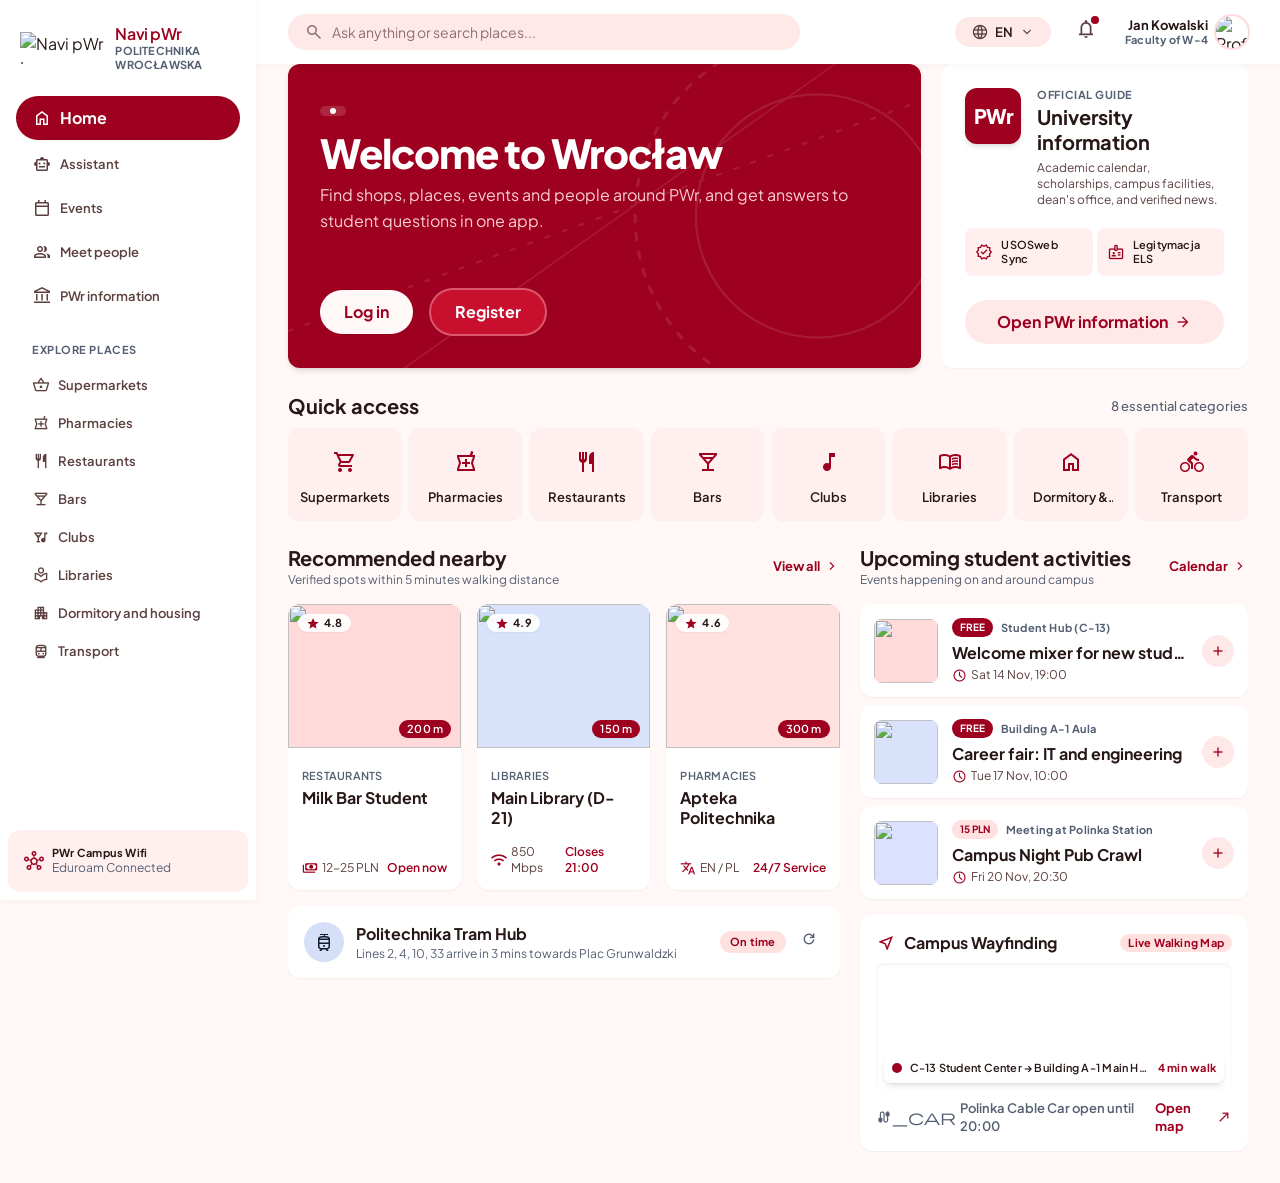
==== index.html @ 7569da3b "Add files via upload" ====
<!DOCTYPE html>

<html lang="en"><head><title>Navi pWr</title><meta charset="utf-8"/><meta content="width=device-width, initial-scale=1.0" name="viewport"/><meta content="web_dashboard" name="shell-type"/><link href="styles.css" rel="stylesheet"/>
</head><body class="bg-surface font-body-md text-on-surface antialiased"><aside class="fixed left-0 top-0 h-screen w-64 bg-surface-container-lowest shadow-[0_1px_8px_rgba(0,0,0,0.04)] z-50 flex flex-col justify-between overflow-y-auto"><div class="p-space-md"><div class="flex items-center gap-space-sm px-space-xs py-space-sm mb-space-md"><img alt="Navi pWr Logo" class="h-8 w-auto object-contain" src="https://lh3.googleusercontent.com/aida/[base64]"/><div class="flex flex-col"><span class="font-headline-sm text-headline-sm text-primary leading-tight tracking-tight">Navi pWr</span><span class="font-label-sm text-label-sm text-secondary uppercase">Politechnika Wrocławska</span></div></div><nav class="flex flex-col gap-1" data-active-classes="bg-primary text-on-primary font-bold shadow-sm"><a aria-current="page" class="flex items-center gap-space-sm px-space-md py-2.5 rounded-full transition-all bg-primary text-on-primary font-bold shadow-sm" data-path="home" href="index.html"><span class="material-symbols-outlined text-[20px]">home</span><span>Home</span></a><a class="flex items-center gap-space-sm px-space-md py-2.5 rounded-full font-label-md text-label-md text-on-surface-variant hover:bg-surface-container-high hover:text-on-surface transition-all" data-path="assistant" href="Assistance%20screen.html"><span class="material-symbols-outlined text-[20px]">smart_toy</span><span>Assistant</span></a><a class="flex items-center gap-space-sm px-space-md py-2.5 rounded-full font-label-md text-label-md text-on-surface-variant hover:bg-surface-container-high hover:text-on-surface transition-all" data-path="events" href="#"><span class="material-symbols-outlined text-[20px]">calendar_today</span><span>Events</span></a><a class="flex items-center gap-space-sm px-space-md py-2.5 rounded-full font-label-md text-label-md text-on-surface-variant hover:bg-surface-container-high hover:text-on-surface transition-all" data-path="meet-people" href="#"><span class="material-symbols-outlined text-[20px]">group</span><span>Meet people</span></a><a class="flex items-center gap-space-sm px-space-md py-2.5 rounded-full font-label-md text-label-md text-on-surface-variant hover:bg-surface-container-high hover:text-on-surface transition-all" data-path="pwr-information" href="#"><span class="material-symbols-outlined text-[20px]">account_balance</span><span>PWr information</span></a><div class="pt-space-md pb-space-xs px-space-md"><span class="font-label-sm text-label-sm text-secondary uppercase tracking-wider">Explore places</span></div><a class="flex items-center gap-space-sm px-space-md py-2 rounded-full font-label-md text-label-md text-on-surface-variant hover:bg-surface-container-high hover:text-on-surface transition-all" data-path="supermarkets" href="#"><span class="material-symbols-outlined text-[18px]">shopping_basket</span><span>Supermarkets</span></a><a class="flex items-center gap-space-sm px-space-md py-2 rounded-full font-label-md text-label-md text-on-surface-variant hover:bg-surface-container-high hover:text-on-surface transition-all" data-path="pharmacies" href="#"><span class="material-symbols-outlined text-[18px]">local_pharmacy</span><span>Pharmacies</span></a><a class="flex items-center gap-space-sm px-space-md py-2 rounded-full font-label-md text-label-md text-on-surface-variant hover:bg-surface-container-high hover:text-on-surface transition-all" data-path="restaurants" href="restaurnt%20screen.html"><span class="material-symbols-outlined text-[18px]">restaurant</span><span>Restaurants</span></a><a class="flex items-center gap-space-sm px-space-md py-2 rounded-full font-label-md text-label-md text-on-surface-variant hover:bg-surface-container-high hover:text-on-surface transition-all" data-path="bars" href="bar%20screen.html"><span class="material-symbols-outlined text-[18px]">local_bar</span><span>Bars</span></a><a class="flex items-center gap-space-sm px-space-md py-2 rounded-full font-label-md text-label-md text-on-surface-variant hover:bg-surface-container-high hover:text-on-surface transition-all" data-path="clubs" href="#"><span class="material-symbols-outlined text-[18px]">nightlife</span><span>Clubs</span></a><a class="flex items-center gap-space-sm px-space-md py-2 rounded-full font-label-md text-label-md text-on-surface-variant hover:bg-surface-container-high hover:text-on-surface transition-all" data-path="libraries" href="#"><span class="material-symbols-outlined text-[18px]">local_library</span><span>Libraries</span></a><a class="flex items-center gap-space-sm px-space-md py-2 rounded-full font-label-md text-label-md text-on-surface-variant hover:bg-surface-container-high hover:text-on-surface transition-all" data-path="dormitory-and-housing" href="#"><span class="material-symbols-outlined text-[18px]">apartment</span><span>Dormitory and housing</span></a><a class="flex items-center gap-space-sm px-space-md py-2 rounded-full font-label-md text-label-md text-on-surface-variant hover:bg-surface-container-high hover:text-on-surface transition-all" data-path="transport" href="Transport%20screen.html"><span class="material-symbols-outlined text-[18px]">directions_transit</span><span>Transport</span></a></nav></div><div class="p-space-md bg-surface-container-low mx-space-sm mb-space-sm rounded-xl"><div class="flex items-center gap-space-sm"><span class="material-symbols-outlined text-primary text-[20px]">hub</span><div><p class="font-label-sm text-label-sm text-on-surface font-bold">PWr Campus Wifi</p><p class="font-body-sm text-body-sm text-secondary">Eduroam Connected</p></div></div></div></aside><div class="pl-64"><header class="fixed top-0 left-64 right-0 h-16 bg-surface-container-lowest/90 backdrop-blur-xl shadow-[0_1px_8px_rgba(0,0,0,0.04)] z-40 flex items-center justify-between px-space-xl"><div class="flex items-center flex-1 max-w-lg mr-space-lg"><div class="relative w-full"><span class="material-symbols-outlined absolute left-space-md top-1/2 -translate-y-1/2 text-outline text-[20px]">search</span><input class="w-full pl-11 pr-space-md py-2 bg-surface-container rounded-full font-body-md text-body-md text-on-surface placeholder-outline focus:outline-none focus:ring-2 focus:ring-primary/20 transition-all" placeholder="Ask anything or search places..." type="text"/></div></div><div class="flex items-center gap-space-md"><div class="flex items-center gap-1.5 px-space-md py-1.5 rounded-full bg-surface-container hover:bg-surface-container-high transition-colors cursor-pointer text-on-surface-variant"><span class="material-symbols-outlined text-[18px]">language</span><span class="font-label-md text-label-md font-semibold text-on-surface">EN</span><span class="material-symbols-outlined text-[16px]">expand_more</span></div><button class="relative p-2 rounded-full hover:bg-surface-container transition-colors text-on-surface-variant"><span class="material-symbols-outlined text-[22px]">notifications</span><span class="absolute top-1.5 right-1.5 w-2 h-2 bg-primary rounded-full ring-2 ring-surface-container-lowest"></span></button><div class="flex items-center gap-space-sm pl-space-xs"><div class="text-right hidden sm:block"><p class="font-label-md text-label-md font-bold text-on-surface leading-tight">Jan Kowalski</p><p class="font-label-sm text-label-sm text-secondary">Faculty of W-4</p></div><img alt="Profile" class="w-8 h-8 rounded-full object-cover ring-2 ring-primary-fixed" src="https://lh3.googleusercontent.com/aida-public/[base64]"/></div></div></header><main class="w-full pt-16 bg-surface min-h-screen px-space-xl py-space-xl"><div class="flex flex-col w-full gap-space-lg">
<!-- Top Hero & University Info Section -->
<section class="grid grid-cols-1 lg:grid-cols-12 gap-gutter items-stretch">
<!-- Crimson Hero Banner -->
<div class="lg:col-span-8 bg-primary rounded-xl p-space-xl text-on-primary shadow-md relative overflow-hidden flex flex-col justify-between min-h-[220px]">

    <!-- Background subtle architectural grid watermark -->
<div class="absolute inset-0 opacity-10 pointer-events-none">
<svg class="w-full h-full" fill="none" viewbox="0 0 400 200" xmlns="http://www.w3.org/2000/svg">
<circle cx="340" cy="100" r="120" stroke="#FFFFFF" stroke-dasharray="6 6" stroke-width="2"></circle>
<circle cx="340" cy="100" r="80" stroke="#FFFFFF" stroke-width="1.5"></circle>
<path d="M-20 180L420 20" stroke="#FFFFFF" stroke-dasharray="4 8" stroke-width="1.5"></path>
<path d="M40 220L380 -20" stroke="#FFFFFF" stroke-width="1"></path>
</svg>
</div>
<div class="relative z-10 max-w-xl">
<div class="inline-flex items-center gap-1.5 px-2.5 py-0.5 rounded-full bg-white/15 text-white text-[11px] font-bold tracking-wider uppercase mb-3">
<span class="w-1.5 h-1.5 rounded-full bg-surface-bright animate-ping"></span>
        </div>
<h1 class="font-display-hero text-display-hero text-on-primary leading-tight font-extrabold tracking-tight">
          Welcome to Wrocław
        </h1>
<p class="font-body-lg text-body-lg text-on-primary-container mt-space-xs font-normal opacity-95 leading-relaxed">
          Find shops, places, events and people around PWr, and get answers to student questions in one app.
        </p>
</div>
<div class="relative z-10 flex flex-wrap items-center gap-space-md mt-space-lg">
<button class="bg-surface text-primary font-headline-sm text-headline-sm px-space-lg py-2.5 rounded-full font-bold shadow-sm hover:bg-surface-container-lowest hover:shadow-md transition-all active:scale-95">
          Log in
        </button>
<button class="bg-primary-container text-on-primary font-headline-sm text-headline-sm px-space-lg py-2.5 rounded-full font-bold shadow-sm hover:bg-primary-fixed-variant transition-all active:scale-95 border-2 border-white/30">
          Register
        </button>
</div>
</div>
<!-- University Information Card -->
<div class="lg:col-span-4 bg-surface-container-lowest rounded-xl p-space-lg shadow-sm flex flex-col justify-between">
<div>
<div class="flex items-start gap-space-md">
<div class="w-14 h-14 rounded-xl bg-primary text-on-primary font-black text-xl flex items-center justify-center shadow-md flex-shrink-0 tracking-tight">
            PWr
          </div>
<div>
<span class="font-label-sm text-label-sm text-secondary uppercase font-bold tracking-wider block">Official Guide</span>
<h2 class="font-headline-md text-headline-md text-on-surface leading-tight mt-0.5">
              University information
            </h2>
<p class="font-body-sm text-body-sm text-on-surface-variant mt-1.5">
              Academic calendar, scholarships, campus facilities, dean's office, and verified news.
            </p>
</div>
</div>
<div class="mt-space-md grid grid-cols-2 gap-space-xs pt-space-xs">
<div class="p-2.5 rounded-lg bg-surface-container-low flex items-center gap-2">
<span class="material-symbols-outlined text-primary text-[18px]">verified</span>
<span class="font-label-sm text-label-sm text-on-surface font-semibold">USOSweb Sync</span>
</div>
<div class="p-2.5 rounded-lg bg-surface-container-low flex items-center gap-2">
<span class="material-symbols-outlined text-primary text-[18px]">badge</span>
<span class="font-label-sm text-label-sm text-on-surface font-semibold">Legitymacja ELS</span>
</div>
</div>
</div>
<div class="pt-space-md mt-space-sm">
<button class="w-full py-2.5 px-space-md rounded-full bg-surface-container text-primary hover:bg-surface-container-high font-headline-sm text-headline-sm font-bold text-center transition-all flex items-center justify-center gap-1.5">
<span>Open PWr information</span>
<span class="material-symbols-outlined text-[18px]">arrow_forward</span>
</button>
</div>
</div>
</section>
<!-- Quick Access Categories -->
<section class="flex flex-col gap-space-sm">
<div class="flex items-center justify-between">
<h3 class="font-headline-md text-headline-md text-on-surface font-bold">Quick access</h3>
<span class="font-label-md text-label-md text-secondary font-medium">8 essential categories</span>
</div>
<!-- 8 Tiles Row -->
<div class="grid grid-cols-4 md:grid-cols-8 gap-space-sm">
<!-- Supermarkets -->
<a class="group flex flex-col items-center justify-center p-3.5 rounded-xl bg-surface-container-low hover:bg-primary hover:text-on-primary transition-all duration-200 text-center shadow-sm" href="#">
<div class="w-10 h-10 rounded-full flex items-center justify-center mb-1.5 text-primary group-hover:text-on-primary transition-colors">
<span class="material-symbols-outlined text-[24px]">shopping_cart</span>
</div>
<span class="font-label-md text-label-md text-on-surface group-hover:text-on-primary font-semibold line-clamp-1">Supermarkets</span>
</a>
<!-- Pharmacies -->
<a class="group flex flex-col items-center justify-center p-3.5 rounded-xl bg-surface-container-low hover:bg-primary hover:text-on-primary transition-all duration-200 text-center shadow-sm" href="#">
<div class="w-10 h-10 rounded-full flex items-center justify-center mb-1.5 text-primary group-hover:text-on-primary transition-colors">
<span class="material-symbols-outlined text-[24px]">local_pharmacy</span>
</div>
<span class="font-label-md text-label-md text-on-surface group-hover:text-on-primary font-semibold line-clamp-1">Pharmacies</span>
</a>
<!-- Restaurants -->
<a class="group flex flex-col items-center justify-center p-3.5 rounded-xl bg-surface-container-low hover:bg-primary hover:text-on-primary transition-all duration-200 text-center shadow-sm" href="restaurnt%20screen.html">
<div class="w-10 h-10 rounded-full flex items-center justify-center mb-1.5 text-primary group-hover:text-on-primary transition-colors">
<span class="material-symbols-outlined text-[24px]">restaurant</span>
</div>
<span class="font-label-md text-label-md text-on-surface group-hover:text-on-primary font-semibold line-clamp-1">Restaurants</span>
</a>
<!-- Bars -->
<a class="group flex flex-col items-center justify-center p-3.5 rounded-xl bg-surface-container-low hover:bg-primary hover:text-on-primary transition-all duration-200 text-center shadow-sm" href="bar%20screen.html">
<div class="w-10 h-10 rounded-full flex items-center justify-center mb-1.5 text-primary group-hover:text-on-primary transition-colors">
<span class="material-symbols-outlined text-[24px]">local_bar</span>
</div>
<span class="font-label-md text-label-md text-on-surface group-hover:text-on-primary font-semibold line-clamp-1">Bars</span>
</a>
<!-- Clubs -->
<a class="group flex flex-col items-center justify-center p-3.5 rounded-xl bg-surface-container-low hover:bg-primary hover:text-on-primary transition-all duration-200 text-center shadow-sm" href="#">
<div class="w-10 h-10 rounded-full flex items-center justify-center mb-1.5 text-primary group-hover:text-on-primary transition-colors">
<span class="material-symbols-outlined text-[24px]">music_note</span>
</div>
<span class="font-label-md text-label-md text-on-surface group-hover:text-on-primary font-semibold line-clamp-1">Clubs</span>
</a>
<!-- Libraries -->
<a class="group flex flex-col items-center justify-center p-3.5 rounded-xl bg-surface-container-low hover:bg-primary hover:text-on-primary transition-all duration-200 text-center shadow-sm" href="#">
<div class="w-10 h-10 rounded-full flex items-center justify-center mb-1.5 text-primary group-hover:text-on-primary transition-colors">
<span class="material-symbols-outlined text-[24px]">menu_book</span>
</div>
<span class="font-label-md text-label-md text-on-surface group-hover:text-on-primary font-semibold line-clamp-1">Libraries</span>
</a>
<!-- Dormitory and housing -->
<a class="group flex flex-col items-center justify-center p-3.5 rounded-xl bg-surface-container-low hover:bg-primary hover:text-on-primary transition-all duration-200 text-center shadow-sm" href="#">
<div class="w-10 h-10 rounded-full flex items-center justify-center mb-1.5 text-primary group-hover:text-on-primary transition-colors">
<span class="material-symbols-outlined text-[24px]">home</span>
</div>
<span class="font-label-md text-label-md text-on-surface group-hover:text-on-primary font-semibold line-clamp-1">Dormitory &amp; housing</span>
</a>
<!-- Transport -->
<a class="group flex flex-col items-center justify-center p-3.5 rounded-xl bg-surface-container-low hover:bg-primary hover:text-on-primary transition-all duration-200 text-center shadow-sm" href="Transport%20screen.html">
<div class="w-10 h-10 rounded-full flex items-center justify-center mb-1.5 text-primary group-hover:text-on-primary transition-colors">
<span class="material-symbols-outlined text-[24px]">directions_bike</span>
</div>
<span class="font-label-md text-label-md text-on-surface group-hover:text-on-primary font-semibold line-clamp-1">Transport</span>
</a>
</div>
</section>
<!-- Two-Column Main Content Section -->
<section class="grid grid-cols-1 lg:grid-cols-12 gap-gutter items-start">
<!-- Left Column: Recommended Nearby Places -->
<div class="lg:col-span-7 flex flex-col gap-space-md">
<div class="flex items-center justify-between">
<div>
<h3 class="font-headline-md text-headline-md text-on-surface font-bold">Recommended nearby</h3>
<p class="font-body-sm text-body-sm text-secondary">Verified spots within 5 minutes walking distance</p>
</div>
<a class="font-label-md text-label-md text-primary font-bold hover:underline flex items-center gap-1" href="#">
<span>View all</span>
<span class="material-symbols-outlined text-[16px]">chevron_right</span>
</a>
</div>
<!-- 3 Place Cards Grid -->
<div class="grid grid-cols-1 sm:grid-cols-3 gap-space-md">
<!-- Card 1: Bar Mleczny / Student Milk Bar -->
<div class="group bg-surface-container-lowest rounded-xl overflow-hidden shadow-sm hover:shadow-md transition-all duration-300 flex flex-col">
<div class="relative h-36 w-full overflow-hidden bg-primary-fixed">
<img class="w-full h-full object-cover group-hover:scale-105 transition-transform duration-300" data-alt="A cozy Polish traditional student milk bar restaurant in Wroclaw with wooden tables, ceramic soup bowls of barszcz, fresh pierogi, and warm amber lighting catering to university students in casual attire." src="https://lh3.googleusercontent.com/aida-public/[base64]"/>
<div class="absolute top-2.5 left-2.5 bg-surface-container-lowest/90 backdrop-blur-md px-2 py-0.5 rounded-full font-label-sm text-label-sm font-bold text-on-surface flex items-center gap-1 shadow-sm">
<span class="material-symbols-outlined text-[14px] text-primary material-symbol-filled">star</span>
<span>4.8</span>
</div>
<div class="absolute bottom-2.5 right-2.5 bg-primary text-on-primary px-2 py-0.5 rounded-full font-label-sm text-label-sm font-semibold shadow-sm">
              200 m
            </div>
</div>
<div class="p-3.5 flex flex-col flex-1 justify-between">
<div>
<span class="font-label-sm text-label-sm text-secondary uppercase font-semibold">Restaurants</span>
<h4 class="font-headline-sm text-headline-sm text-on-surface font-bold leading-tight group-hover:text-primary transition-colors mt-0.5">
                Milk Bar Student
              </h4>
</div>
<div class="pt-2 mt-2 flex items-center justify-between text-on-surface-variant font-body-sm text-body-sm">
<span class="flex items-center gap-1"><span class="material-symbols-outlined text-[16px] text-primary">payments</span> 12-25 PLN</span>
<span class="text-primary font-semibold">Open now</span>
</div>
</div>
</div>
<!-- Card 2: Main Library (Bibliotech / D-21) -->
<div class="group bg-surface-container-lowest rounded-xl overflow-hidden shadow-sm hover:shadow-md transition-all duration-300 flex flex-col">
<div class="relative h-36 w-full overflow-hidden bg-secondary-fixed">
<img class="w-full h-full object-cover group-hover:scale-105 transition-transform duration-300" data-alt="Modern architectural interior of Wroclaw University of Science and Technology central library building with high glass ceilings, quiet study pods, rows of books, and students working on laptops with river Odra view outside." src="https://lh3.googleusercontent.com/aida-public/[base64]"/>
<div class="absolute top-2.5 left-2.5 bg-surface-container-lowest/90 backdrop-blur-md px-2 py-0.5 rounded-full font-label-sm text-label-sm font-bold text-on-surface flex items-center gap-1 shadow-sm">
<span class="material-symbols-outlined text-[14px] text-primary material-symbol-filled">star</span>
<span>4.9</span>
</div>
<div class="absolute bottom-2.5 right-2.5 bg-primary text-on-primary px-2 py-0.5 rounded-full font-label-sm text-label-sm font-semibold shadow-sm">
              150 m
            </div>
</div>
<div class="p-3.5 flex flex-col flex-1 justify-between">
<div>
<span class="font-label-sm text-label-sm text-secondary uppercase font-semibold">Libraries</span>
<h4 class="font-headline-sm text-headline-sm text-on-surface font-bold leading-tight group-hover:text-primary transition-colors mt-0.5">
                Main Library (D-21)
              </h4>
</div>
<div class="pt-2 mt-2 flex items-center justify-between text-on-surface-variant font-body-sm text-body-sm">
<span class="flex items-center gap-1"><span class="material-symbols-outlined text-[16px] text-primary">wifi</span> 850 Mbps</span>
<span class="text-primary font-semibold">Closes 21:00</span>
</div>
</div>
</div>
<!-- Card 3: Apteka Politechnika -->
<div class="group bg-surface-container-lowest rounded-xl overflow-hidden shadow-sm hover:shadow-md transition-all duration-300 flex flex-col">
<div class="relative h-36 w-full overflow-hidden bg-surface-container-high">
<img class="w-full h-full object-cover group-hover:scale-105 transition-transform duration-300" data-alt="Clean and modern university campus pharmacy storefront in Wroclaw with a glowing green neon cross, glass storefront, shelves of healthcare supplies, and friendly multilingual pharmacist behind the counter." src="https://lh3.googleusercontent.com/aida-public/[base64]"/>
<div class="absolute top-2.5 left-2.5 bg-surface-container-lowest/90 backdrop-blur-md px-2 py-0.5 rounded-full font-label-sm text-label-sm font-bold text-on-surface flex items-center gap-1 shadow-sm">
<span class="material-symbols-outlined text-[14px] text-primary material-symbol-filled">star</span>
<span>4.6</span>
</div>
<div class="absolute bottom-2.5 right-2.5 bg-primary text-on-primary px-2 py-0.5 rounded-full font-label-sm text-label-sm font-semibold shadow-sm">
              300 m
            </div>
</div>
<div class="p-3.5 flex flex-col flex-1 justify-between">
<div>
<span class="font-label-sm text-label-sm text-secondary uppercase font-semibold">Pharmacies</span>
<h4 class="font-headline-sm text-headline-sm text-on-surface font-bold leading-tight group-hover:text-primary transition-colors mt-0.5">
                Apteka Politechnika
              </h4>
</div>
<div class="pt-2 mt-2 flex items-center justify-between text-on-surface-variant font-body-sm text-body-sm">
<span class="flex items-center gap-1"><span class="material-symbols-outlined text-[16px] text-primary">translate</span> EN / PL</span>
<span class="text-primary font-semibold">24/7 Service</span>
</div>
</div>
</div>
</div>
<!-- Live Campus Transit & Odra River Route Widget -->
<div class="bg-surface-container-lowest rounded-xl p-space-md shadow-sm flex flex-col sm:flex-row items-center justify-between gap-space-md">
<div class="flex items-center gap-3">
<div class="w-10 h-10 rounded-full bg-secondary-container text-on-secondary-fixed flex items-center justify-center flex-shrink-0">
<span class="material-symbols-outlined text-[20px]">tram</span>
</div>
<div>
<p class="font-headline-sm text-headline-sm text-on-surface font-bold">Politechnika Tram Hub</p>
<p class="font-body-sm text-body-sm text-secondary">Lines 2, 4, 10, 33 arrive in 3 mins towards Plac Grunwaldzki</p>
</div>
</div>
<div class="flex items-center gap-2 self-end sm:self-center">
<span class="px-2.5 py-1 rounded-full bg-surface-container-high text-primary font-label-sm text-label-sm font-bold">On time</span>
<button class="p-1.5 rounded-full hover:bg-surface-container text-secondary transition-colors" title="Refresh transit">
<span class="material-symbols-outlined text-[18px]">refresh</span>
</button>
</div>
</div>
</div>
<!-- Right Column: Upcoming Activities & Mini Campus Route Preview -->
<div class="lg:col-span-5 flex flex-col gap-space-md">
<div class="flex items-center justify-between">
<div>
<h3 class="font-headline-md text-headline-md text-on-surface font-bold">Upcoming student activities</h3>
<p class="font-body-sm text-body-sm text-secondary">Events happening on and around campus</p>
</div>
<a class="font-label-md text-label-md text-primary font-bold hover:underline flex items-center gap-1" href="#">
<span>Calendar</span>
<span class="material-symbols-outlined text-[16px]">chevron_right</span>
</a>
</div>
<!-- Activity Items List -->
<div class="flex flex-col gap-space-sm">
<!-- Activity 1: Welcome mixer -->
<div class="bg-surface-container-lowest rounded-xl p-3.5 shadow-sm hover:shadow-md transition-all duration-200 flex items-center gap-3.5 group cursor-pointer">
<div class="w-16 h-16 rounded-lg overflow-hidden flex-shrink-0 relative bg-primary-fixed">
<img class="w-full h-full object-cover group-hover:scale-105 transition-transform duration-200" data-alt="International university students holding drinks and laughing during an autumn evening orientation mixer event in a vibrant campus lounge decorated with fairy lights in Wroclaw." src="https://lh3.googleusercontent.com/aida-public/[base64]"/>
</div>
<div class="flex-1 min-w-0">
<div class="flex items-center gap-2 mb-1">
<span class="bg-primary text-on-primary text-[10px] font-bold px-2 py-0.5 rounded-full uppercase">Free</span>
<span class="font-label-sm text-label-sm text-secondary">Student Hub (C-13)</span>
</div>
<h4 class="font-headline-sm text-headline-sm text-on-surface font-bold truncate group-hover:text-primary transition-colors">
              Welcome mixer for new students
            </h4>
<p class="font-body-sm text-body-sm text-on-surface-variant flex items-center gap-1 mt-0.5">
<span class="material-symbols-outlined text-[15px] text-primary">schedule</span>
              Sat 14 Nov, 19:00
            </p>
</div>
<button class="w-8 h-8 rounded-full bg-surface-container flex items-center justify-center text-primary group-hover:bg-primary group-hover:text-on-primary transition-colors flex-shrink-0">
<span class="material-symbols-outlined text-[18px]">add</span>
</button>
</div>
<!-- Activity 2: Career fair: IT and engineering -->
<div class="bg-surface-container-lowest rounded-xl p-3.5 shadow-sm hover:shadow-md transition-all duration-200 flex items-center gap-3.5 group cursor-pointer">
<div class="w-16 h-16 rounded-lg overflow-hidden flex-shrink-0 relative bg-secondary-fixed">
<img class="w-full h-full object-cover group-hover:scale-105 transition-transform duration-200" data-alt="Excited tech university students speaking with software engineering recruiters at a buzzing university career exhibition booth in Building A1 at Wroclaw University of Science and Technology." src="https://lh3.googleusercontent.com/aida-public/[base64]"/>
</div>
<div class="flex-1 min-w-0">
<div class="flex items-center gap-2 mb-1">
<span class="bg-primary text-on-primary text-[10px] font-bold px-2 py-0.5 rounded-full uppercase">Free</span>
<span class="font-label-sm text-label-sm text-secondary">Building A-1 Aula</span>
</div>
<h4 class="font-headline-sm text-headline-sm text-on-surface font-bold truncate group-hover:text-primary transition-colors">
              Career fair: IT and engineering
            </h4>
<p class="font-body-sm text-body-sm text-on-surface-variant flex items-center gap-1 mt-0.5">
<span class="material-symbols-outlined text-[15px] text-primary">schedule</span>
              Tue 17 Nov, 10:00
            </p>
</div>
<button class="w-8 h-8 rounded-full bg-surface-container flex items-center justify-center text-primary group-hover:bg-primary group-hover:text-on-primary transition-colors flex-shrink-0">
<span class="material-symbols-outlined text-[18px]">add</span>
</button>
</div>
<!-- Activity 3: Campus Night Pub Crawl -->
<div class="bg-surface-container-lowest rounded-xl p-3.5 shadow-sm hover:shadow-md transition-all duration-200 flex items-center gap-3.5 group cursor-pointer">
<div class="w-16 h-16 rounded-lg overflow-hidden flex-shrink-0 relative bg-tertiary-fixed">
<img class="w-full h-full object-cover group-hover:scale-105 transition-transform duration-200" data-alt="Nightlife photo of university students celebrating along Wyspa Slodowa and old town pubs in Wroclaw Poland with neon city reflections in river water." src="https://lh3.googleusercontent.com/aida-public/[base64]"/>
</div>
<div class="flex-1 min-w-0">
<div class="flex items-center gap-2 mb-1">
<span class="bg-surface-container-high text-primary text-[10px] font-bold px-2 py-0.5 rounded-full uppercase">15 PLN</span>
<span class="font-label-sm text-label-sm text-secondary">Meeting at Polinka Station</span>
</div>
<h4 class="font-headline-sm text-headline-sm text-on-surface font-bold truncate group-hover:text-primary transition-colors">
              Campus Night Pub Crawl
            </h4>
<p class="font-body-sm text-body-sm text-on-surface-variant flex items-center gap-1 mt-0.5">
<span class="material-symbols-outlined text-[15px] text-primary">schedule</span>
              Fri 20 Nov, 20:30
            </p>
</div>
<button class="w-8 h-8 rounded-full bg-surface-container flex items-center justify-center text-primary group-hover:bg-primary group-hover:text-on-primary transition-colors flex-shrink-0">
<span class="material-symbols-outlined text-[18px]">add</span>
</button>
</div>
</div>
<!-- Interactive Mini Route Preview Card -->
<div class="bg-surface-container-lowest rounded-xl p-space-md shadow-sm">
<div class="flex items-center justify-between mb-space-sm">
<div class="flex items-center gap-2">
<span class="material-symbols-outlined text-primary text-[20px]">near_me</span>
<span class="font-headline-sm text-headline-sm text-on-surface font-bold">Campus Wayfinding</span>
</div>
<span class="font-label-sm text-label-sm bg-surface-container-high text-primary px-2 py-0.5 rounded-full font-bold">
            Live Walking Map
          </span>
</div>
<!-- Campus Location Map Box -->
<div class="w-full h-32 rounded-lg relative overflow-hidden bg-cover bg-center shadow-inner mini-route-preview" data-location="Politechnika Wrocławska, Wybrzeże Stanisława Wyspiańskiego 27, Wrocław">
<!-- Floating route overlay pill -->
<div class="absolute bottom-2 left-2 right-2 bg-surface-container-lowest/95 backdrop-blur-md p-2 rounded-lg shadow-md flex items-center justify-between">
<div class="flex items-center gap-2 min-w-0">
<span class="w-2.5 h-2.5 rounded-full bg-primary flex-shrink-0 animate-pulse"></span>
<p class="font-label-sm text-label-sm text-on-surface truncate font-semibold">
                C-13 Student Center → Building A-1 Main Hall
              </p>
</div>
<span class="font-label-sm text-label-sm font-bold text-primary flex-shrink-0 pl-2">
              4 min walk
            </span>
</div>
</div>
<div class="flex items-center justify-between pt-space-sm text-on-surface-variant font-label-md text-label-md">
<span class="flex items-center gap-1 text-secondary">
<span class="material-symbols-outlined text-[16px]">cable_car</span>
            Polinka Cable Car open until 20:00
          </span>
<a class="text-primary font-bold hover:underline flex items-center" href="#">
            Open map
            <span class="material-symbols-outlined text-[16px]">north_east</span>
</a>
</div>
</div>
</div>
</section>
</div>
<script>
  // Micro-interactions for category tiles & activity bookmarks
  document.addEventListener('DOMContentLoaded', () => {
    const activityButtons = document.querySelectorAll('button:has(span:contains("add"))');
    activityButtons.forEach(btn => {
      btn.addEventListener('click', (e) => {
        e.stopPropagation();
        const icon = btn.querySelector('.material-symbols-outlined');
        if (icon) {
          if (icon.textContent === 'add') {
            icon.textContent = 'check';
            btn.classList.add('bg-primary', 'text-on-primary');
          } else {
            icon.textContent = 'add';
            btn.classList.remove('bg-primary', 'text-on-primary');
          }
        }
      });
    });
  });
</script></main></div></body></html>
---- styles.css ----
@import url("https://fonts.googleapis.com/css2?family=Plus+Jakarta+Sans:wght@400;600;700;800&display=swap");@import url("https://fonts.googleapis.com/css2?family=Material+Symbols+Outlined:opsz,wght,FILL,GRAD@20..48,100..700,0..1,-50..200&display=swap");*,:after,:before{--tw-border-spacing-x:0;--tw-border-spacing-y:0;--tw-translate-x:0;--tw-translate-y:0;--tw-rotate:0;--tw-skew-x:0;--tw-skew-y:0;--tw-scale-x:1;--tw-scale-y:1;--tw-pan-x: ;--tw-pan-y: ;--tw-pinch-zoom: ;--tw-scroll-snap-strictness:proximity;--tw-gradient-from-position: ;--tw-gradient-via-position: ;--tw-gradient-to-position: ;--tw-ordinal: ;--tw-slashed-zero: ;--tw-numeric-figure: ;--tw-numeric-spacing: ;--tw-numeric-fraction: ;--tw-ring-inset: ;--tw-ring-offset-width:0px;--tw-ring-offset-color:#fff;--tw-ring-color:rgba(59,130,246,.5);--tw-ring-offset-shadow:0 0 #0000;--tw-ring-shadow:0 0 #0000;--tw-shadow:0 0 #0000;--tw-shadow-colored:0 0 #0000;--tw-blur: ;--tw-brightness: ;--tw-contrast: ;--tw-grayscale: ;--tw-hue-rotate: ;--tw-invert: ;--tw-saturate: ;--tw-sepia: ;--tw-drop-shadow: ;--tw-backdrop-blur: ;--tw-backdrop-brightness: ;--tw-backdrop-contrast: ;--tw-backdrop-grayscale: ;--tw-backdrop-hue-rotate: ;--tw-backdrop-invert: ;--tw-backdrop-opacity: ;--tw-backdrop-saturate: ;--tw-backdrop-sepia: ;--tw-contain-size: ;--tw-contain-layout: ;--tw-contain-paint: ;--tw-contain-style: }::backdrop{--tw-border-spacing-x:0;--tw-border-spacing-y:0;--tw-translate-x:0;--tw-translate-y:0;--tw-rotate:0;--tw-skew-x:0;--tw-skew-y:0;--tw-scale-x:1;--tw-scale-y:1;--tw-pan-x: ;--tw-pan-y: ;--tw-pinch-zoom: ;--tw-scroll-snap-strictness:proximity;--tw-gradient-from-position: ;--tw-gradient-via-position: ;--tw-gradient-to-position: ;--tw-ordinal: ;--tw-slashed-zero: ;--tw-numeric-figure: ;--tw-numeric-spacing: ;--tw-numeric-fraction: ;--tw-ring-inset: ;--tw-ring-offset-width:0px;--tw-ring-offset-color:#fff;--tw-ring-color:rgba(59,130,246,.5);--tw-ring-offset-shadow:0 0 #0000;--tw-ring-shadow:0 0 #0000;--tw-shadow:0 0 #0000;--tw-shadow-colored:0 0 #0000;--tw-blur: ;--tw-brightness: ;--tw-contrast: ;--tw-grayscale: ;--tw-hue-rotate: ;--tw-invert: ;--tw-saturate: ;--tw-sepia: ;--tw-drop-shadow: ;--tw-backdrop-blur: ;--tw-backdrop-brightness: ;--tw-backdrop-contrast: ;--tw-backdrop-grayscale: ;--tw-backdrop-hue-rotate: ;--tw-backdrop-invert: ;--tw-backdrop-opacity: ;--tw-backdrop-saturate: ;--tw-backdrop-sepia: ;--tw-contain-size: ;--tw-contain-layout: ;--tw-contain-paint: ;--tw-contain-style: }

/*! tailwindcss v3.4.17 | MIT License | https://tailwindcss.com*/*,:after,:before{box-sizing:border-box;border:0 solid #e5e7eb}:after,:before{--tw-content:""}:host,html{line-height:1.5;-webkit-text-size-adjust:100%;-moz-tab-size:4;-o-tab-size:4;tab-size:4;font-family:ui-sans-serif,system-ui,sans-serif,Apple Color Emoji,Segoe UI Emoji,Segoe UI Symbol,Noto Color Emoji;font-feature-settings:normal;font-variation-settings:normal;-webkit-tap-highlight-color:transparent}body{margin:0;line-height:inherit}hr{height:0;color:inherit;border-top-width:1px}abbr:where([title]){-webkit-text-decoration:underline dotted;text-decoration:underline dotted}h1,h2,h3,h4,h5,h6{font-size:inherit;font-weight:inherit}a{color:inherit;text-decoration:inherit}b,strong{font-weight:bolder}code,kbd,pre,samp{font-family:ui-monospace,SFMono-Regular,Menlo,Monaco,Consolas,Liberation Mono,Courier New,monospace;font-feature-settings:normal;font-variation-settings:normal;font-size:1em}small{font-size:80%}sub,sup{font-size:75%;line-height:0;position:relative;vertical-align:baseline}sub{bottom:-.25em}sup{top:-.5em}table{text-indent:0;border-color:inherit;border-collapse:collapse}button,input,optgroup,select,textarea{font-family:inherit;font-feature-settings:inherit;font-variation-settings:inherit;font-size:100%;font-weight:inherit;line-height:inherit;letter-spacing:inherit;color:inherit;margin:0;padding:0}button,select{text-transform:none}button,input:where([type=button]),input:where([type=reset]),input:where([type=submit]){-webkit-appearance:button;background-color:transparent;background-image:none}:-moz-focusring{outline:auto}:-moz-ui-invalid{box-shadow:none}progress{vertical-align:baseline}::-webkit-inner-spin-button,::-webkit-outer-spin-button{height:auto}[type=search]{-webkit-appearance:textfield;outline-offset:-2px}::-webkit-search-decoration{-webkit-appearance:none}::-webkit-file-upload-button{-webkit-appearance:button;font:inherit}summary{display:list-item}blockquote,dd,dl,figure,h1,h2,h3,h4,h5,h6,hr,p,pre{margin:0}fieldset{margin:0}fieldset,legend{padding:0}menu,ol,ul{list-style:none;margin:0;padding:0}dialog{padding:0}textarea{resize:vertical}input::-moz-placeholder,textarea::-moz-placeholder{opacity:1;color:#9ca3af}input::placeholder,textarea::placeholder{opacity:1;color:#9ca3af}[role=button],button{cursor:pointer}:disabled{cursor:default}audio,canvas,embed,iframe,img,object,svg,video{display:block;vertical-align:middle}img,video{max-width:100%;height:auto}[hidden]:where(:not([hidden=until-found])){display:none}body,html{margin:0;padding:0}body{overscroll-behavior:none}main>:first-child{margin-top:0!important}main>:last-child{margin-bottom:0!important}.pointer-events-none{pointer-events:none}.fixed{position:fixed}.absolute{position:absolute}.relative{position:relative}.inset-0{inset:0}.-bottom-10{bottom:-2.5rem}.-bottom-2{bottom:-.5rem}.-left-4{left:-1rem}.-right-8{right:-2rem}.-top-8{top:-2rem}.bottom-0{bottom:0}.bottom-10{bottom:2.5rem}.bottom-2{bottom:.5rem}.bottom-2\.5{bottom:.625rem}.bottom-3{bottom:.75rem}.bottom-4{bottom:1rem}.bottom-8{bottom:2rem}.left-0{left:0}.left-1{left:.25rem}.left-1\.5{left:.375rem}.left-10{left:2.5rem}.left-16{left:4rem}.left-2{left:.5rem}.left-2\.5{left:.625rem}.left-28{left:7rem}.left-3{left:.75rem}.left-3\.5{left:.875rem}.left-6{left:1.5rem}.left-64{left:16rem}.left-space-md{left:1rem}.right-0{right:0}.right-1\.5{right:.375rem}.right-10{right:2.5rem}.right-16{right:4rem}.right-2{right:.5rem}.right-2\.5{right:.625rem}.right-3{right:.75rem}.right-4{right:1rem}.right-6{right:1.5rem}.top-0{top:0}.top-1\.5{top:.375rem}.top-1\/2{top:50%}.top-10{top:2.5rem}.top-14{top:3.5rem}.top-2\.5{top:.625rem}.top-3{top:.75rem}.top-4{top:1rem}.top-8{top:2rem}.z-10{z-index:10}.z-20{z-index:20}.z-40{z-index:40}.z-50{z-index:50}.col-span-12{grid-column:span 12/span 12}.mx-auto{margin-left:auto;margin-right:auto}.mx-space-sm{margin-left:.5rem;margin-right:.5rem}.my-2{margin-top:.5rem;margin-bottom:.5rem}.my-space-xs{margin-top:.25rem;margin-bottom:.25rem}.mb-0\.5{margin-bottom:.125rem}.mb-1{margin-bottom:.25rem}.mb-1\.5{margin-bottom:.375rem}.mb-2{margin-bottom:.5rem}.mb-3{margin-bottom:.75rem}.mb-4{margin-bottom:1rem}.mb-space-lg{margin-bottom:1.5rem}.mb-space-md{margin-bottom:1rem}.mb-space-sm{margin-bottom:.5rem}.mb-space-xs{margin-bottom:.25rem}.ml-2{margin-left:.5rem}.ml-auto{margin-left:auto}.mr-space-lg{margin-right:1.5rem}.mt-0{margin-top:0}.mt-0\.5{margin-top:.125rem}.mt-1{margin-top:.25rem}.mt-1\.5{margin-top:.375rem}.mt-2{margin-top:.5rem}.mt-3{margin-top:.75rem}.mt-auto{margin-top:auto}.mt-space-lg{margin-top:1.5rem}.mt-space-md{margin-top:1rem}.mt-space-sm{margin-top:.5rem}.mt-space-xs{margin-top:.25rem}.line-clamp-1{-webkit-line-clamp:1}.line-clamp-1,.line-clamp-2{overflow:hidden;display:-webkit-box;-webkit-box-orient:vertical}.line-clamp-2{-webkit-line-clamp:2}.block{display:block}.inline-block{display:inline-block}.flex{display:flex}.inline-flex{display:inline-flex}.grid{display:grid}.hidden{display:none}.h-1\.5{height:.375rem}.h-10{height:2.5rem}.h-11{height:2.75rem}.h-12{height:3rem}.h-14{height:3.5rem}.h-16{height:4rem}.h-2{height:.5rem}.h-2\.5{height:.625rem}.h-20{height:5rem}.h-3{height:.75rem}.h-3\.5{height:.875rem}.h-32{height:8rem}.h-36{height:9rem}.h-4{height:1rem}.h-44{height:11rem}.h-5{height:1.25rem}.h-6{height:1.5rem}.h-7{height:1.75rem}.h-8{height:2rem}.h-9{height:2.25rem}.h-96{height:24rem}.h-\[480px\]{height:480px}.h-\[650px\]{height:650px}.h-full{height:100%}.h-screen{height:100vh}.min-h-\[220px\]{min-height:220px}.min-h-screen{min-height:100vh}.w-1\.5{width:.375rem}.w-10{width:2.5rem}.w-11{width:2.75rem}.w-12{width:3rem}.w-14{width:3.5rem}.w-16{width:4rem}.w-2{width:.5rem}.w-2\.5{width:.625rem}.w-20{width:5rem}.w-24{width:6rem}.w-3{width:.75rem}.w-3\.5{width:.875rem}.w-4{width:1rem}.w-44{width:11rem}.w-5{width:1.25rem}.w-64{width:16rem}.w-7{width:1.75rem}.w-8{width:2rem}.w-9{width:2.25rem}.w-96{width:24rem}.w-auto{width:auto}.w-full{width:100%}.min-w-0{min-width:0}.max-w-2xl{max-width:42rem}.max-w-3xl{max-width:48rem}.max-w-lg{max-width:32rem}.max-w-xl{max-width:36rem}.flex-1{flex:1 1 0%}.flex-shrink-0,.shrink-0{flex-shrink:0}.-translate-y-1\/2{--tw-translate-y:-50%}.-rotate-3,.-translate-y-1\/2{transform:translate(var(--tw-translate-x),var(--tw-translate-y)) rotate(var(--tw-rotate)) skewX(var(--tw-skew-x)) skewY(var(--tw-skew-y)) scaleX(var(--tw-scale-x)) scaleY(var(--tw-scale-y))}.-rotate-3{--tw-rotate:-3deg}@keyframes ping{75%,to{transform:scale(2);opacity:0}}.animate-ping{animation:ping 1s cubic-bezier(0,0,.2,1) infinite}@keyframes pulse{50%{opacity:.5}}.animate-pulse{animation:pulse 2s cubic-bezier(.4,0,.6,1) infinite}@keyframes spin{to{transform:rotate(1turn)}}.animate-spin{animation:spin 1s linear infinite}.cursor-pointer{cursor:pointer}.select-none{-webkit-user-select:none;-moz-user-select:none;user-select:none}.appearance-none{-webkit-appearance:none;-moz-appearance:none;appearance:none}.grid-cols-1{grid-template-columns:repeat(1,minmax(0,1fr))}.grid-cols-12{grid-template-columns:repeat(12,minmax(0,1fr))}.grid-cols-2{grid-template-columns:repeat(2,minmax(0,1fr))}.grid-cols-3{grid-template-columns:repeat(3,minmax(0,1fr))}.grid-cols-4{grid-template-columns:repeat(4,minmax(0,1fr))}.flex-col{flex-direction:column}.flex-wrap{flex-wrap:wrap}.items-start{align-items:flex-start}.items-center{align-items:center}.items-stretch{align-items:stretch}.justify-start{justify-content:flex-start}.justify-end{justify-content:flex-end}.justify-center{justify-content:center}.justify-between{justify-content:space-between}.gap-1{gap:.25rem}.gap-1\.5{gap:.375rem}.gap-2{gap:.5rem}.gap-2\.5{gap:.625rem}.gap-3{gap:.75rem}.gap-3\.5{gap:.875rem}.gap-gutter{gap:1.25rem}.gap-space-lg{gap:1.5rem}.gap-space-md{gap:1rem}.gap-space-sm{gap:.5rem}.gap-space-xs{gap:.25rem}.space-y-1\.5>:not([hidden])~:not([hidden]){--tw-space-y-reverse:0;margin-top:calc(.375rem*(1 - var(--tw-space-y-reverse)));margin-bottom:calc(.375rem*var(--tw-space-y-reverse))}.space-y-2>:not([hidden])~:not([hidden]){--tw-space-y-reverse:0;margin-top:calc(.5rem*(1 - var(--tw-space-y-reverse)));margin-bottom:calc(.5rem*var(--tw-space-y-reverse))}.space-y-2\.5>:not([hidden])~:not([hidden]){--tw-space-y-reverse:0;margin-top:calc(.625rem*(1 - var(--tw-space-y-reverse)));margin-bottom:calc(.625rem*var(--tw-space-y-reverse))}.space-y-3>:not([hidden])~:not([hidden]){--tw-space-y-reverse:0;margin-top:calc(.75rem*(1 - var(--tw-space-y-reverse)));margin-bottom:calc(.75rem*var(--tw-space-y-reverse))}.space-y-4>:not([hidden])~:not([hidden]){--tw-space-y-reverse:0;margin-top:calc(1rem*(1 - var(--tw-space-y-reverse)));margin-bottom:calc(1rem*var(--tw-space-y-reverse))}.self-start{align-self:flex-start}.self-end{align-self:flex-end}.self-center{align-self:center}.self-stretch{align-self:stretch}.overflow-hidden{overflow:hidden}.overflow-x-auto{overflow-x:auto}.overflow-y-auto{overflow-y:auto}.truncate{overflow:hidden;text-overflow:ellipsis}.truncate,.whitespace-nowrap{white-space:nowrap}.rounded{border-radius:.25rem}.rounded-2xl{border-radius:1rem}.rounded-3xl{border-radius:1.5rem}.rounded-full{border-radius:9999px}.rounded-lg{border-radius:.5rem}.rounded-md{border-radius:.375rem}.rounded-xl{border-radius:.75rem}.rounded-tl-none{border-top-left-radius:0}.rounded-tr-none{border-top-right-radius:0}.border{border-width:1px}.border-0{border-width:0}.border-2{border-width:2px}.border-b{border-bottom-width:1px}.border-t{border-top-width:1px}.border-t-0{border-top-width:0}.border-none{border-style:none}.border-emerald-200{--tw-border-opacity:1;border-color:rgb(167 243 208/var(--tw-border-opacity,1))}.border-outline-variant\/30{border-color:hsla(3,45%,82%,.3)}.border-surface-container-highest{--tw-border-opacity:1;border-color:rgb(251 219 218/var(--tw-border-opacity,1))}.border-surface-container-highest\/50{border-color:hsla(2,80%,92%,.5)}.border-surface-container\/50{border-color:hsla(3,100%,95%,.5)}.border-white\/10{border-color:hsla(0,0%,100%,.1)}.border-white\/30{border-color:hsla(0,0%,100%,.3)}.bg-amber-100{--tw-bg-opacity:1;background-color:rgb(254 243 199/var(--tw-bg-opacity,1))}.bg-amber-50{--tw-bg-opacity:1;background-color:rgb(255 251 235/var(--tw-bg-opacity,1))}.bg-amber-500{--tw-bg-opacity:1;background-color:rgb(245 158 11/var(--tw-bg-opacity,1))}.bg-amber-600{--tw-bg-opacity:1;background-color:rgb(217 119 6/var(--tw-bg-opacity,1))}.bg-blue-100{--tw-bg-opacity:1;background-color:rgb(219 234 254/var(--tw-bg-opacity,1))}.bg-emerald-100{--tw-bg-opacity:1;background-color:rgb(209 250 229/var(--tw-bg-opacity,1))}.bg-emerald-400{--tw-bg-opacity:1;background-color:rgb(52 211 153/var(--tw-bg-opacity,1))}.bg-emerald-50{--tw-bg-opacity:1;background-color:rgb(236 253 245/var(--tw-bg-opacity,1))}.bg-emerald-500{--tw-bg-opacity:1;background-color:rgb(16 185 129/var(--tw-bg-opacity,1))}.bg-emerald-500\/20{background-color:rgba(16,185,129,.2)}.bg-emerald-600{--tw-bg-opacity:1;background-color:rgb(5 150 105/var(--tw-bg-opacity,1))}.bg-emerald-700{--tw-bg-opacity:1;background-color:rgb(4 120 87/var(--tw-bg-opacity,1))}.bg-primary{--tw-bg-opacity:1;background-color:rgb(158 0 31/var(--tw-bg-opacity,1))}.bg-primary-container{--tw-bg-opacity:1;background-color:rgb(200 16 46/var(--tw-bg-opacity,1))}.bg-primary-fixed{--tw-bg-opacity:1;background-color:rgb(255 218 216/var(--tw-bg-opacity,1))}.bg-primary\/10{background-color:rgba(158,0,31,.1)}.bg-primary\/20{background-color:rgba(158,0,31,.2)}.bg-red-100{--tw-bg-opacity:1;background-color:rgb(254 226 226/var(--tw-bg-opacity,1))}.bg-secondary{--tw-bg-opacity:1;background-color:rgb(84 95 115/var(--tw-bg-opacity,1))}.bg-secondary-container{--tw-bg-opacity:1;background-color:rgb(213 224 248/var(--tw-bg-opacity,1))}.bg-secondary-container\/60{background-color:rgba(213,224,248,.6)}.bg-secondary-fixed{--tw-bg-opacity:1;background-color:rgb(216 227 251/var(--tw-bg-opacity,1))}.bg-slate-400{--tw-bg-opacity:1;background-color:rgb(148 163 184/var(--tw-bg-opacity,1))}.bg-surface,.bg-surface-bright{--tw-bg-opacity:1;background-color:rgb(255 248 247/var(--tw-bg-opacity,1))}.bg-surface-container{--tw-bg-opacity:1;background-color:rgb(255 233 232/var(--tw-bg-opacity,1))}.bg-surface-container-high{--tw-bg-opacity:1;background-color:rgb(255 225 224/var(--tw-bg-opacity,1))}.bg-surface-container-highest{--tw-bg-opacity:1;background-color:rgb(251 219 218/var(--tw-bg-opacity,1))}.bg-surface-container-low{--tw-bg-opacity:1;background-color:rgb(255 240 239/var(--tw-bg-opacity,1))}.bg-surface-container-low\/60{background-color:hsla(4,100%,97%,.6)}.bg-surface-container-lowest{--tw-bg-opacity:1;background-color:rgb(255 255 255/var(--tw-bg-opacity,1))}.bg-surface-container-lowest\/15{background-color:hsla(0,0%,100%,.15)}.bg-surface-container-lowest\/90{background-color:hsla(0,0%,100%,.9)}.bg-surface-container-lowest\/95{background-color:hsla(0,0%,100%,.95)}.bg-surface-container\/30{background-color:hsla(3,100%,95%,.3)}.bg-tertiary{--tw-bg-opacity:1;background-color:rgb(0 67 180/var(--tw-bg-opacity,1))}.bg-tertiary-fixed{--tw-bg-opacity:1;background-color:rgb(219 225 255/var(--tw-bg-opacity,1))}.bg-white\/10{background-color:hsla(0,0%,100%,.1)}.bg-white\/15{background-color:hsla(0,0%,100%,.15)}.bg-white\/20{background-color:hsla(0,0%,100%,.2)}.bg-white\/5{background-color:hsla(0,0%,100%,.05)}.bg-\[radial-gradient\(\#9e001f_1px\2c transparent_1px\)\]{background-image:radial-gradient(#9e001f 1px,transparent 0)}.bg-gradient-to-r{background-image:linear-gradient(to right,var(--tw-gradient-stops))}.from-primary{--tw-gradient-from:#9e001f var(--tw-gradient-from-position);--tw-gradient-to:rgba(158,0,31,0) var(--tw-gradient-to-position);--tw-gradient-stops:var(--tw-gradient-from),var(--tw-gradient-to)}.from-primary-container{--tw-gradient-from:#c8102e var(--tw-gradient-from-position);--tw-gradient-to:rgba(200,16,46,0) var(--tw-gradient-to-position);--tw-gradient-stops:var(--tw-gradient-from),var(--tw-gradient-to)}.via-primary{--tw-gradient-to:rgba(158,0,31,0) var(--tw-gradient-to-position);--tw-gradient-stops:var(--tw-gradient-from),#9e001f var(--tw-gradient-via-position),var(--tw-gradient-to)}.via-primary-container{--tw-gradient-to:rgba(200,16,46,0) var(--tw-gradient-to-position);--tw-gradient-stops:var(--tw-gradient-from),#c8102e var(--tw-gradient-via-position),var(--tw-gradient-to)}.to-primary{--tw-gradient-to:#9e001f var(--tw-gradient-to-position)}.to-primary-container{--tw-gradient-to:#c8102e var(--tw-gradient-to-position)}.bg-cover{background-size:cover}.bg-center{background-position:50%}.fill-current{fill:currentColor}.object-contain{-o-object-fit:contain;object-fit:contain}.object-cover{-o-object-fit:cover;object-fit:cover}.p-1\.5{padding:.375rem}.p-2{padding:.5rem}.p-2\.5{padding:.625rem}.p-3{padding:.75rem}.p-3\.5{padding:.875rem}.p-space-lg{padding:1.5rem}.p-space-md{padding:1rem}.p-space-sm{padding:.5rem}.p-space-xl{padding:2rem}.px-1{padding-left:.25rem;padding-right:.25rem}.px-1\.5{padding-left:.375rem;padding-right:.375rem}.px-2{padding-left:.5rem;padding-right:.5rem}.px-2\.5{padding-left:.625rem;padding-right:.625rem}.px-3{padding-left:.75rem;padding-right:.75rem}.px-4{padding-left:1rem;padding-right:1rem}.px-5{padding-left:1.25rem;padding-right:1.25rem}.px-space-lg{padding-left:1.5rem;padding-right:1.5rem}.px-space-md{padding-left:1rem;padding-right:1rem}.px-space-xl{padding-left:2rem;padding-right:2rem}.px-space-xs{padding-left:.25rem;padding-right:.25rem}.py-0\.5{padding-top:.125rem;padding-bottom:.125rem}.py-1{padding-top:.25rem;padding-bottom:.25rem}.py-1\.5{padding-top:.375rem;padding-bottom:.375rem}.py-2{padding-top:.5rem;padding-bottom:.5rem}.py-2\.5{padding-top:.625rem;padding-bottom:.625rem}.py-3{padding-top:.75rem;padding-bottom:.75rem}.py-space-sm{padding-top:.5rem;padding-bottom:.5rem}.py-space-xl{padding-top:2rem;padding-bottom:2rem}.pb-1{padding-bottom:.25rem}.pb-2{padding-bottom:.5rem}.pb-space-xs{padding-bottom:.25rem}.pl-11{padding-left:2.75rem}.pl-2{padding-left:.5rem}.pl-3{padding-left:.75rem}.pl-64{padding-left:16rem}.pl-7{padding-left:1.75rem}.pl-9{padding-left:2.25rem}.pl-space-xs{padding-left:.25rem}.pr-10{padding-right:2.5rem}.pr-3{padding-right:.75rem}.pr-8{padding-right:2rem}.pr-space-md{padding-right:1rem}.pt-1{padding-top:.25rem}.pt-16{padding-top:4rem}.pt-2{padding-top:.5rem}.pt-space-md{padding-top:1rem}.pt-space-sm{padding-top:.5rem}.pt-space-xs{padding-top:.25rem}.text-left{text-align:left}.text-center{text-align:center}.text-right{text-align:right}.font-body-lg,.font-body-md,.font-body-sm,.font-display-hero,.font-headline-lg,.font-headline-md,.font-headline-sm,.font-label-md,.font-label-sm{font-family:Plus Jakarta Sans}.text-\[10px\]{font-size:10px}.text-\[11px\]{font-size:11px}.text-\[13px\]{font-size:13px}.text-\[14px\]{font-size:14px}.text-\[15px\]{font-size:15px}.text-\[16px\]{font-size:16px}.text-\[18px\]{font-size:18px}.text-\[20px\]{font-size:20px}.text-\[22px\]{font-size:22px}.text-\[24px\]{font-size:24px}.text-\[26px\]{font-size:26px}.text-\[28px\]{font-size:28px}.text-body-lg{font-size:16px;line-height:24px;font-weight:400}.text-body-md{font-size:14px;line-height:20px;font-weight:400}.text-body-sm{font-size:12px;line-height:16px;font-weight:400}.text-display-hero{font-size:40px;line-height:48px;letter-spacing:-.02em;font-weight:800}.text-headline-lg{font-size:30px;line-height:38px;letter-spacing:-.015em;font-weight:700}.text-headline-md{font-size:20px;line-height:28px;font-weight:700}.text-headline-sm{font-size:16px;line-height:24px;font-weight:600}.text-label-md{font-size:13px;line-height:18px;font-weight:600}.text-label-sm{font-size:11px;line-height:14px;letter-spacing:.02em;font-weight:700}.text-xl{font-size:1.25rem;line-height:1.75rem}.font-black{font-weight:900}.font-bold{font-weight:700}.font-extrabold{font-weight:800}.font-medium{font-weight:500}.font-normal{font-weight:400}.font-semibold{font-weight:600}.uppercase{text-transform:uppercase}.leading-relaxed{line-height:1.625}.leading-snug{line-height:1.375}.leading-tight{line-height:1.25}.tracking-tight{letter-spacing:-.025em}.tracking-wide{letter-spacing:.025em}.tracking-wider{letter-spacing:.05em}.text-amber-300{--tw-text-opacity:1;color:rgb(252 211 77/var(--tw-text-opacity,1))}.text-amber-500{--tw-text-opacity:1;color:rgb(245 158 11/var(--tw-text-opacity,1))}.text-amber-600{--tw-text-opacity:1;color:rgb(217 119 6/var(--tw-text-opacity,1))}.text-amber-700{--tw-text-opacity:1;color:rgb(180 83 9/var(--tw-text-opacity,1))}.text-amber-900{--tw-text-opacity:1;color:rgb(120 53 15/var(--tw-text-opacity,1))}.text-blue-900{--tw-text-opacity:1;color:rgb(30 58 138/var(--tw-text-opacity,1))}.text-emerald-200{--tw-text-opacity:1;color:rgb(167 243 208/var(--tw-text-opacity,1))}.text-emerald-600{--tw-text-opacity:1;color:rgb(5 150 105/var(--tw-text-opacity,1))}.text-emerald-700{--tw-text-opacity:1;color:rgb(4 120 87/var(--tw-text-opacity,1))}.text-emerald-800{--tw-text-opacity:1;color:rgb(6 95 70/var(--tw-text-opacity,1))}.text-emerald-900{--tw-text-opacity:1;color:rgb(6 78 59/var(--tw-text-opacity,1))}.text-on-primary{--tw-text-opacity:1;color:rgb(255 255 255/var(--tw-text-opacity,1))}.text-on-primary-container{--tw-text-opacity:1;color:rgb(255 218 216/var(--tw-text-opacity,1))}.text-on-primary-fixed{--tw-text-opacity:1;color:rgb(65 0 7/var(--tw-text-opacity,1))}.text-on-secondary{--tw-text-opacity:1;color:rgb(255 255 255/var(--tw-text-opacity,1))}.text-on-secondary-container{--tw-text-opacity:1;color:rgb(88 99 119/var(--tw-text-opacity,1))}.text-on-secondary-fixed{--tw-text-opacity:1;color:rgb(17 28 45/var(--tw-text-opacity,1))}.text-on-surface{--tw-text-opacity:1;color:rgb(40 23 23/var(--tw-text-opacity,1))}.text-on-surface-variant{--tw-text-opacity:1;color:rgb(92 64 63/var(--tw-text-opacity,1))}.text-on-tertiary-fixed{--tw-text-opacity:1;color:rgb(0 23 75/var(--tw-text-opacity,1))}.text-outline{--tw-text-opacity:1;color:rgb(144 111 110/var(--tw-text-opacity,1))}.text-primary{--tw-text-opacity:1;color:rgb(158 0 31/var(--tw-text-opacity,1))}.text-primary-fixed{--tw-text-opacity:1;color:rgb(255 218 216/var(--tw-text-opacity,1))}.text-primary-fixed\/90{color:hsla(3,100%,92%,.9)}.text-red-700{--tw-text-opacity:1;color:rgb(185 28 28/var(--tw-text-opacity,1))}.text-red-800{--tw-text-opacity:1;color:rgb(153 27 27/var(--tw-text-opacity,1))}.text-secondary{--tw-text-opacity:1;color:rgb(84 95 115/var(--tw-text-opacity,1))}.text-slate-300{--tw-text-opacity:1;color:rgb(203 213 225/var(--tw-text-opacity,1))}.text-tertiary{--tw-text-opacity:1;color:rgb(0 67 180/var(--tw-text-opacity,1))}.text-white{--tw-text-opacity:1;color:rgb(255 255 255/var(--tw-text-opacity,1))}.text-white\/70{color:hsla(0,0%,100%,.7)}.text-white\/80{color:hsla(0,0%,100%,.8)}.text-white\/90{color:hsla(0,0%,100%,.9)}.antialiased{-webkit-font-smoothing:antialiased;-moz-osx-font-smoothing:grayscale}.placeholder-outline::-moz-placeholder{--tw-placeholder-opacity:1;color:rgb(144 111 110/var(--tw-placeholder-opacity,1))}.placeholder-outline::placeholder{--tw-placeholder-opacity:1;color:rgb(144 111 110/var(--tw-placeholder-opacity,1))}.accent-primary{accent-color:#9e001f}.opacity-10{opacity:.1}.opacity-20{opacity:.2}.opacity-60{opacity:.6}.opacity-75{opacity:.75}.opacity-95{opacity:.95}.shadow-\[0_1px_8px_rgba\(0\2c 0\2c 0\2c 0\.04\)\]{--tw-shadow:0 1px 8px rgba(0,0,0,.04);--tw-shadow-colored:0 1px 8px var(--tw-shadow-color)}.shadow-\[0_1px_8px_rgba\(0\2c 0\2c 0\2c 0\.04\)\],.shadow-inner{box-shadow:var(--tw-ring-offset-shadow,0 0 #0000),var(--tw-ring-shadow,0 0 #0000),var(--tw-shadow)}.shadow-inner{--tw-shadow:inset 0 2px 4px 0 rgba(0,0,0,.05);--tw-shadow-colored:inset 0 2px 4px 0 var(--tw-shadow-color)}.shadow-lg{--tw-shadow:0 10px 15px -3px rgba(0,0,0,.1),0 4px 6px -4px rgba(0,0,0,.1);--tw-shadow-colored:0 10px 15px -3px var(--tw-shadow-color),0 4px 6px -4px var(--tw-shadow-color)}.shadow-lg,.shadow-md{box-shadow:var(--tw-ring-offset-shadow,0 0 #0000),var(--tw-ring-shadow,0 0 #0000),var(--tw-shadow)}.shadow-md{--tw-shadow:0 4px 6px -1px rgba(0,0,0,.1),0 2px 4px -2px rgba(0,0,0,.1);--tw-shadow-colored:0 4px 6px -1px var(--tw-shadow-color),0 2px 4px -2px var(--tw-shadow-color)}.shadow-sm{--tw-shadow:0 1px 2px 0 rgba(0,0,0,.05);--tw-shadow-colored:0 1px 2px 0 var(--tw-shadow-color)}.shadow-sm,.shadow-xl{box-shadow:var(--tw-ring-offset-shadow,0 0 #0000),var(--tw-ring-shadow,0 0 #0000),var(--tw-shadow)}.shadow-xl{--tw-shadow:0 20px 25px -5px rgba(0,0,0,.1),0 8px 10px -6px rgba(0,0,0,.1);--tw-shadow-colored:0 20px 25px -5px var(--tw-shadow-color),0 8px 10px -6px var(--tw-shadow-color)}.outline{outline-style:solid}.ring-1{--tw-ring-offset-shadow:var(--tw-ring-inset) 0 0 0 var(--tw-ring-offset-width) var(--tw-ring-offset-color);--tw-ring-shadow:var(--tw-ring-inset) 0 0 0 calc(1px + var(--tw-ring-offset-width)) var(--tw-ring-color)}.ring-1,.ring-2{box-shadow:var(--tw-ring-offset-shadow),var(--tw-ring-shadow),var(--tw-shadow,0 0 #0000)}.ring-2{--tw-ring-offset-shadow:var(--tw-ring-inset) 0 0 0 var(--tw-ring-offset-width) var(--tw-ring-offset-color);--tw-ring-shadow:var(--tw-ring-inset) 0 0 0 calc(2px + var(--tw-ring-offset-width)) var(--tw-ring-color)}.ring-4{--tw-ring-offset-shadow:var(--tw-ring-inset) 0 0 0 var(--tw-ring-offset-width) var(--tw-ring-offset-color);--tw-ring-shadow:var(--tw-ring-inset) 0 0 0 calc(4px + var(--tw-ring-offset-width)) var(--tw-ring-color);box-shadow:var(--tw-ring-offset-shadow),var(--tw-ring-shadow),var(--tw-shadow,0 0 #0000)}.ring-amber-300{--tw-ring-opacity:1;--tw-ring-color:rgb(252 211 77/var(--tw-ring-opacity,1))}.ring-primary-fixed{--tw-ring-opacity:1;--tw-ring-color:rgb(255 218 216/var(--tw-ring-opacity,1))}.ring-secondary-container{--tw-ring-opacity:1;--tw-ring-color:rgb(213 224 248/var(--tw-ring-opacity,1))}.ring-surface-container-lowest,.ring-white{--tw-ring-opacity:1;--tw-ring-color:rgb(255 255 255/var(--tw-ring-opacity,1))}.blur-2xl{--tw-blur:blur(40px)}.blur-2xl,.blur-\[1px\]{filter:var(--tw-blur) var(--tw-brightness) var(--tw-contrast) var(--tw-grayscale) var(--tw-hue-rotate) var(--tw-invert) var(--tw-saturate) var(--tw-sepia) var(--tw-drop-shadow)}.blur-\[1px\]{--tw-blur:blur(1px)}.filter{filter:var(--tw-blur) var(--tw-brightness) var(--tw-contrast) var(--tw-grayscale) var(--tw-hue-rotate) var(--tw-invert) var(--tw-saturate) var(--tw-sepia) var(--tw-drop-shadow)}.backdrop-blur-md{--tw-backdrop-blur:blur(12px)}.backdrop-blur-md,.backdrop-blur-sm{-webkit-backdrop-filter:var(--tw-backdrop-blur) var(--tw-backdrop-brightness) var(--tw-backdrop-contrast) var(--tw-backdrop-grayscale) var(--tw-backdrop-hue-rotate) var(--tw-backdrop-invert) var(--tw-backdrop-opacity) var(--tw-backdrop-saturate) var(--tw-backdrop-sepia);backdrop-filter:var(--tw-backdrop-blur) var(--tw-backdrop-brightness) var(--tw-backdrop-contrast) var(--tw-backdrop-grayscale) var(--tw-backdrop-hue-rotate) var(--tw-backdrop-invert) var(--tw-backdrop-opacity) var(--tw-backdrop-saturate) var(--tw-backdrop-sepia)}.backdrop-blur-sm{--tw-backdrop-blur:blur(4px)}.backdrop-blur-xl{--tw-backdrop-blur:blur(24px);-webkit-backdrop-filter:var(--tw-backdrop-blur) var(--tw-backdrop-brightness) var(--tw-backdrop-contrast) var(--tw-backdrop-grayscale) var(--tw-backdrop-hue-rotate) var(--tw-backdrop-invert) var(--tw-backdrop-opacity) var(--tw-backdrop-saturate) var(--tw-backdrop-sepia);backdrop-filter:var(--tw-backdrop-blur) var(--tw-backdrop-brightness) var(--tw-backdrop-contrast) var(--tw-backdrop-grayscale) var(--tw-backdrop-hue-rotate) var(--tw-backdrop-invert) var(--tw-backdrop-opacity) var(--tw-backdrop-saturate) var(--tw-backdrop-sepia)}.transition-all{transition-property:all;transition-timing-function:cubic-bezier(.4,0,.2,1);transition-duration:.15s}.transition-colors{transition-property:color,background-color,border-color,text-decoration-color,fill,stroke;transition-timing-function:cubic-bezier(.4,0,.2,1);transition-duration:.15s}.transition-shadow{transition-property:box-shadow;transition-timing-function:cubic-bezier(.4,0,.2,1);transition-duration:.15s}.transition-transform{transition-property:transform;transition-timing-function:cubic-bezier(.4,0,.2,1);transition-duration:.15s}.duration-200{transition-duration:.2s}.duration-300{transition-duration:.3s}.\[background-size\:12px_12px\]{background-size:12px 12px}::-webkit-scrollbar{display:none}.material-symbol-filled{font-variation-settings:"FILL" 1}.mini-route-preview{background-image:url(https://lh3.googleusercontent.com/aida-public/[base64])}#bar-walk-1{width:5%}#bar-dwell{width:48%}#bar-walk-2{width:15%}#bar-free{width:32%}.before\:absolute:before{content:var(--tw-content);position:absolute}.before\:bottom-3:before{content:var(--tw-content);bottom:.75rem}.before\:left-3:before{content:var(--tw-content);left:.75rem}.before\:top-3:before{content:var(--tw-content);top:.75rem}.before\:w-0\.5:before{content:var(--tw-content);width:.125rem}.before\:bg-surface-container-highest:before{content:var(--tw-content);--tw-bg-opacity:1;background-color:rgb(251 219 218/var(--tw-bg-opacity,1))}.hover\:bg-on-secondary-container:hover{--tw-bg-opacity:1;background-color:rgb(88 99 119/var(--tw-bg-opacity,1))}.hover\:bg-primary:hover{--tw-bg-opacity:1;background-color:rgb(158 0 31/var(--tw-bg-opacity,1))}.hover\:bg-primary-container:hover{--tw-bg-opacity:1;background-color:rgb(200 16 46/var(--tw-bg-opacity,1))}.hover\:bg-surface-container:hover{--tw-bg-opacity:1;background-color:rgb(255 233 232/var(--tw-bg-opacity,1))}.hover\:bg-surface-container-high:hover{--tw-bg-opacity:1;background-color:rgb(255 225 224/var(--tw-bg-opacity,1))}.hover\:bg-surface-container-lowest:hover{--tw-bg-opacity:1;background-color:rgb(255 255 255/var(--tw-bg-opacity,1))}.hover\:bg-white\/20:hover{background-color:hsla(0,0%,100%,.2)}.hover\:text-on-primary:hover{--tw-text-opacity:1;color:rgb(255 255 255/var(--tw-text-opacity,1))}.hover\:text-on-surface:hover{--tw-text-opacity:1;color:rgb(40 23 23/var(--tw-text-opacity,1))}.hover\:text-primary:hover{--tw-text-opacity:1;color:rgb(158 0 31/var(--tw-text-opacity,1))}.hover\:underline:hover{text-decoration-line:underline}.hover\:opacity-95:hover{opacity:.95}.hover\:shadow-lg:hover{--tw-shadow:0 10px 15px -3px rgba(0,0,0,.1),0 4px 6px -4px rgba(0,0,0,.1);--tw-shadow-colored:0 10px 15px -3px var(--tw-shadow-color),0 4px 6px -4px var(--tw-shadow-color)}.hover\:shadow-lg:hover,.hover\:shadow-md:hover{box-shadow:var(--tw-ring-offset-shadow,0 0 #0000),var(--tw-ring-shadow,0 0 #0000),var(--tw-shadow)}.hover\:shadow-md:hover{--tw-shadow:0 4px 6px -1px rgba(0,0,0,.1),0 2px 4px -2px rgba(0,0,0,.1);--tw-shadow-colored:0 4px 6px -1px var(--tw-shadow-color),0 2px 4px -2px var(--tw-shadow-color)}.focus\:outline-none:focus{outline:2px solid transparent;outline-offset:2px}.focus\:ring-0:focus{--tw-ring-offset-shadow:var(--tw-ring-inset) 0 0 0 var(--tw-ring-offset-width) var(--tw-ring-offset-color);--tw-ring-shadow:var(--tw-ring-inset) 0 0 0 calc(var(--tw-ring-offset-width)) var(--tw-ring-color)}.focus\:ring-0:focus,.focus\:ring-1:focus{box-shadow:var(--tw-ring-offset-shadow),var(--tw-ring-shadow),var(--tw-shadow,0 0 #0000)}.focus\:ring-1:focus{--tw-ring-offset-shadow:var(--tw-ring-inset) 0 0 0 var(--tw-ring-offset-width) var(--tw-ring-offset-color);--tw-ring-shadow:var(--tw-ring-inset) 0 0 0 calc(1px + var(--tw-ring-offset-width)) var(--tw-ring-color)}.focus\:ring-2:focus{--tw-ring-offset-shadow:var(--tw-ring-inset) 0 0 0 var(--tw-ring-offset-width) var(--tw-ring-offset-color);--tw-ring-shadow:var(--tw-ring-inset) 0 0 0 calc(2px + var(--tw-ring-offset-width)) var(--tw-ring-color);box-shadow:var(--tw-ring-offset-shadow),var(--tw-ring-shadow),var(--tw-shadow,0 0 #0000)}.focus\:ring-primary\/20:focus{--tw-ring-color:rgba(158,0,31,.2)}.focus\:ring-primary\/30:focus{--tw-ring-color:rgba(158,0,31,.3)}.focus\:ring-primary\/40:focus{--tw-ring-color:rgba(158,0,31,.4)}.focus\:ring-tertiary\/30:focus{--tw-ring-color:rgba(0,67,180,.3)}.active\:rotate-180:active{--tw-rotate:180deg}.active\:rotate-180:active,.active\:scale-95:active{transform:translate(var(--tw-translate-x),var(--tw-translate-y)) rotate(var(--tw-rotate)) skewX(var(--tw-skew-x)) skewY(var(--tw-skew-y)) scaleX(var(--tw-scale-x)) scaleY(var(--tw-scale-y))}.active\:scale-95:active{--tw-scale-x:.95;--tw-scale-y:.95}.group:hover .group-hover\:scale-105{--tw-scale-x:1.05;--tw-scale-y:1.05;transform:translate(var(--tw-translate-x),var(--tw-translate-y)) rotate(var(--tw-rotate)) skewX(var(--tw-skew-x)) skewY(var(--tw-skew-y)) scaleX(var(--tw-scale-x)) scaleY(var(--tw-scale-y))}.group:hover .group-hover\:bg-primary{--tw-bg-opacity:1;background-color:rgb(158 0 31/var(--tw-bg-opacity,1))}.group:hover .group-hover\:text-on-primary{--tw-text-opacity:1;color:rgb(255 255 255/var(--tw-text-opacity,1))}.group:hover .group-hover\:text-primary{--tw-text-opacity:1;color:rgb(158 0 31/var(--tw-text-opacity,1))}@media (min-width:640px){.sm\:block{display:block}.sm\:w-auto{width:auto}.sm\:grid-cols-3{grid-template-columns:repeat(3,minmax(0,1fr))}.sm\:flex-row{flex-direction:row}.sm\:items-center{align-items:center}.sm\:self-center{align-self:center}}@media (min-width:768px){.md\:grid-cols-2{grid-template-columns:repeat(2,minmax(0,1fr))}.md\:grid-cols-3{grid-template-columns:repeat(3,minmax(0,1fr))}.md\:grid-cols-8{grid-template-columns:repeat(8,minmax(0,1fr))}.md\:grid-cols-\[1fr\2c auto\2c 1fr\]{grid-template-columns:1fr auto 1fr}.md\:flex-row{flex-direction:row}.md\:items-end{align-items:flex-end}.md\:items-center{align-items:center}.md\:self-auto{align-self:auto}}@media (min-width:1024px){.lg\:col-span-4{grid-column:span 4/span 4}.lg\:col-span-5{grid-column:span 5/span 5}.lg\:col-span-7{grid-column:span 7/span 7}.lg\:col-span-8{grid-column:span 8/span 8}.lg\:grid-cols-12{grid-template-columns:repeat(12,minmax(0,1fr))}.lg\:flex-row{flex-direction:row}.lg\:items-center{align-items:center}.lg\:self-center{align-self:center}.lg\:p-space-xl{padding:2rem}}@media (min-width:1280px){.xl\:col-span-3{grid-column:span 3/span 3}.xl\:col-span-9{grid-column:span 9/span 9}.xl\:flex-row{flex-direction:row}.xl\:items-center{align-items:center}.xl\:self-center{align-self:center}}
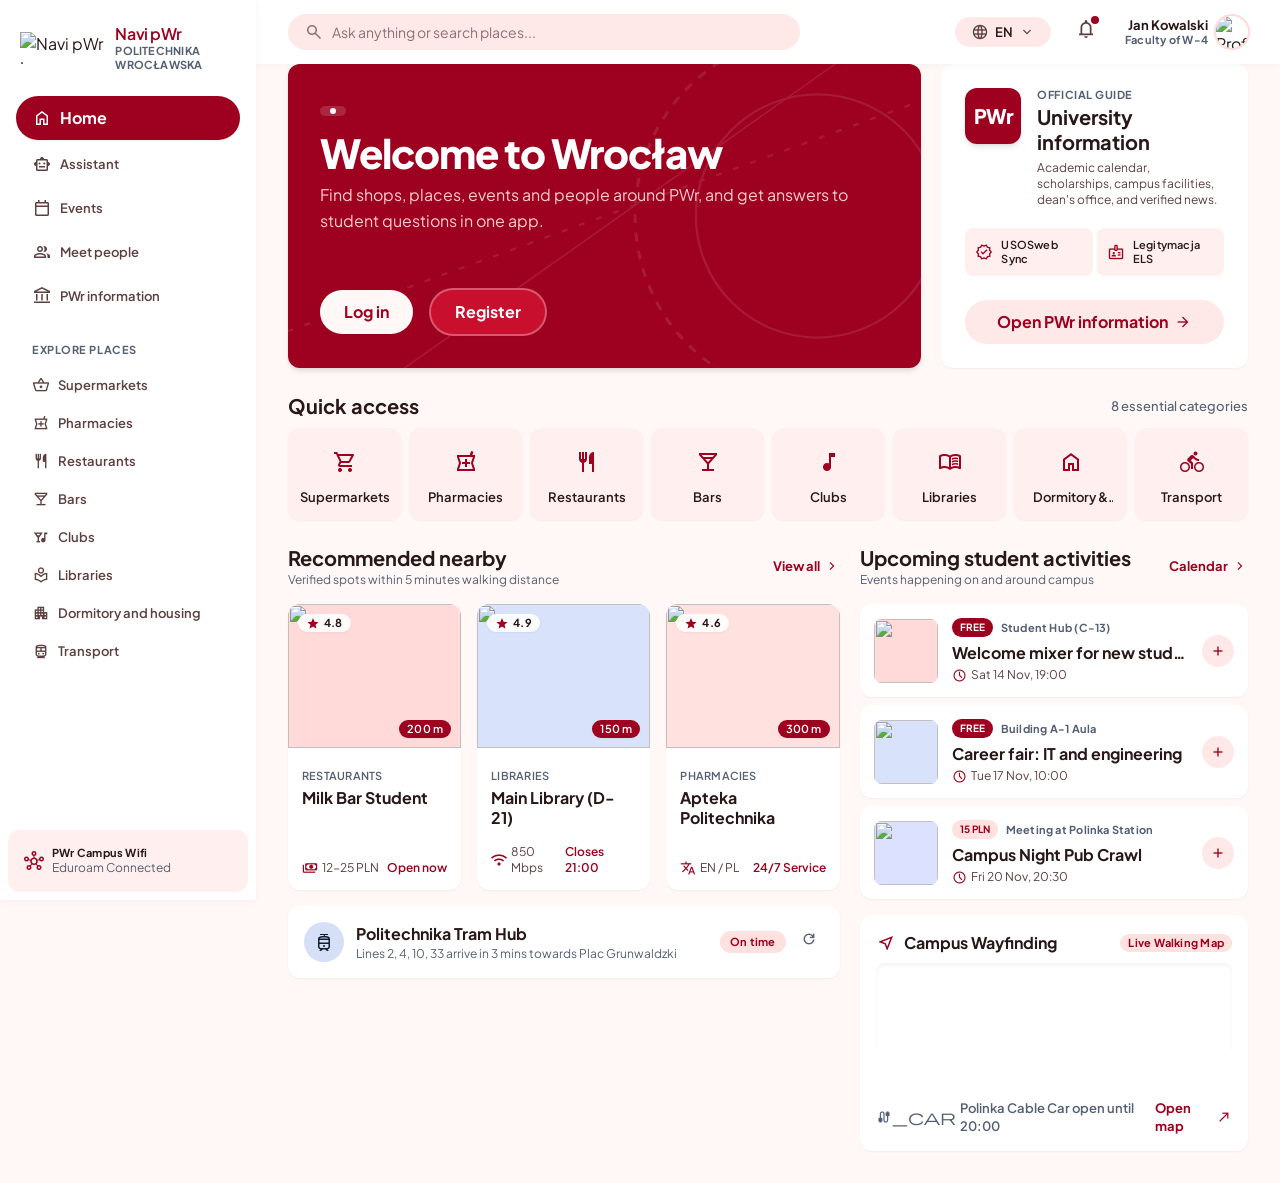
==== commit c7afd1dd: "Code styling" ====
--- a/index.html
+++ b/index.html
@@ -1,393 +1,897 @@
-<!DOCTYPE html>
+<!doctype html>
 
-<html lang="en"><head><title>Navi pWr</title><meta charset="utf-8"/><meta content="width=device-width, initial-scale=1.0" name="viewport"/><meta content="web_dashboard" name="shell-type"/><link href="styles.css" rel="stylesheet"/>
-</head><body class="bg-surface font-body-md text-on-surface antialiased"><aside class="fixed left-0 top-0 h-screen w-64 bg-surface-container-lowest shadow-[0_1px_8px_rgba(0,0,0,0.04)] z-50 flex flex-col justify-between overflow-y-auto"><div class="p-space-md"><div class="flex items-center gap-space-sm px-space-xs py-space-sm mb-space-md"><img alt="Navi pWr Logo" class="h-8 w-auto object-contain" src="https://lh3.googleusercontent.com/aida/[base64]"/><div class="flex flex-col"><span class="font-headline-sm text-headline-sm text-primary leading-tight tracking-tight">Navi pWr</span><span class="font-label-sm text-label-sm text-secondary uppercase">Politechnika Wrocławska</span></div></div><nav class="flex flex-col gap-1" data-active-classes="bg-primary text-on-primary font-bold shadow-sm"><a aria-current="page" class="flex items-center gap-space-sm px-space-md py-2.5 rounded-full transition-all bg-primary text-on-primary font-bold shadow-sm" data-path="home" href="index.html"><span class="material-symbols-outlined text-[20px]">home</span><span>Home</span></a><a class="flex items-center gap-space-sm px-space-md py-2.5 rounded-full font-label-md text-label-md text-on-surface-variant hover:bg-surface-container-high hover:text-on-surface transition-all" data-path="assistant" href="Assistance%20screen.html"><span class="material-symbols-outlined text-[20px]">smart_toy</span><span>Assistant</span></a><a class="flex items-center gap-space-sm px-space-md py-2.5 rounded-full font-label-md text-label-md text-on-surface-variant hover:bg-surface-container-high hover:text-on-surface transition-all" data-path="events" href="#"><span class="material-symbols-outlined text-[20px]">calendar_today</span><span>Events</span></a><a class="flex items-center gap-space-sm px-space-md py-2.5 rounded-full font-label-md text-label-md text-on-surface-variant hover:bg-surface-container-high hover:text-on-surface transition-all" data-path="meet-people" href="#"><span class="material-symbols-outlined text-[20px]">group</span><span>Meet people</span></a><a class="flex items-center gap-space-sm px-space-md py-2.5 rounded-full font-label-md text-label-md text-on-surface-variant hover:bg-surface-container-high hover:text-on-surface transition-all" data-path="pwr-information" href="#"><span class="material-symbols-outlined text-[20px]">account_balance</span><span>PWr information</span></a><div class="pt-space-md pb-space-xs px-space-md"><span class="font-label-sm text-label-sm text-secondary uppercase tracking-wider">Explore places</span></div><a class="flex items-center gap-space-sm px-space-md py-2 rounded-full font-label-md text-label-md text-on-surface-variant hover:bg-surface-container-high hover:text-on-surface transition-all" data-path="supermarkets" href="#"><span class="material-symbols-outlined text-[18px]">shopping_basket</span><span>Supermarkets</span></a><a class="flex items-center gap-space-sm px-space-md py-2 rounded-full font-label-md text-label-md text-on-surface-variant hover:bg-surface-container-high hover:text-on-surface transition-all" data-path="pharmacies" href="#"><span class="material-symbols-outlined text-[18px]">local_pharmacy</span><span>Pharmacies</span></a><a class="flex items-center gap-space-sm px-space-md py-2 rounded-full font-label-md text-label-md text-on-surface-variant hover:bg-surface-container-high hover:text-on-surface transition-all" data-path="restaurants" href="restaurnt%20screen.html"><span class="material-symbols-outlined text-[18px]">restaurant</span><span>Restaurants</span></a><a class="flex items-center gap-space-sm px-space-md py-2 rounded-full font-label-md text-label-md text-on-surface-variant hover:bg-surface-container-high hover:text-on-surface transition-all" data-path="bars" href="bar%20screen.html"><span class="material-symbols-outlined text-[18px]">local_bar</span><span>Bars</span></a><a class="flex items-center gap-space-sm px-space-md py-2 rounded-full font-label-md text-label-md text-on-surface-variant hover:bg-surface-container-high hover:text-on-surface transition-all" data-path="clubs" href="#"><span class="material-symbols-outlined text-[18px]">nightlife</span><span>Clubs</span></a><a class="flex items-center gap-space-sm px-space-md py-2 rounded-full font-label-md text-label-md text-on-surface-variant hover:bg-surface-container-high hover:text-on-surface transition-all" data-path="libraries" href="#"><span class="material-symbols-outlined text-[18px]">local_library</span><span>Libraries</span></a><a class="flex items-center gap-space-sm px-space-md py-2 rounded-full font-label-md text-label-md text-on-surface-variant hover:bg-surface-container-high hover:text-on-surface transition-all" data-path="dormitory-and-housing" href="#"><span class="material-symbols-outlined text-[18px]">apartment</span><span>Dormitory and housing</span></a><a class="flex items-center gap-space-sm px-space-md py-2 rounded-full font-label-md text-label-md text-on-surface-variant hover:bg-surface-container-high hover:text-on-surface transition-all" data-path="transport" href="Transport%20screen.html"><span class="material-symbols-outlined text-[18px]">directions_transit</span><span>Transport</span></a></nav></div><div class="p-space-md bg-surface-container-low mx-space-sm mb-space-sm rounded-xl"><div class="flex items-center gap-space-sm"><span class="material-symbols-outlined text-primary text-[20px]">hub</span><div><p class="font-label-sm text-label-sm text-on-surface font-bold">PWr Campus Wifi</p><p class="font-body-sm text-body-sm text-secondary">Eduroam Connected</p></div></div></div></aside><div class="pl-64"><header class="fixed top-0 left-64 right-0 h-16 bg-surface-container-lowest/90 backdrop-blur-xl shadow-[0_1px_8px_rgba(0,0,0,0.04)] z-40 flex items-center justify-between px-space-xl"><div class="flex items-center flex-1 max-w-lg mr-space-lg"><div class="relative w-full"><span class="material-symbols-outlined absolute left-space-md top-1/2 -translate-y-1/2 text-outline text-[20px]">search</span><input class="w-full pl-11 pr-space-md py-2 bg-surface-container rounded-full font-body-md text-body-md text-on-surface placeholder-outline focus:outline-none focus:ring-2 focus:ring-primary/20 transition-all" placeholder="Ask anything or search places..." type="text"/></div></div><div class="flex items-center gap-space-md"><div class="flex items-center gap-1.5 px-space-md py-1.5 rounded-full bg-surface-container hover:bg-surface-container-high transition-colors cursor-pointer text-on-surface-variant"><span class="material-symbols-outlined text-[18px]">language</span><span class="font-label-md text-label-md font-semibold text-on-surface">EN</span><span class="material-symbols-outlined text-[16px]">expand_more</span></div><button class="relative p-2 rounded-full hover:bg-surface-container transition-colors text-on-surface-variant"><span class="material-symbols-outlined text-[22px]">notifications</span><span class="absolute top-1.5 right-1.5 w-2 h-2 bg-primary rounded-full ring-2 ring-surface-container-lowest"></span></button><div class="flex items-center gap-space-sm pl-space-xs"><div class="text-right hidden sm:block"><p class="font-label-md text-label-md font-bold text-on-surface leading-tight">Jan Kowalski</p><p class="font-label-sm text-label-sm text-secondary">Faculty of W-4</p></div><img alt="Profile" class="w-8 h-8 rounded-full object-cover ring-2 ring-primary-fixed" src="https://lh3.googleusercontent.com/aida-public/[base64]"/></div></div></header><main class="w-full pt-16 bg-surface min-h-screen px-space-xl py-space-xl"><div class="flex flex-col w-full gap-space-lg">
-<!-- Top Hero & University Info Section -->
-<section class="grid grid-cols-1 lg:grid-cols-12 gap-gutter items-stretch">
-<!-- Crimson Hero Banner -->
-<div class="lg:col-span-8 bg-primary rounded-xl p-space-xl text-on-primary shadow-md relative overflow-hidden flex flex-col justify-between min-h-[220px]">
-
-    <!-- Background subtle architectural grid watermark -->
-<div class="absolute inset-0 opacity-10 pointer-events-none">
-<svg class="w-full h-full" fill="none" viewbox="0 0 400 200" xmlns="http://www.w3.org/2000/svg">
-<circle cx="340" cy="100" r="120" stroke="#FFFFFF" stroke-dasharray="6 6" stroke-width="2"></circle>
-<circle cx="340" cy="100" r="80" stroke="#FFFFFF" stroke-width="1.5"></circle>
-<path d="M-20 180L420 20" stroke="#FFFFFF" stroke-dasharray="4 8" stroke-width="1.5"></path>
-<path d="M40 220L380 -20" stroke="#FFFFFF" stroke-width="1"></path>
-</svg>
-</div>
-<div class="relative z-10 max-w-xl">
-<div class="inline-flex items-center gap-1.5 px-2.5 py-0.5 rounded-full bg-white/15 text-white text-[11px] font-bold tracking-wider uppercase mb-3">
-<span class="w-1.5 h-1.5 rounded-full bg-surface-bright animate-ping"></span>
+<html lang="en">
+  <head>
+    <title>Navi pWr</title>
+    <meta charset="utf-8" />
+    <meta content="width=device-width, initial-scale=1.0" name="viewport" />
+    <meta content="web_dashboard" name="shell-type" />
+    <link href="styles.css" rel="stylesheet" />
+  </head>
+  <body class="bg-surface font-body-md text-on-surface antialiased">
+    <aside
+      class="fixed left-0 top-0 h-screen w-64 bg-surface-container-lowest shadow-[0_1px_8px_rgba(0,0,0,0.04)] z-50 flex flex-col justify-between overflow-y-auto">
+      <div class="p-space-md">
+        <div
+          class="flex items-center gap-space-sm px-space-xs py-space-sm mb-space-md">
+          <img
+            alt="Navi pWr Logo"
+            class="h-8 w-auto object-contain"
+            src="https://lh3.googleusercontent.com/aida/[base64]" />
+          <div class="flex flex-col">
+            <span
+              class="font-headline-sm text-headline-sm text-primary leading-tight tracking-tight"
+              >Navi pWr</span
+            ><span class="font-label-sm text-label-sm text-secondary uppercase"
+              >Politechnika Wrocławska</span
+            >
+          </div>
         </div>
-<h1 class="font-display-hero text-display-hero text-on-primary leading-tight font-extrabold tracking-tight">
-          Welcome to Wrocław
-        </h1>
-<p class="font-body-lg text-body-lg text-on-primary-container mt-space-xs font-normal opacity-95 leading-relaxed">
-          Find shops, places, events and people around PWr, and get answers to student questions in one app.
-        </p>
-</div>
-<div class="relative z-10 flex flex-wrap items-center gap-space-md mt-space-lg">
-<button class="bg-surface text-primary font-headline-sm text-headline-sm px-space-lg py-2.5 rounded-full font-bold shadow-sm hover:bg-surface-container-lowest hover:shadow-md transition-all active:scale-95">
-          Log in
-        </button>
-<button class="bg-primary-container text-on-primary font-headline-sm text-headline-sm px-space-lg py-2.5 rounded-full font-bold shadow-sm hover:bg-primary-fixed-variant transition-all active:scale-95 border-2 border-white/30">
-          Register
-        </button>
-</div>
-</div>
-<!-- University Information Card -->
-<div class="lg:col-span-4 bg-surface-container-lowest rounded-xl p-space-lg shadow-sm flex flex-col justify-between">
-<div>
-<div class="flex items-start gap-space-md">
-<div class="w-14 h-14 rounded-xl bg-primary text-on-primary font-black text-xl flex items-center justify-center shadow-md flex-shrink-0 tracking-tight">
-            PWr
+        <nav
+          class="flex flex-col gap-1"
+          data-active-classes="bg-primary text-on-primary font-bold shadow-sm">
+          <a
+            aria-current="page"
+            class="flex items-center gap-space-sm px-space-md py-2.5 rounded-full transition-all bg-primary text-on-primary font-bold shadow-sm"
+            data-path="home"
+            href="index.html"
+            ><span class="material-symbols-outlined text-[20px]">home</span
+            ><span>Home</span></a
+          ><a
+            class="flex items-center gap-space-sm px-space-md py-2.5 rounded-full font-label-md text-label-md text-on-surface-variant hover:bg-surface-container-high hover:text-on-surface transition-all"
+            data-path="assistant"
+            href="Assistance%20screen.html"
+            ><span class="material-symbols-outlined text-[20px]">smart_toy</span
+            ><span>Assistant</span></a
+          ><a
+            class="flex items-center gap-space-sm px-space-md py-2.5 rounded-full font-label-md text-label-md text-on-surface-variant hover:bg-surface-container-high hover:text-on-surface transition-all"
+            data-path="events"
+            href="#"
+            ><span class="material-symbols-outlined text-[20px]"
+              >calendar_today</span
+            ><span>Events</span></a
+          ><a
+            class="flex items-center gap-space-sm px-space-md py-2.5 rounded-full font-label-md text-label-md text-on-surface-variant hover:bg-surface-container-high hover:text-on-surface transition-all"
+            data-path="meet-people"
+            href="#"
+            ><span class="material-symbols-outlined text-[20px]">group</span
+            ><span>Meet people</span></a
+          ><a
+            class="flex items-center gap-space-sm px-space-md py-2.5 rounded-full font-label-md text-label-md text-on-surface-variant hover:bg-surface-container-high hover:text-on-surface transition-all"
+            data-path="pwr-information"
+            href="#"
+            ><span class="material-symbols-outlined text-[20px]"
+              >account_balance</span
+            ><span>PWr information</span></a
+          >
+          <div class="pt-space-md pb-space-xs px-space-md">
+            <span
+              class="font-label-sm text-label-sm text-secondary uppercase tracking-wider"
+              >Explore places</span
+            >
           </div>
-<div>
-<span class="font-label-sm text-label-sm text-secondary uppercase font-bold tracking-wider block">Official Guide</span>
-<h2 class="font-headline-md text-headline-md text-on-surface leading-tight mt-0.5">
-              University information
-            </h2>
-<p class="font-body-sm text-body-sm text-on-surface-variant mt-1.5">
-              Academic calendar, scholarships, campus facilities, dean's office, and verified news.
+          <a
+            class="flex items-center gap-space-sm px-space-md py-2 rounded-full font-label-md text-label-md text-on-surface-variant hover:bg-surface-container-high hover:text-on-surface transition-all"
+            data-path="supermarkets"
+            href="#"
+            ><span class="material-symbols-outlined text-[18px]"
+              >shopping_basket</span
+            ><span>Supermarkets</span></a
+          ><a
+            class="flex items-center gap-space-sm px-space-md py-2 rounded-full font-label-md text-label-md text-on-surface-variant hover:bg-surface-container-high hover:text-on-surface transition-all"
+            data-path="pharmacies"
+            href="#"
+            ><span class="material-symbols-outlined text-[18px]"
+              >local_pharmacy</span
+            ><span>Pharmacies</span></a
+          ><a
+            class="flex items-center gap-space-sm px-space-md py-2 rounded-full font-label-md text-label-md text-on-surface-variant hover:bg-surface-container-high hover:text-on-surface transition-all"
+            data-path="restaurants"
+            href="restaurnt%20screen.html"
+            ><span class="material-symbols-outlined text-[18px]"
+              >restaurant</span
+            ><span>Restaurants</span></a
+          ><a
+            class="flex items-center gap-space-sm px-space-md py-2 rounded-full font-label-md text-label-md text-on-surface-variant hover:bg-surface-container-high hover:text-on-surface transition-all"
+            data-path="bars"
+            href="bar%20screen.html"
+            ><span class="material-symbols-outlined text-[18px]">local_bar</span
+            ><span>Bars</span></a
+          ><a
+            class="flex items-center gap-space-sm px-space-md py-2 rounded-full font-label-md text-label-md text-on-surface-variant hover:bg-surface-container-high hover:text-on-surface transition-all"
+            data-path="clubs"
+            href="#"
+            ><span class="material-symbols-outlined text-[18px]">nightlife</span
+            ><span>Clubs</span></a
+          ><a
+            class="flex items-center gap-space-sm px-space-md py-2 rounded-full font-label-md text-label-md text-on-surface-variant hover:bg-surface-container-high hover:text-on-surface transition-all"
+            data-path="libraries"
+            href="#"
+            ><span class="material-symbols-outlined text-[18px]"
+              >local_library</span
+            ><span>Libraries</span></a
+          ><a
+            class="flex items-center gap-space-sm px-space-md py-2 rounded-full font-label-md text-label-md text-on-surface-variant hover:bg-surface-container-high hover:text-on-surface transition-all"
+            data-path="dormitory-and-housing"
+            href="#"
+            ><span class="material-symbols-outlined text-[18px]">apartment</span
+            ><span>Dormitory and housing</span></a
+          ><a
+            class="flex items-center gap-space-sm px-space-md py-2 rounded-full font-label-md text-label-md text-on-surface-variant hover:bg-surface-container-high hover:text-on-surface transition-all"
+            data-path="transport"
+            href="Transport%20screen.html"
+            ><span class="material-symbols-outlined text-[18px]"
+              >directions_transit</span
+            ><span>Transport</span></a
+          >
+        </nav>
+      </div>
+      <div
+        class="p-space-md bg-surface-container-low mx-space-sm mb-space-sm rounded-xl">
+        <div class="flex items-center gap-space-sm">
+          <span class="material-symbols-outlined text-primary text-[20px]"
+            >hub</span
+          >
+          <div>
+            <p class="font-label-sm text-label-sm text-on-surface font-bold">
+              PWr Campus Wifi
             </p>
-</div>
-</div>
-<div class="mt-space-md grid grid-cols-2 gap-space-xs pt-space-xs">
-<div class="p-2.5 rounded-lg bg-surface-container-low flex items-center gap-2">
-<span class="material-symbols-outlined text-primary text-[18px]">verified</span>
-<span class="font-label-sm text-label-sm text-on-surface font-semibold">USOSweb Sync</span>
-</div>
-<div class="p-2.5 rounded-lg bg-surface-container-low flex items-center gap-2">
-<span class="material-symbols-outlined text-primary text-[18px]">badge</span>
-<span class="font-label-sm text-label-sm text-on-surface font-semibold">Legitymacja ELS</span>
-</div>
-</div>
-</div>
-<div class="pt-space-md mt-space-sm">
-<button class="w-full py-2.5 px-space-md rounded-full bg-surface-container text-primary hover:bg-surface-container-high font-headline-sm text-headline-sm font-bold text-center transition-all flex items-center justify-center gap-1.5">
-<span>Open PWr information</span>
-<span class="material-symbols-outlined text-[18px]">arrow_forward</span>
-</button>
-</div>
-</div>
-</section>
-<!-- Quick Access Categories -->
-<section class="flex flex-col gap-space-sm">
-<div class="flex items-center justify-between">
-<h3 class="font-headline-md text-headline-md text-on-surface font-bold">Quick access</h3>
-<span class="font-label-md text-label-md text-secondary font-medium">8 essential categories</span>
-</div>
-<!-- 8 Tiles Row -->
-<div class="grid grid-cols-4 md:grid-cols-8 gap-space-sm">
-<!-- Supermarkets -->
-<a class="group flex flex-col items-center justify-center p-3.5 rounded-xl bg-surface-container-low hover:bg-primary hover:text-on-primary transition-all duration-200 text-center shadow-sm" href="#">
-<div class="w-10 h-10 rounded-full flex items-center justify-center mb-1.5 text-primary group-hover:text-on-primary transition-colors">
-<span class="material-symbols-outlined text-[24px]">shopping_cart</span>
-</div>
-<span class="font-label-md text-label-md text-on-surface group-hover:text-on-primary font-semibold line-clamp-1">Supermarkets</span>
-</a>
-<!-- Pharmacies -->
-<a class="group flex flex-col items-center justify-center p-3.5 rounded-xl bg-surface-container-low hover:bg-primary hover:text-on-primary transition-all duration-200 text-center shadow-sm" href="#">
-<div class="w-10 h-10 rounded-full flex items-center justify-center mb-1.5 text-primary group-hover:text-on-primary transition-colors">
-<span class="material-symbols-outlined text-[24px]">local_pharmacy</span>
-</div>
-<span class="font-label-md text-label-md text-on-surface group-hover:text-on-primary font-semibold line-clamp-1">Pharmacies</span>
-</a>
-<!-- Restaurants -->
-<a class="group flex flex-col items-center justify-center p-3.5 rounded-xl bg-surface-container-low hover:bg-primary hover:text-on-primary transition-all duration-200 text-center shadow-sm" href="restaurnt%20screen.html">
-<div class="w-10 h-10 rounded-full flex items-center justify-center mb-1.5 text-primary group-hover:text-on-primary transition-colors">
-<span class="material-symbols-outlined text-[24px]">restaurant</span>
-</div>
-<span class="font-label-md text-label-md text-on-surface group-hover:text-on-primary font-semibold line-clamp-1">Restaurants</span>
-</a>
-<!-- Bars -->
-<a class="group flex flex-col items-center justify-center p-3.5 rounded-xl bg-surface-container-low hover:bg-primary hover:text-on-primary transition-all duration-200 text-center shadow-sm" href="bar%20screen.html">
-<div class="w-10 h-10 rounded-full flex items-center justify-center mb-1.5 text-primary group-hover:text-on-primary transition-colors">
-<span class="material-symbols-outlined text-[24px]">local_bar</span>
-</div>
-<span class="font-label-md text-label-md text-on-surface group-hover:text-on-primary font-semibold line-clamp-1">Bars</span>
-</a>
-<!-- Clubs -->
-<a class="group flex flex-col items-center justify-center p-3.5 rounded-xl bg-surface-container-low hover:bg-primary hover:text-on-primary transition-all duration-200 text-center shadow-sm" href="#">
-<div class="w-10 h-10 rounded-full flex items-center justify-center mb-1.5 text-primary group-hover:text-on-primary transition-colors">
-<span class="material-symbols-outlined text-[24px]">music_note</span>
-</div>
-<span class="font-label-md text-label-md text-on-surface group-hover:text-on-primary font-semibold line-clamp-1">Clubs</span>
-</a>
-<!-- Libraries -->
-<a class="group flex flex-col items-center justify-center p-3.5 rounded-xl bg-surface-container-low hover:bg-primary hover:text-on-primary transition-all duration-200 text-center shadow-sm" href="#">
-<div class="w-10 h-10 rounded-full flex items-center justify-center mb-1.5 text-primary group-hover:text-on-primary transition-colors">
-<span class="material-symbols-outlined text-[24px]">menu_book</span>
-</div>
-<span class="font-label-md text-label-md text-on-surface group-hover:text-on-primary font-semibold line-clamp-1">Libraries</span>
-</a>
-<!-- Dormitory and housing -->
-<a class="group flex flex-col items-center justify-center p-3.5 rounded-xl bg-surface-container-low hover:bg-primary hover:text-on-primary transition-all duration-200 text-center shadow-sm" href="#">
-<div class="w-10 h-10 rounded-full flex items-center justify-center mb-1.5 text-primary group-hover:text-on-primary transition-colors">
-<span class="material-symbols-outlined text-[24px]">home</span>
-</div>
-<span class="font-label-md text-label-md text-on-surface group-hover:text-on-primary font-semibold line-clamp-1">Dormitory &amp; housing</span>
-</a>
-<!-- Transport -->
-<a class="group flex flex-col items-center justify-center p-3.5 rounded-xl bg-surface-container-low hover:bg-primary hover:text-on-primary transition-all duration-200 text-center shadow-sm" href="Transport%20screen.html">
-<div class="w-10 h-10 rounded-full flex items-center justify-center mb-1.5 text-primary group-hover:text-on-primary transition-colors">
-<span class="material-symbols-outlined text-[24px]">directions_bike</span>
-</div>
-<span class="font-label-md text-label-md text-on-surface group-hover:text-on-primary font-semibold line-clamp-1">Transport</span>
-</a>
-</div>
-</section>
-<!-- Two-Column Main Content Section -->
-<section class="grid grid-cols-1 lg:grid-cols-12 gap-gutter items-start">
-<!-- Left Column: Recommended Nearby Places -->
-<div class="lg:col-span-7 flex flex-col gap-space-md">
-<div class="flex items-center justify-between">
-<div>
-<h3 class="font-headline-md text-headline-md text-on-surface font-bold">Recommended nearby</h3>
-<p class="font-body-sm text-body-sm text-secondary">Verified spots within 5 minutes walking distance</p>
-</div>
-<a class="font-label-md text-label-md text-primary font-bold hover:underline flex items-center gap-1" href="#">
-<span>View all</span>
-<span class="material-symbols-outlined text-[16px]">chevron_right</span>
-</a>
-</div>
-<!-- 3 Place Cards Grid -->
-<div class="grid grid-cols-1 sm:grid-cols-3 gap-space-md">
-<!-- Card 1: Bar Mleczny / Student Milk Bar -->
-<div class="group bg-surface-container-lowest rounded-xl overflow-hidden shadow-sm hover:shadow-md transition-all duration-300 flex flex-col">
-<div class="relative h-36 w-full overflow-hidden bg-primary-fixed">
-<img class="w-full h-full object-cover group-hover:scale-105 transition-transform duration-300" data-alt="A cozy Polish traditional student milk bar restaurant in Wroclaw with wooden tables, ceramic soup bowls of barszcz, fresh pierogi, and warm amber lighting catering to university students in casual attire." src="https://lh3.googleusercontent.com/aida-public/[base64]"/>
-<div class="absolute top-2.5 left-2.5 bg-surface-container-lowest/90 backdrop-blur-md px-2 py-0.5 rounded-full font-label-sm text-label-sm font-bold text-on-surface flex items-center gap-1 shadow-sm">
-<span class="material-symbols-outlined text-[14px] text-primary material-symbol-filled">star</span>
-<span>4.8</span>
-</div>
-<div class="absolute bottom-2.5 right-2.5 bg-primary text-on-primary px-2 py-0.5 rounded-full font-label-sm text-label-sm font-semibold shadow-sm">
-              200 m
+            <p class="font-body-sm text-body-sm text-secondary">
+              Eduroam Connected
+            </p>
+          </div>
+        </div>
+      </div>
+    </aside>
+    <div class="pl-64">
+      <header
+        class="fixed top-0 left-64 right-0 h-16 bg-surface-container-lowest/90 backdrop-blur-xl shadow-[0_1px_8px_rgba(0,0,0,0.04)] z-40 flex items-center justify-between px-space-xl">
+        <div class="flex items-center flex-1 max-w-lg mr-space-lg">
+          <div class="relative w-full">
+            <span
+              class="material-symbols-outlined absolute left-space-md top-1/2 -translate-y-1/2 text-outline text-[20px]"
+              >search</span
+            ><input
+              class="w-full pl-11 pr-space-md py-2 bg-surface-container rounded-full font-body-md text-body-md text-on-surface placeholder-outline focus:outline-none focus:ring-2 focus:ring-primary/20 transition-all"
+              placeholder="Ask anything or search places..."
+              type="text" />
+          </div>
+        </div>
+        <div class="flex items-center gap-space-md">
+          <div
+            class="flex items-center gap-1.5 px-space-md py-1.5 rounded-full bg-surface-container hover:bg-surface-container-high transition-colors cursor-pointer text-on-surface-variant">
+            <span class="material-symbols-outlined text-[18px]">language</span
+            ><span
+              class="font-label-md text-label-md font-semibold text-on-surface"
+              >EN</span
+            ><span class="material-symbols-outlined text-[16px]"
+              >expand_more</span
+            >
+          </div>
+          <button
+            class="relative p-2 rounded-full hover:bg-surface-container transition-colors text-on-surface-variant">
+            <span class="material-symbols-outlined text-[22px]"
+              >notifications</span
+            ><span
+              class="absolute top-1.5 right-1.5 w-2 h-2 bg-primary rounded-full ring-2 ring-surface-container-lowest"></span>
+          </button>
+          <div class="flex items-center gap-space-sm pl-space-xs">
+            <div class="text-right hidden sm:block">
+              <p
+                class="font-label-md text-label-md font-bold text-on-surface leading-tight">
+                Jan Kowalski
+              </p>
+              <p class="font-label-sm text-label-sm text-secondary">
+                Faculty of W-4
+              </p>
             </div>
-</div>
-<div class="p-3.5 flex flex-col flex-1 justify-between">
-<div>
-<span class="font-label-sm text-label-sm text-secondary uppercase font-semibold">Restaurants</span>
-<h4 class="font-headline-sm text-headline-sm text-on-surface font-bold leading-tight group-hover:text-primary transition-colors mt-0.5">
-                Milk Bar Student
-              </h4>
-</div>
-<div class="pt-2 mt-2 flex items-center justify-between text-on-surface-variant font-body-sm text-body-sm">
-<span class="flex items-center gap-1"><span class="material-symbols-outlined text-[16px] text-primary">payments</span> 12-25 PLN</span>
-<span class="text-primary font-semibold">Open now</span>
-</div>
-</div>
-</div>
-<!-- Card 2: Main Library (Bibliotech / D-21) -->
-<div class="group bg-surface-container-lowest rounded-xl overflow-hidden shadow-sm hover:shadow-md transition-all duration-300 flex flex-col">
-<div class="relative h-36 w-full overflow-hidden bg-secondary-fixed">
-<img class="w-full h-full object-cover group-hover:scale-105 transition-transform duration-300" data-alt="Modern architectural interior of Wroclaw University of Science and Technology central library building with high glass ceilings, quiet study pods, rows of books, and students working on laptops with river Odra view outside." src="https://lh3.googleusercontent.com/aida-public/[base64]"/>
-<div class="absolute top-2.5 left-2.5 bg-surface-container-lowest/90 backdrop-blur-md px-2 py-0.5 rounded-full font-label-sm text-label-sm font-bold text-on-surface flex items-center gap-1 shadow-sm">
-<span class="material-symbols-outlined text-[14px] text-primary material-symbol-filled">star</span>
-<span>4.9</span>
-</div>
-<div class="absolute bottom-2.5 right-2.5 bg-primary text-on-primary px-2 py-0.5 rounded-full font-label-sm text-label-sm font-semibold shadow-sm">
-              150 m
+            <img
+              alt="Profile"
+              class="w-8 h-8 rounded-full object-cover ring-2 ring-primary-fixed"
+              src="https://lh3.googleusercontent.com/aida-public/[base64]" />
+          </div>
+        </div>
+      </header>
+      <main
+        class="w-full pt-16 bg-surface min-h-screen px-space-xl py-space-xl">
+        <div class="flex flex-col w-full gap-space-lg">
+          <!-- Top Hero & University Info Section -->
+          <section
+            class="grid grid-cols-1 lg:grid-cols-12 gap-gutter items-stretch">
+            <!-- Crimson Hero Banner -->
+            <div
+              class="lg:col-span-8 bg-primary rounded-xl p-space-xl text-on-primary shadow-md relative overflow-hidden flex flex-col justify-between min-h-[220px]">
+              <!-- Background subtle architectural grid watermark -->
+              <div class="absolute inset-0 opacity-10 pointer-events-none">
+                <svg
+                  class="w-full h-full"
+                  fill="none"
+                  viewbox="0 0 400 200"
+                  xmlns="http://www.w3.org/2000/svg">
+                  <circle
+                    cx="340"
+                    cy="100"
+                    r="120"
+                    stroke="#FFFFFF"
+                    stroke-dasharray="6 6"
+                    stroke-width="2"></circle>
+                  <circle
+                    cx="340"
+                    cy="100"
+                    r="80"
+                    stroke="#FFFFFF"
+                    stroke-width="1.5"></circle>
+                  <path
+                    d="M-20 180L420 20"
+                    stroke="#FFFFFF"
+                    stroke-dasharray="4 8"
+                    stroke-width="1.5"></path>
+                  <path
+                    d="M40 220L380 -20"
+                    stroke="#FFFFFF"
+                    stroke-width="1"></path>
+                </svg>
+              </div>
+              <div class="relative z-10 max-w-xl">
+                <div
+                  class="inline-flex items-center gap-1.5 px-2.5 py-0.5 rounded-full bg-white/15 text-white text-[11px] font-bold tracking-wider uppercase mb-3">
+                  <span
+                    class="w-1.5 h-1.5 rounded-full bg-surface-bright animate-ping"></span>
+                </div>
+                <h1
+                  class="font-display-hero text-display-hero text-on-primary leading-tight font-extrabold tracking-tight">
+                  Welcome to Wrocław
+                </h1>
+                <p
+                  class="font-body-lg text-body-lg text-on-primary-container mt-space-xs font-normal opacity-95 leading-relaxed">
+                  Find shops, places, events and people around PWr, and get
+                  answers to student questions in one app.
+                </p>
+              </div>
+              <div
+                class="relative z-10 flex flex-wrap items-center gap-space-md mt-space-lg">
+                <button
+                  class="bg-surface text-primary font-headline-sm text-headline-sm px-space-lg py-2.5 rounded-full font-bold shadow-sm hover:bg-surface-container-lowest hover:shadow-md transition-all active:scale-95">
+                  Log in
+                </button>
+                <button
+                  class="bg-primary-container text-on-primary font-headline-sm text-headline-sm px-space-lg py-2.5 rounded-full font-bold shadow-sm hover:bg-primary-fixed-variant transition-all active:scale-95 border-2 border-white/30">
+                  Register
+                </button>
+              </div>
             </div>
-</div>
-<div class="p-3.5 flex flex-col flex-1 justify-between">
-<div>
-<span class="font-label-sm text-label-sm text-secondary uppercase font-semibold">Libraries</span>
-<h4 class="font-headline-sm text-headline-sm text-on-surface font-bold leading-tight group-hover:text-primary transition-colors mt-0.5">
-                Main Library (D-21)
-              </h4>
-</div>
-<div class="pt-2 mt-2 flex items-center justify-between text-on-surface-variant font-body-sm text-body-sm">
-<span class="flex items-center gap-1"><span class="material-symbols-outlined text-[16px] text-primary">wifi</span> 850 Mbps</span>
-<span class="text-primary font-semibold">Closes 21:00</span>
-</div>
-</div>
-</div>
-<!-- Card 3: Apteka Politechnika -->
-<div class="group bg-surface-container-lowest rounded-xl overflow-hidden shadow-sm hover:shadow-md transition-all duration-300 flex flex-col">
-<div class="relative h-36 w-full overflow-hidden bg-surface-container-high">
-<img class="w-full h-full object-cover group-hover:scale-105 transition-transform duration-300" data-alt="Clean and modern university campus pharmacy storefront in Wroclaw with a glowing green neon cross, glass storefront, shelves of healthcare supplies, and friendly multilingual pharmacist behind the counter." src="https://lh3.googleusercontent.com/aida-public/[base64]"/>
-<div class="absolute top-2.5 left-2.5 bg-surface-container-lowest/90 backdrop-blur-md px-2 py-0.5 rounded-full font-label-sm text-label-sm font-bold text-on-surface flex items-center gap-1 shadow-sm">
-<span class="material-symbols-outlined text-[14px] text-primary material-symbol-filled">star</span>
-<span>4.6</span>
-</div>
-<div class="absolute bottom-2.5 right-2.5 bg-primary text-on-primary px-2 py-0.5 rounded-full font-label-sm text-label-sm font-semibold shadow-sm">
-              300 m
+            <!-- University Information Card -->
+            <div
+              class="lg:col-span-4 bg-surface-container-lowest rounded-xl p-space-lg shadow-sm flex flex-col justify-between">
+              <div>
+                <div class="flex items-start gap-space-md">
+                  <div
+                    class="w-14 h-14 rounded-xl bg-primary text-on-primary font-black text-xl flex items-center justify-center shadow-md flex-shrink-0 tracking-tight">
+                    PWr
+                  </div>
+                  <div>
+                    <span
+                      class="font-label-sm text-label-sm text-secondary uppercase font-bold tracking-wider block"
+                      >Official Guide</span
+                    >
+                    <h2
+                      class="font-headline-md text-headline-md text-on-surface leading-tight mt-0.5">
+                      University information
+                    </h2>
+                    <p
+                      class="font-body-sm text-body-sm text-on-surface-variant mt-1.5">
+                      Academic calendar, scholarships, campus facilities, dean's
+                      office, and verified news.
+                    </p>
+                  </div>
+                </div>
+                <div
+                  class="mt-space-md grid grid-cols-2 gap-space-xs pt-space-xs">
+                  <div
+                    class="p-2.5 rounded-lg bg-surface-container-low flex items-center gap-2">
+                    <span
+                      class="material-symbols-outlined text-primary text-[18px]"
+                      >verified</span
+                    >
+                    <span
+                      class="font-label-sm text-label-sm text-on-surface font-semibold"
+                      >USOSweb Sync</span
+                    >
+                  </div>
+                  <div
+                    class="p-2.5 rounded-lg bg-surface-container-low flex items-center gap-2">
+                    <span
+                      class="material-symbols-outlined text-primary text-[18px]"
+                      >badge</span
+                    >
+                    <span
+                      class="font-label-sm text-label-sm text-on-surface font-semibold"
+                      >Legitymacja ELS</span
+                    >
+                  </div>
+                </div>
+              </div>
+              <div class="pt-space-md mt-space-sm">
+                <button
+                  class="w-full py-2.5 px-space-md rounded-full bg-surface-container text-primary hover:bg-surface-container-high font-headline-sm text-headline-sm font-bold text-center transition-all flex items-center justify-center gap-1.5">
+                  <span>Open PWr information</span>
+                  <span class="material-symbols-outlined text-[18px]"
+                    >arrow_forward</span
+                  >
+                </button>
+              </div>
             </div>
-</div>
-<div class="p-3.5 flex flex-col flex-1 justify-between">
-<div>
-<span class="font-label-sm text-label-sm text-secondary uppercase font-semibold">Pharmacies</span>
-<h4 class="font-headline-sm text-headline-sm text-on-surface font-bold leading-tight group-hover:text-primary transition-colors mt-0.5">
-                Apteka Politechnika
-              </h4>
-</div>
-<div class="pt-2 mt-2 flex items-center justify-between text-on-surface-variant font-body-sm text-body-sm">
-<span class="flex items-center gap-1"><span class="material-symbols-outlined text-[16px] text-primary">translate</span> EN / PL</span>
-<span class="text-primary font-semibold">24/7 Service</span>
-</div>
-</div>
-</div>
-</div>
-<!-- Live Campus Transit & Odra River Route Widget -->
-<div class="bg-surface-container-lowest rounded-xl p-space-md shadow-sm flex flex-col sm:flex-row items-center justify-between gap-space-md">
-<div class="flex items-center gap-3">
-<div class="w-10 h-10 rounded-full bg-secondary-container text-on-secondary-fixed flex items-center justify-center flex-shrink-0">
-<span class="material-symbols-outlined text-[20px]">tram</span>
-</div>
-<div>
-<p class="font-headline-sm text-headline-sm text-on-surface font-bold">Politechnika Tram Hub</p>
-<p class="font-body-sm text-body-sm text-secondary">Lines 2, 4, 10, 33 arrive in 3 mins towards Plac Grunwaldzki</p>
-</div>
-</div>
-<div class="flex items-center gap-2 self-end sm:self-center">
-<span class="px-2.5 py-1 rounded-full bg-surface-container-high text-primary font-label-sm text-label-sm font-bold">On time</span>
-<button class="p-1.5 rounded-full hover:bg-surface-container text-secondary transition-colors" title="Refresh transit">
-<span class="material-symbols-outlined text-[18px]">refresh</span>
-</button>
-</div>
-</div>
-</div>
-<!-- Right Column: Upcoming Activities & Mini Campus Route Preview -->
-<div class="lg:col-span-5 flex flex-col gap-space-md">
-<div class="flex items-center justify-between">
-<div>
-<h3 class="font-headline-md text-headline-md text-on-surface font-bold">Upcoming student activities</h3>
-<p class="font-body-sm text-body-sm text-secondary">Events happening on and around campus</p>
-</div>
-<a class="font-label-md text-label-md text-primary font-bold hover:underline flex items-center gap-1" href="#">
-<span>Calendar</span>
-<span class="material-symbols-outlined text-[16px]">chevron_right</span>
-</a>
-</div>
-<!-- Activity Items List -->
-<div class="flex flex-col gap-space-sm">
-<!-- Activity 1: Welcome mixer -->
-<div class="bg-surface-container-lowest rounded-xl p-3.5 shadow-sm hover:shadow-md transition-all duration-200 flex items-center gap-3.5 group cursor-pointer">
-<div class="w-16 h-16 rounded-lg overflow-hidden flex-shrink-0 relative bg-primary-fixed">
-<img class="w-full h-full object-cover group-hover:scale-105 transition-transform duration-200" data-alt="International university students holding drinks and laughing during an autumn evening orientation mixer event in a vibrant campus lounge decorated with fairy lights in Wroclaw." src="https://lh3.googleusercontent.com/aida-public/[base64]"/>
-</div>
-<div class="flex-1 min-w-0">
-<div class="flex items-center gap-2 mb-1">
-<span class="bg-primary text-on-primary text-[10px] font-bold px-2 py-0.5 rounded-full uppercase">Free</span>
-<span class="font-label-sm text-label-sm text-secondary">Student Hub (C-13)</span>
-</div>
-<h4 class="font-headline-sm text-headline-sm text-on-surface font-bold truncate group-hover:text-primary transition-colors">
-              Welcome mixer for new students
-            </h4>
-<p class="font-body-sm text-body-sm text-on-surface-variant flex items-center gap-1 mt-0.5">
-<span class="material-symbols-outlined text-[15px] text-primary">schedule</span>
-              Sat 14 Nov, 19:00
-            </p>
-</div>
-<button class="w-8 h-8 rounded-full bg-surface-container flex items-center justify-center text-primary group-hover:bg-primary group-hover:text-on-primary transition-colors flex-shrink-0">
-<span class="material-symbols-outlined text-[18px]">add</span>
-</button>
-</div>
-<!-- Activity 2: Career fair: IT and engineering -->
-<div class="bg-surface-container-lowest rounded-xl p-3.5 shadow-sm hover:shadow-md transition-all duration-200 flex items-center gap-3.5 group cursor-pointer">
-<div class="w-16 h-16 rounded-lg overflow-hidden flex-shrink-0 relative bg-secondary-fixed">
-<img class="w-full h-full object-cover group-hover:scale-105 transition-transform duration-200" data-alt="Excited tech university students speaking with software engineering recruiters at a buzzing university career exhibition booth in Building A1 at Wroclaw University of Science and Technology." src="https://lh3.googleusercontent.com/aida-public/[base64]"/>
-</div>
-<div class="flex-1 min-w-0">
-<div class="flex items-center gap-2 mb-1">
-<span class="bg-primary text-on-primary text-[10px] font-bold px-2 py-0.5 rounded-full uppercase">Free</span>
-<span class="font-label-sm text-label-sm text-secondary">Building A-1 Aula</span>
-</div>
-<h4 class="font-headline-sm text-headline-sm text-on-surface font-bold truncate group-hover:text-primary transition-colors">
-              Career fair: IT and engineering
-            </h4>
-<p class="font-body-sm text-body-sm text-on-surface-variant flex items-center gap-1 mt-0.5">
-<span class="material-symbols-outlined text-[15px] text-primary">schedule</span>
-              Tue 17 Nov, 10:00
-            </p>
-</div>
-<button class="w-8 h-8 rounded-full bg-surface-container flex items-center justify-center text-primary group-hover:bg-primary group-hover:text-on-primary transition-colors flex-shrink-0">
-<span class="material-symbols-outlined text-[18px]">add</span>
-</button>
-</div>
-<!-- Activity 3: Campus Night Pub Crawl -->
-<div class="bg-surface-container-lowest rounded-xl p-3.5 shadow-sm hover:shadow-md transition-all duration-200 flex items-center gap-3.5 group cursor-pointer">
-<div class="w-16 h-16 rounded-lg overflow-hidden flex-shrink-0 relative bg-tertiary-fixed">
-<img class="w-full h-full object-cover group-hover:scale-105 transition-transform duration-200" data-alt="Nightlife photo of university students celebrating along Wyspa Slodowa and old town pubs in Wroclaw Poland with neon city reflections in river water." src="https://lh3.googleusercontent.com/aida-public/[base64]"/>
-</div>
-<div class="flex-1 min-w-0">
-<div class="flex items-center gap-2 mb-1">
-<span class="bg-surface-container-high text-primary text-[10px] font-bold px-2 py-0.5 rounded-full uppercase">15 PLN</span>
-<span class="font-label-sm text-label-sm text-secondary">Meeting at Polinka Station</span>
-</div>
-<h4 class="font-headline-sm text-headline-sm text-on-surface font-bold truncate group-hover:text-primary transition-colors">
-              Campus Night Pub Crawl
-            </h4>
-<p class="font-body-sm text-body-sm text-on-surface-variant flex items-center gap-1 mt-0.5">
-<span class="material-symbols-outlined text-[15px] text-primary">schedule</span>
-              Fri 20 Nov, 20:30
-            </p>
-</div>
-<button class="w-8 h-8 rounded-full bg-surface-container flex items-center justify-center text-primary group-hover:bg-primary group-hover:text-on-primary transition-colors flex-shrink-0">
-<span class="material-symbols-outlined text-[18px]">add</span>
-</button>
-</div>
-</div>
-<!-- Interactive Mini Route Preview Card -->
-<div class="bg-surface-container-lowest rounded-xl p-space-md shadow-sm">
-<div class="flex items-center justify-between mb-space-sm">
-<div class="flex items-center gap-2">
-<span class="material-symbols-outlined text-primary text-[20px]">near_me</span>
-<span class="font-headline-sm text-headline-sm text-on-surface font-bold">Campus Wayfinding</span>
-</div>
-<span class="font-label-sm text-label-sm bg-surface-container-high text-primary px-2 py-0.5 rounded-full font-bold">
-            Live Walking Map
-          </span>
-</div>
-<!-- Campus Location Map Box -->
-<div class="w-full h-32 rounded-lg relative overflow-hidden bg-cover bg-center shadow-inner mini-route-preview" data-location="Politechnika Wrocławska, Wybrzeże Stanisława Wyspiańskiego 27, Wrocław">
-<!-- Floating route overlay pill -->
-<div class="absolute bottom-2 left-2 right-2 bg-surface-container-lowest/95 backdrop-blur-md p-2 rounded-lg shadow-md flex items-center justify-between">
-<div class="flex items-center gap-2 min-w-0">
-<span class="w-2.5 h-2.5 rounded-full bg-primary flex-shrink-0 animate-pulse"></span>
-<p class="font-label-sm text-label-sm text-on-surface truncate font-semibold">
-                C-13 Student Center → Building A-1 Main Hall
-              </p>
-</div>
-<span class="font-label-sm text-label-sm font-bold text-primary flex-shrink-0 pl-2">
-              4 min walk
-            </span>
-</div>
-</div>
-<div class="flex items-center justify-between pt-space-sm text-on-surface-variant font-label-md text-label-md">
-<span class="flex items-center gap-1 text-secondary">
-<span class="material-symbols-outlined text-[16px]">cable_car</span>
-            Polinka Cable Car open until 20:00
-          </span>
-<a class="text-primary font-bold hover:underline flex items-center" href="#">
-            Open map
-            <span class="material-symbols-outlined text-[16px]">north_east</span>
-</a>
-</div>
-</div>
-</div>
-</section>
-</div>
-<script>
-  // Micro-interactions for category tiles & activity bookmarks
-  document.addEventListener('DOMContentLoaded', () => {
-    const activityButtons = document.querySelectorAll('button:has(span:contains("add"))');
-    activityButtons.forEach(btn => {
-      btn.addEventListener('click', (e) => {
-        e.stopPropagation();
-        const icon = btn.querySelector('.material-symbols-outlined');
-        if (icon) {
-          if (icon.textContent === 'add') {
-            icon.textContent = 'check';
-            btn.classList.add('bg-primary', 'text-on-primary');
-          } else {
-            icon.textContent = 'add';
-            btn.classList.remove('bg-primary', 'text-on-primary');
-          }
-        }
-      });
-    });
-  });
-</script></main></div></body></html>+          </section>
+          <!-- Quick Access Categories -->
+          <section class="flex flex-col gap-space-sm">
+            <div class="flex items-center justify-between">
+              <h3
+                class="font-headline-md text-headline-md text-on-surface font-bold">
+                Quick access
+              </h3>
+              <span
+                class="font-label-md text-label-md text-secondary font-medium"
+                >8 essential categories</span
+              >
+            </div>
+            <!-- 8 Tiles Row -->
+            <div class="grid grid-cols-4 md:grid-cols-8 gap-space-sm">
+              <!-- Supermarkets -->
+              <a
+                class="group flex flex-col items-center justify-center p-3.5 rounded-xl bg-surface-container-low hover:bg-primary hover:text-on-primary transition-all duration-200 text-center shadow-sm"
+                href="#">
+                <div
+                  class="w-10 h-10 rounded-full flex items-center justify-center mb-1.5 text-primary group-hover:text-on-primary transition-colors">
+                  <span class="material-symbols-outlined text-[24px]"
+                    >shopping_cart</span
+                  >
+                </div>
+                <span
+                  class="font-label-md text-label-md text-on-surface group-hover:text-on-primary font-semibold line-clamp-1"
+                  >Supermarkets</span
+                >
+              </a>
+              <!-- Pharmacies -->
+              <a
+                class="group flex flex-col items-center justify-center p-3.5 rounded-xl bg-surface-container-low hover:bg-primary hover:text-on-primary transition-all duration-200 text-center shadow-sm"
+                href="#">
+                <div
+                  class="w-10 h-10 rounded-full flex items-center justify-center mb-1.5 text-primary group-hover:text-on-primary transition-colors">
+                  <span class="material-symbols-outlined text-[24px]"
+                    >local_pharmacy</span
+                  >
+                </div>
+                <span
+                  class="font-label-md text-label-md text-on-surface group-hover:text-on-primary font-semibold line-clamp-1"
+                  >Pharmacies</span
+                >
+              </a>
+              <!-- Restaurants -->
+              <a
+                class="group flex flex-col items-center justify-center p-3.5 rounded-xl bg-surface-container-low hover:bg-primary hover:text-on-primary transition-all duration-200 text-center shadow-sm"
+                href="restaurnt%20screen.html">
+                <div
+                  class="w-10 h-10 rounded-full flex items-center justify-center mb-1.5 text-primary group-hover:text-on-primary transition-colors">
+                  <span class="material-symbols-outlined text-[24px]"
+                    >restaurant</span
+                  >
+                </div>
+                <span
+                  class="font-label-md text-label-md text-on-surface group-hover:text-on-primary font-semibold line-clamp-1"
+                  >Restaurants</span
+                >
+              </a>
+              <!-- Bars -->
+              <a
+                class="group flex flex-col items-center justify-center p-3.5 rounded-xl bg-surface-container-low hover:bg-primary hover:text-on-primary transition-all duration-200 text-center shadow-sm"
+                href="bar%20screen.html">
+                <div
+                  class="w-10 h-10 rounded-full flex items-center justify-center mb-1.5 text-primary group-hover:text-on-primary transition-colors">
+                  <span class="material-symbols-outlined text-[24px]"
+                    >local_bar</span
+                  >
+                </div>
+                <span
+                  class="font-label-md text-label-md text-on-surface group-hover:text-on-primary font-semibold line-clamp-1"
+                  >Bars</span
+                >
+              </a>
+              <!-- Clubs -->
+              <a
+                class="group flex flex-col items-center justify-center p-3.5 rounded-xl bg-surface-container-low hover:bg-primary hover:text-on-primary transition-all duration-200 text-center shadow-sm"
+                href="#">
+                <div
+                  class="w-10 h-10 rounded-full flex items-center justify-center mb-1.5 text-primary group-hover:text-on-primary transition-colors">
+                  <span class="material-symbols-outlined text-[24px]"
+                    >music_note</span
+                  >
+                </div>
+                <span
+                  class="font-label-md text-label-md text-on-surface group-hover:text-on-primary font-semibold line-clamp-1"
+                  >Clubs</span
+                >
+              </a>
+              <!-- Libraries -->
+              <a
+                class="group flex flex-col items-center justify-center p-3.5 rounded-xl bg-surface-container-low hover:bg-primary hover:text-on-primary transition-all duration-200 text-center shadow-sm"
+                href="#">
+                <div
+                  class="w-10 h-10 rounded-full flex items-center justify-center mb-1.5 text-primary group-hover:text-on-primary transition-colors">
+                  <span class="material-symbols-outlined text-[24px]"
+                    >menu_book</span
+                  >
+                </div>
+                <span
+                  class="font-label-md text-label-md text-on-surface group-hover:text-on-primary font-semibold line-clamp-1"
+                  >Libraries</span
+                >
+              </a>
+              <!-- Dormitory and housing -->
+              <a
+                class="group flex flex-col items-center justify-center p-3.5 rounded-xl bg-surface-container-low hover:bg-primary hover:text-on-primary transition-all duration-200 text-center shadow-sm"
+                href="#">
+                <div
+                  class="w-10 h-10 rounded-full flex items-center justify-center mb-1.5 text-primary group-hover:text-on-primary transition-colors">
+                  <span class="material-symbols-outlined text-[24px]"
+                    >home</span
+                  >
+                </div>
+                <span
+                  class="font-label-md text-label-md text-on-surface group-hover:text-on-primary font-semibold line-clamp-1"
+                  >Dormitory &amp; housing</span
+                >
+              </a>
+              <!-- Transport -->
+              <a
+                class="group flex flex-col items-center justify-center p-3.5 rounded-xl bg-surface-container-low hover:bg-primary hover:text-on-primary transition-all duration-200 text-center shadow-sm"
+                href="Transport%20screen.html">
+                <div
+                  class="w-10 h-10 rounded-full flex items-center justify-center mb-1.5 text-primary group-hover:text-on-primary transition-colors">
+                  <span class="material-symbols-outlined text-[24px]"
+                    >directions_bike</span
+                  >
+                </div>
+                <span
+                  class="font-label-md text-label-md text-on-surface group-hover:text-on-primary font-semibold line-clamp-1"
+                  >Transport</span
+                >
+              </a>
+            </div>
+          </section>
+          <!-- Two-Column Main Content Section -->
+          <section
+            class="grid grid-cols-1 lg:grid-cols-12 gap-gutter items-start">
+            <!-- Left Column: Recommended Nearby Places -->
+            <div class="lg:col-span-7 flex flex-col gap-space-md">
+              <div class="flex items-center justify-between">
+                <div>
+                  <h3
+                    class="font-headline-md text-headline-md text-on-surface font-bold">
+                    Recommended nearby
+                  </h3>
+                  <p class="font-body-sm text-body-sm text-secondary">
+                    Verified spots within 5 minutes walking distance
+                  </p>
+                </div>
+                <a
+                  class="font-label-md text-label-md text-primary font-bold hover:underline flex items-center gap-1"
+                  href="#">
+                  <span>View all</span>
+                  <span class="material-symbols-outlined text-[16px]"
+                    >chevron_right</span
+                  >
+                </a>
+              </div>
+              <!-- 3 Place Cards Grid -->
+              <div class="grid grid-cols-1 sm:grid-cols-3 gap-space-md">
+                <!-- Card 1: Bar Mleczny / Student Milk Bar -->
+                <div
+                  class="group bg-surface-container-lowest rounded-xl overflow-hidden shadow-sm hover:shadow-md transition-all duration-300 flex flex-col">
+                  <div
+                    class="relative h-36 w-full overflow-hidden bg-primary-fixed">
+                    <img
+                      class="w-full h-full object-cover group-hover:scale-105 transition-transform duration-300"
+                      data-alt="A cozy Polish traditional student milk bar restaurant in Wroclaw with wooden tables, ceramic soup bowls of barszcz, fresh pierogi, and warm amber lighting catering to university students in casual attire."
+                      src="https://lh3.googleusercontent.com/aida-public/[base64]" />
+                    <div
+                      class="absolute top-2.5 left-2.5 bg-surface-container-lowest/90 backdrop-blur-md px-2 py-0.5 rounded-full font-label-sm text-label-sm font-bold text-on-surface flex items-center gap-1 shadow-sm">
+                      <span
+                        class="material-symbols-outlined text-[14px] text-primary material-symbol-filled"
+                        >star</span
+                      >
+                      <span>4.8</span>
+                    </div>
+                    <div
+                      class="absolute bottom-2.5 right-2.5 bg-primary text-on-primary px-2 py-0.5 rounded-full font-label-sm text-label-sm font-semibold shadow-sm">
+                      200 m
+                    </div>
+                  </div>
+                  <div class="p-3.5 flex flex-col flex-1 justify-between">
+                    <div>
+                      <span
+                        class="font-label-sm text-label-sm text-secondary uppercase font-semibold"
+                        >Restaurants</span
+                      >
+                      <h4
+                        class="font-headline-sm text-headline-sm text-on-surface font-bold leading-tight group-hover:text-primary transition-colors mt-0.5">
+                        Milk Bar Student
+                      </h4>
+                    </div>
+                    <div
+                      class="pt-2 mt-2 flex items-center justify-between text-on-surface-variant font-body-sm text-body-sm">
+                      <span class="flex items-center gap-1"
+                        ><span
+                          class="material-symbols-outlined text-[16px] text-primary"
+                          >payments</span
+                        >
+                        12-25 PLN</span
+                      >
+                      <span class="text-primary font-semibold">Open now</span>
+                    </div>
+                  </div>
+                </div>
+                <!-- Card 2: Main Library (Bibliotech / D-21) -->
+                <div
+                  class="group bg-surface-container-lowest rounded-xl overflow-hidden shadow-sm hover:shadow-md transition-all duration-300 flex flex-col">
+                  <div
+                    class="relative h-36 w-full overflow-hidden bg-secondary-fixed">
+                    <img
+                      class="w-full h-full object-cover group-hover:scale-105 transition-transform duration-300"
+                      data-alt="Modern architectural interior of Wroclaw University of Science and Technology central library building with high glass ceilings, quiet study pods, rows of books, and students working on laptops with river Odra view outside."
+                      src="https://lh3.googleusercontent.com/aida-public/[base64]" />
+                    <div
+                      class="absolute top-2.5 left-2.5 bg-surface-container-lowest/90 backdrop-blur-md px-2 py-0.5 rounded-full font-label-sm text-label-sm font-bold text-on-surface flex items-center gap-1 shadow-sm">
+                      <span
+                        class="material-symbols-outlined text-[14px] text-primary material-symbol-filled"
+                        >star</span
+                      >
+                      <span>4.9</span>
+                    </div>
+                    <div
+                      class="absolute bottom-2.5 right-2.5 bg-primary text-on-primary px-2 py-0.5 rounded-full font-label-sm text-label-sm font-semibold shadow-sm">
+                      150 m
+                    </div>
+                  </div>
+                  <div class="p-3.5 flex flex-col flex-1 justify-between">
+                    <div>
+                      <span
+                        class="font-label-sm text-label-sm text-secondary uppercase font-semibold"
+                        >Libraries</span
+                      >
+                      <h4
+                        class="font-headline-sm text-headline-sm text-on-surface font-bold leading-tight group-hover:text-primary transition-colors mt-0.5">
+                        Main Library (D-21)
+                      </h4>
+                    </div>
+                    <div
+                      class="pt-2 mt-2 flex items-center justify-between text-on-surface-variant font-body-sm text-body-sm">
+                      <span class="flex items-center gap-1"
+                        ><span
+                          class="material-symbols-outlined text-[16px] text-primary"
+                          >wifi</span
+                        >
+                        850 Mbps</span
+                      >
+                      <span class="text-primary font-semibold"
+                        >Closes 21:00</span
+                      >
+                    </div>
+                  </div>
+                </div>
+                <!-- Card 3: Apteka Politechnika -->
+                <div
+                  class="group bg-surface-container-lowest rounded-xl overflow-hidden shadow-sm hover:shadow-md transition-all duration-300 flex flex-col">
+                  <div
+                    class="relative h-36 w-full overflow-hidden bg-surface-container-high">
+                    <img
+                      class="w-full h-full object-cover group-hover:scale-105 transition-transform duration-300"
+                      data-alt="Clean and modern university campus pharmacy storefront in Wroclaw with a glowing green neon cross, glass storefront, shelves of healthcare supplies, and friendly multilingual pharmacist behind the counter."
+                      src="https://lh3.googleusercontent.com/aida-public/[base64]" />
+                    <div
+                      class="absolute top-2.5 left-2.5 bg-surface-container-lowest/90 backdrop-blur-md px-2 py-0.5 rounded-full font-label-sm text-label-sm font-bold text-on-surface flex items-center gap-1 shadow-sm">
+                      <span
+                        class="material-symbols-outlined text-[14px] text-primary material-symbol-filled"
+                        >star</span
+                      >
+                      <span>4.6</span>
+                    </div>
+                    <div
+                      class="absolute bottom-2.5 right-2.5 bg-primary text-on-primary px-2 py-0.5 rounded-full font-label-sm text-label-sm font-semibold shadow-sm">
+                      300 m
+                    </div>
+                  </div>
+                  <div class="p-3.5 flex flex-col flex-1 justify-between">
+                    <div>
+                      <span
+                        class="font-label-sm text-label-sm text-secondary uppercase font-semibold"
+                        >Pharmacies</span
+                      >
+                      <h4
+                        class="font-headline-sm text-headline-sm text-on-surface font-bold leading-tight group-hover:text-primary transition-colors mt-0.5">
+                        Apteka Politechnika
+                      </h4>
+                    </div>
+                    <div
+                      class="pt-2 mt-2 flex items-center justify-between text-on-surface-variant font-body-sm text-body-sm">
+                      <span class="flex items-center gap-1"
+                        ><span
+                          class="material-symbols-outlined text-[16px] text-primary"
+                          >translate</span
+                        >
+                        EN / PL</span
+                      >
+                      <span class="text-primary font-semibold"
+                        >24/7 Service</span
+                      >
+                    </div>
+                  </div>
+                </div>
+              </div>
+              <!-- Live Campus Transit & Odra River Route Widget -->
+              <div
+                class="bg-surface-container-lowest rounded-xl p-space-md shadow-sm flex flex-col sm:flex-row items-center justify-between gap-space-md">
+                <div class="flex items-center gap-3">
+                  <div
+                    class="w-10 h-10 rounded-full bg-secondary-container text-on-secondary-fixed flex items-center justify-center flex-shrink-0">
+                    <span class="material-symbols-outlined text-[20px]"
+                      >tram</span
+                    >
+                  </div>
+                  <div>
+                    <p
+                      class="font-headline-sm text-headline-sm text-on-surface font-bold">
+                      Politechnika Tram Hub
+                    </p>
+                    <p class="font-body-sm text-body-sm text-secondary">
+                      Lines 2, 4, 10, 33 arrive in 3 mins towards Plac
+                      Grunwaldzki
+                    </p>
+                  </div>
+                </div>
+                <div class="flex items-center gap-2 self-end sm:self-center">
+                  <span
+                    class="px-2.5 py-1 rounded-full bg-surface-container-high text-primary font-label-sm text-label-sm font-bold"
+                    >On time</span
+                  >
+                  <button
+                    class="p-1.5 rounded-full hover:bg-surface-container text-secondary transition-colors"
+                    title="Refresh transit">
+                    <span class="material-symbols-outlined text-[18px]"
+                      >refresh</span
+                    >
+                  </button>
+                </div>
+              </div>
+            </div>
+            <!-- Right Column: Upcoming Activities & Mini Campus Route Preview -->
+            <div class="lg:col-span-5 flex flex-col gap-space-md">
+              <div class="flex items-center justify-between">
+                <div>
+                  <h3
+                    class="font-headline-md text-headline-md text-on-surface font-bold">
+                    Upcoming student activities
+                  </h3>
+                  <p class="font-body-sm text-body-sm text-secondary">
+                    Events happening on and around campus
+                  </p>
+                </div>
+                <a
+                  class="font-label-md text-label-md text-primary font-bold hover:underline flex items-center gap-1"
+                  href="#">
+                  <span>Calendar</span>
+                  <span class="material-symbols-outlined text-[16px]"
+                    >chevron_right</span
+                  >
+                </a>
+              </div>
+              <!-- Activity Items List -->
+              <div class="flex flex-col gap-space-sm">
+                <!-- Activity 1: Welcome mixer -->
+                <div
+                  class="bg-surface-container-lowest rounded-xl p-3.5 shadow-sm hover:shadow-md transition-all duration-200 flex items-center gap-3.5 group cursor-pointer">
+                  <div
+                    class="w-16 h-16 rounded-lg overflow-hidden flex-shrink-0 relative bg-primary-fixed">
+                    <img
+                      class="w-full h-full object-cover group-hover:scale-105 transition-transform duration-200"
+                      data-alt="International university students holding drinks and laughing during an autumn evening orientation mixer event in a vibrant campus lounge decorated with fairy lights in Wroclaw."
+                      src="https://lh3.googleusercontent.com/aida-public/[base64]" />
+                  </div>
+                  <div class="flex-1 min-w-0">
+                    <div class="flex items-center gap-2 mb-1">
+                      <span
+                        class="bg-primary text-on-primary text-[10px] font-bold px-2 py-0.5 rounded-full uppercase"
+                        >Free</span
+                      >
+                      <span class="font-label-sm text-label-sm text-secondary"
+                        >Student Hub (C-13)</span
+                      >
+                    </div>
+                    <h4
+                      class="font-headline-sm text-headline-sm text-on-surface font-bold truncate group-hover:text-primary transition-colors">
+                      Welcome mixer for new students
+                    </h4>
+                    <p
+                      class="font-body-sm text-body-sm text-on-surface-variant flex items-center gap-1 mt-0.5">
+                      <span
+                        class="material-symbols-outlined text-[15px] text-primary"
+                        >schedule</span
+                      >
+                      Sat 14 Nov, 19:00
+                    </p>
+                  </div>
+                  <button
+                    class="w-8 h-8 rounded-full bg-surface-container flex items-center justify-center text-primary group-hover:bg-primary group-hover:text-on-primary transition-colors flex-shrink-0">
+                    <span class="material-symbols-outlined text-[18px]"
+                      >add</span
+                    >
+                  </button>
+                </div>
+                <!-- Activity 2: Career fair: IT and engineering -->
+                <div
+                  class="bg-surface-container-lowest rounded-xl p-3.5 shadow-sm hover:shadow-md transition-all duration-200 flex items-center gap-3.5 group cursor-pointer">
+                  <div
+                    class="w-16 h-16 rounded-lg overflow-hidden flex-shrink-0 relative bg-secondary-fixed">
+                    <img
+                      class="w-full h-full object-cover group-hover:scale-105 transition-transform duration-200"
+                      data-alt="Excited tech university students speaking with software engineering recruiters at a buzzing university career exhibition booth in Building A1 at Wroclaw University of Science and Technology."
+                      src="https://lh3.googleusercontent.com/aida-public/[base64]" />
+                  </div>
+                  <div class="flex-1 min-w-0">
+                    <div class="flex items-center gap-2 mb-1">
+                      <span
+                        class="bg-primary text-on-primary text-[10px] font-bold px-2 py-0.5 rounded-full uppercase"
+                        >Free</span
+                      >
+                      <span class="font-label-sm text-label-sm text-secondary"
+                        >Building A-1 Aula</span
+                      >
+                    </div>
+                    <h4
+                      class="font-headline-sm text-headline-sm text-on-surface font-bold truncate group-hover:text-primary transition-colors">
+                      Career fair: IT and engineering
+                    </h4>
+                    <p
+                      class="font-body-sm text-body-sm text-on-surface-variant flex items-center gap-1 mt-0.5">
+                      <span
+                        class="material-symbols-outlined text-[15px] text-primary"
+                        >schedule</span
+                      >
+                      Tue 17 Nov, 10:00
+                    </p>
+                  </div>
+                  <button
+                    class="w-8 h-8 rounded-full bg-surface-container flex items-center justify-center text-primary group-hover:bg-primary group-hover:text-on-primary transition-colors flex-shrink-0">
+                    <span class="material-symbols-outlined text-[18px]"
+                      >add</span
+                    >
+                  </button>
+                </div>
+                <!-- Activity 3: Campus Night Pub Crawl -->
+                <div
+                  class="bg-surface-container-lowest rounded-xl p-3.5 shadow-sm hover:shadow-md transition-all duration-200 flex items-center gap-3.5 group cursor-pointer">
+                  <div
+                    class="w-16 h-16 rounded-lg overflow-hidden flex-shrink-0 relative bg-tertiary-fixed">
+                    <img
+                      class="w-full h-full object-cover group-hover:scale-105 transition-transform duration-200"
+                      data-alt="Nightlife photo of university students celebrating along Wyspa Slodowa and old town pubs in Wroclaw Poland with neon city reflections in river water."
+                      src="https://lh3.googleusercontent.com/aida-public/[base64]" />
+                  </div>
+                  <div class="flex-1 min-w-0">
+                    <div class="flex items-center gap-2 mb-1">
+                      <span
+                        class="bg-surface-container-high text-primary text-[10px] font-bold px-2 py-0.5 rounded-full uppercase"
+                        >15 PLN</span
+                      >
+                      <span class="font-label-sm text-label-sm text-secondary"
+                        >Meeting at Polinka Station</span
+                      >
+                    </div>
+                    <h4
+                      class="font-headline-sm text-headline-sm text-on-surface font-bold truncate group-hover:text-primary transition-colors">
+                      Campus Night Pub Crawl
+                    </h4>
+                    <p
+                      class="font-body-sm text-body-sm text-on-surface-variant flex items-center gap-1 mt-0.5">
+                      <span
+                        class="material-symbols-outlined text-[15px] text-primary"
+                        >schedule</span
+                      >
+                      Fri 20 Nov, 20:30
+                    </p>
+                  </div>
+                  <button
+                    class="w-8 h-8 rounded-full bg-surface-container flex items-center justify-center text-primary group-hover:bg-primary group-hover:text-on-primary transition-colors flex-shrink-0">
+                    <span class="material-symbols-outlined text-[18px]"
+                      >add</span
+                    >
+                  </button>
+                </div>
+              </div>
+              <!-- Interactive Mini Route Preview Card -->
+              <div
+                class="bg-surface-container-lowest rounded-xl p-space-md shadow-sm">
+                <div class="flex items-center justify-between mb-space-sm">
+                  <div class="flex items-center gap-2">
+                    <span
+                      class="material-symbols-outlined text-primary text-[20px]"
+                      >near_me</span
+                    >
+                    <span
+                      class="font-headline-sm text-headline-sm text-on-surface font-bold"
+                      >Campus Wayfinding</span
+                    >
+                  </div>
+                  <span
+                    class="font-label-sm text-label-sm bg-surface-container-high text-primary px-2 py-0.5 rounded-full font-bold">
+                    Live Walking Map
+                  </span>
+                </div>
+                <!-- Campus Location Map Box -->
+                <div
+                  class="w-full h-32 rounded-lg relative overflow-hidden bg-cover bg-center shadow-inner mini-route-preview"
+                  data-location="Politechnika Wrocławska, Wybrzeże Stanisława Wyspiańskiego 27, Wrocław">
+                  <!-- Floating route overlay pill -->
+                  <div
+                    class="absolute bottom-2 left-2 right-2 bg-surface-container-lowest/95 backdrop-blur-md p-2 rounded-lg shadow-md flex items-center justify-between">
+                    <div class="flex items-center gap-2 min-w-0">
+                      <span
+                        class="w-2.5 h-2.5 rounded-full bg-primary flex-shrink-0 animate-pulse"></span>
+                      <p
+                        class="font-label-sm text-label-sm text-on-surface truncate font-semibold">
+                        C-13 Student Center → Building A-1 Main Hall
+                      </p>
+                    </div>
+                    <span
+                      class="font-label-sm text-label-sm font-bold text-primary flex-shrink-0 pl-2">
+                      4 min walk
+                    </span>
+                  </div>
+                </div>
+                <div
+                  class="flex items-center justify-between pt-space-sm text-on-surface-variant font-label-md text-label-md">
+                  <span class="flex items-center gap-1 text-secondary">
+                    <span class="material-symbols-outlined text-[16px]"
+                      >cable_car</span
+                    >
+                    Polinka Cable Car open until 20:00
+                  </span>
+                  <a
+                    class="text-primary font-bold hover:underline flex items-center"
+                    href="#">
+                    Open map
+                    <span class="material-symbols-outlined text-[16px]"
+                      >north_east</span
+                    >
+                  </a>
+                </div>
+              </div>
+            </div>
+          </section>
+        </div>
+        <script>
+          // Micro-interactions for category tiles & activity bookmarks
+          document.addEventListener("DOMContentLoaded", () => {
+            const activityButtons = document.querySelectorAll(
+              'button:has(span:contains("add"))',
+            );
+            activityButtons.forEach((btn) => {
+              btn.addEventListener("click", (e) => {
+                e.stopPropagation();
+                const icon = btn.querySelector(".material-symbols-outlined");
+                if (icon) {
+                  if (icon.textContent === "add") {
+                    icon.textContent = "check";
+                    btn.classList.add("bg-primary", "text-on-primary");
+                  } else {
+                    icon.textContent = "add";
+                    btn.classList.remove("bg-primary", "text-on-primary");
+                  }
+                }
+              });
+            });
+          });
+        </script>
+      </main>
+    </div>
+  </body>
+</html>
--- a/styles.css
+++ b/styles.css
@@ -1,3 +1,2166 @@
-@import url("https://fonts.googleapis.com/css2?family=Plus+Jakarta+Sans:wght@400;600;700;800&display=swap");@import url("https://fonts.googleapis.com/css2?family=Material+Symbols+Outlined:opsz,wght,FILL,GRAD@20..48,100..700,0..1,-50..200&display=swap");*,:after,:before{--tw-border-spacing-x:0;--tw-border-spacing-y:0;--tw-translate-x:0;--tw-translate-y:0;--tw-rotate:0;--tw-skew-x:0;--tw-skew-y:0;--tw-scale-x:1;--tw-scale-y:1;--tw-pan-x: ;--tw-pan-y: ;--tw-pinch-zoom: ;--tw-scroll-snap-strictness:proximity;--tw-gradient-from-position: ;--tw-gradient-via-position: ;--tw-gradient-to-position: ;--tw-ordinal: ;--tw-slashed-zero: ;--tw-numeric-figure: ;--tw-numeric-spacing: ;--tw-numeric-fraction: ;--tw-ring-inset: ;--tw-ring-offset-width:0px;--tw-ring-offset-color:#fff;--tw-ring-color:rgba(59,130,246,.5);--tw-ring-offset-shadow:0 0 #0000;--tw-ring-shadow:0 0 #0000;--tw-shadow:0 0 #0000;--tw-shadow-colored:0 0 #0000;--tw-blur: ;--tw-brightness: ;--tw-contrast: ;--tw-grayscale: ;--tw-hue-rotate: ;--tw-invert: ;--tw-saturate: ;--tw-sepia: ;--tw-drop-shadow: ;--tw-backdrop-blur: ;--tw-backdrop-brightness: ;--tw-backdrop-contrast: ;--tw-backdrop-grayscale: ;--tw-backdrop-hue-rotate: ;--tw-backdrop-invert: ;--tw-backdrop-opacity: ;--tw-backdrop-saturate: ;--tw-backdrop-sepia: ;--tw-contain-size: ;--tw-contain-layout: ;--tw-contain-paint: ;--tw-contain-style: }::backdrop{--tw-border-spacing-x:0;--tw-border-spacing-y:0;--tw-translate-x:0;--tw-translate-y:0;--tw-rotate:0;--tw-skew-x:0;--tw-skew-y:0;--tw-scale-x:1;--tw-scale-y:1;--tw-pan-x: ;--tw-pan-y: ;--tw-pinch-zoom: ;--tw-scroll-snap-strictness:proximity;--tw-gradient-from-position: ;--tw-gradient-via-position: ;--tw-gradient-to-position: ;--tw-ordinal: ;--tw-slashed-zero: ;--tw-numeric-figure: ;--tw-numeric-spacing: ;--tw-numeric-fraction: ;--tw-ring-inset: ;--tw-ring-offset-width:0px;--tw-ring-offset-color:#fff;--tw-ring-color:rgba(59,130,246,.5);--tw-ring-offset-shadow:0 0 #0000;--tw-ring-shadow:0 0 #0000;--tw-shadow:0 0 #0000;--tw-shadow-colored:0 0 #0000;--tw-blur: ;--tw-brightness: ;--tw-contrast: ;--tw-grayscale: ;--tw-hue-rotate: ;--tw-invert: ;--tw-saturate: ;--tw-sepia: ;--tw-drop-shadow: ;--tw-backdrop-blur: ;--tw-backdrop-brightness: ;--tw-backdrop-contrast: ;--tw-backdrop-grayscale: ;--tw-backdrop-hue-rotate: ;--tw-backdrop-invert: ;--tw-backdrop-opacity: ;--tw-backdrop-saturate: ;--tw-backdrop-sepia: ;--tw-contain-size: ;--tw-contain-layout: ;--tw-contain-paint: ;--tw-contain-style: }
+@import url("https://fonts.googleapis.com/css2?family=Plus+Jakarta+Sans:wght@400;600;700;800&display=swap");
+@import url("https://fonts.googleapis.com/css2?family=Material+Symbols+Outlined:opsz,wght,FILL,GRAD@20..48,100..700,0..1,-50..200&display=swap");
+*,
+:after,
+:before {
+  --tw-border-spacing-x: 0;
+  --tw-border-spacing-y: 0;
+  --tw-translate-x: 0;
+  --tw-translate-y: 0;
+  --tw-rotate: 0;
+  --tw-skew-x: 0;
+  --tw-skew-y: 0;
+  --tw-scale-x: 1;
+  --tw-scale-y: 1;
+  --tw-pan-x: ;
+  --tw-pan-y: ;
+  --tw-pinch-zoom: ;
+  --tw-scroll-snap-strictness: proximity;
+  --tw-gradient-from-position: ;
+  --tw-gradient-via-position: ;
+  --tw-gradient-to-position: ;
+  --tw-ordinal: ;
+  --tw-slashed-zero: ;
+  --tw-numeric-figure: ;
+  --tw-numeric-spacing: ;
+  --tw-numeric-fraction: ;
+  --tw-ring-inset: ;
+  --tw-ring-offset-width: 0px;
+  --tw-ring-offset-color: #fff;
+  --tw-ring-color: rgba(59, 130, 246, 0.5);
+  --tw-ring-offset-shadow: 0 0 #0000;
+  --tw-ring-shadow: 0 0 #0000;
+  --tw-shadow: 0 0 #0000;
+  --tw-shadow-colored: 0 0 #0000;
+  --tw-blur: ;
+  --tw-brightness: ;
+  --tw-contrast: ;
+  --tw-grayscale: ;
+  --tw-hue-rotate: ;
+  --tw-invert: ;
+  --tw-saturate: ;
+  --tw-sepia: ;
+  --tw-drop-shadow: ;
+  --tw-backdrop-blur: ;
+  --tw-backdrop-brightness: ;
+  --tw-backdrop-contrast: ;
+  --tw-backdrop-grayscale: ;
+  --tw-backdrop-hue-rotate: ;
+  --tw-backdrop-invert: ;
+  --tw-backdrop-opacity: ;
+  --tw-backdrop-saturate: ;
+  --tw-backdrop-sepia: ;
+  --tw-contain-size: ;
+  --tw-contain-layout: ;
+  --tw-contain-paint: ;
+  --tw-contain-style: ;
+}
+::backdrop {
+  --tw-border-spacing-x: 0;
+  --tw-border-spacing-y: 0;
+  --tw-translate-x: 0;
+  --tw-translate-y: 0;
+  --tw-rotate: 0;
+  --tw-skew-x: 0;
+  --tw-skew-y: 0;
+  --tw-scale-x: 1;
+  --tw-scale-y: 1;
+  --tw-pan-x: ;
+  --tw-pan-y: ;
+  --tw-pinch-zoom: ;
+  --tw-scroll-snap-strictness: proximity;
+  --tw-gradient-from-position: ;
+  --tw-gradient-via-position: ;
+  --tw-gradient-to-position: ;
+  --tw-ordinal: ;
+  --tw-slashed-zero: ;
+  --tw-numeric-figure: ;
+  --tw-numeric-spacing: ;
+  --tw-numeric-fraction: ;
+  --tw-ring-inset: ;
+  --tw-ring-offset-width: 0px;
+  --tw-ring-offset-color: #fff;
+  --tw-ring-color: rgba(59, 130, 246, 0.5);
+  --tw-ring-offset-shadow: 0 0 #0000;
+  --tw-ring-shadow: 0 0 #0000;
+  --tw-shadow: 0 0 #0000;
+  --tw-shadow-colored: 0 0 #0000;
+  --tw-blur: ;
+  --tw-brightness: ;
+  --tw-contrast: ;
+  --tw-grayscale: ;
+  --tw-hue-rotate: ;
+  --tw-invert: ;
+  --tw-saturate: ;
+  --tw-sepia: ;
+  --tw-drop-shadow: ;
+  --tw-backdrop-blur: ;
+  --tw-backdrop-brightness: ;
+  --tw-backdrop-contrast: ;
+  --tw-backdrop-grayscale: ;
+  --tw-backdrop-hue-rotate: ;
+  --tw-backdrop-invert: ;
+  --tw-backdrop-opacity: ;
+  --tw-backdrop-saturate: ;
+  --tw-backdrop-sepia: ;
+  --tw-contain-size: ;
+  --tw-contain-layout: ;
+  --tw-contain-paint: ;
+  --tw-contain-style: ;
+}
 
-/*! tailwindcss v3.4.17 | MIT License | https://tailwindcss.com*/*,:after,:before{box-sizing:border-box;border:0 solid #e5e7eb}:after,:before{--tw-content:""}:host,html{line-height:1.5;-webkit-text-size-adjust:100%;-moz-tab-size:4;-o-tab-size:4;tab-size:4;font-family:ui-sans-serif,system-ui,sans-serif,Apple Color Emoji,Segoe UI Emoji,Segoe UI Symbol,Noto Color Emoji;font-feature-settings:normal;font-variation-settings:normal;-webkit-tap-highlight-color:transparent}body{margin:0;line-height:inherit}hr{height:0;color:inherit;border-top-width:1px}abbr:where([title]){-webkit-text-decoration:underline dotted;text-decoration:underline dotted}h1,h2,h3,h4,h5,h6{font-size:inherit;font-weight:inherit}a{color:inherit;text-decoration:inherit}b,strong{font-weight:bolder}code,kbd,pre,samp{font-family:ui-monospace,SFMono-Regular,Menlo,Monaco,Consolas,Liberation Mono,Courier New,monospace;font-feature-settings:normal;font-variation-settings:normal;font-size:1em}small{font-size:80%}sub,sup{font-size:75%;line-height:0;position:relative;vertical-align:baseline}sub{bottom:-.25em}sup{top:-.5em}table{text-indent:0;border-color:inherit;border-collapse:collapse}button,input,optgroup,select,textarea{font-family:inherit;font-feature-settings:inherit;font-variation-settings:inherit;font-size:100%;font-weight:inherit;line-height:inherit;letter-spacing:inherit;color:inherit;margin:0;padding:0}button,select{text-transform:none}button,input:where([type=button]),input:where([type=reset]),input:where([type=submit]){-webkit-appearance:button;background-color:transparent;background-image:none}:-moz-focusring{outline:auto}:-moz-ui-invalid{box-shadow:none}progress{vertical-align:baseline}::-webkit-inner-spin-button,::-webkit-outer-spin-button{height:auto}[type=search]{-webkit-appearance:textfield;outline-offset:-2px}::-webkit-search-decoration{-webkit-appearance:none}::-webkit-file-upload-button{-webkit-appearance:button;font:inherit}summary{display:list-item}blockquote,dd,dl,figure,h1,h2,h3,h4,h5,h6,hr,p,pre{margin:0}fieldset{margin:0}fieldset,legend{padding:0}menu,ol,ul{list-style:none;margin:0;padding:0}dialog{padding:0}textarea{resize:vertical}input::-moz-placeholder,textarea::-moz-placeholder{opacity:1;color:#9ca3af}input::placeholder,textarea::placeholder{opacity:1;color:#9ca3af}[role=button],button{cursor:pointer}:disabled{cursor:default}audio,canvas,embed,iframe,img,object,svg,video{display:block;vertical-align:middle}img,video{max-width:100%;height:auto}[hidden]:where(:not([hidden=until-found])){display:none}body,html{margin:0;padding:0}body{overscroll-behavior:none}main>:first-child{margin-top:0!important}main>:last-child{margin-bottom:0!important}.pointer-events-none{pointer-events:none}.fixed{position:fixed}.absolute{position:absolute}.relative{position:relative}.inset-0{inset:0}.-bottom-10{bottom:-2.5rem}.-bottom-2{bottom:-.5rem}.-left-4{left:-1rem}.-right-8{right:-2rem}.-top-8{top:-2rem}.bottom-0{bottom:0}.bottom-10{bottom:2.5rem}.bottom-2{bottom:.5rem}.bottom-2\.5{bottom:.625rem}.bottom-3{bottom:.75rem}.bottom-4{bottom:1rem}.bottom-8{bottom:2rem}.left-0{left:0}.left-1{left:.25rem}.left-1\.5{left:.375rem}.left-10{left:2.5rem}.left-16{left:4rem}.left-2{left:.5rem}.left-2\.5{left:.625rem}.left-28{left:7rem}.left-3{left:.75rem}.left-3\.5{left:.875rem}.left-6{left:1.5rem}.left-64{left:16rem}.left-space-md{left:1rem}.right-0{right:0}.right-1\.5{right:.375rem}.right-10{right:2.5rem}.right-16{right:4rem}.right-2{right:.5rem}.right-2\.5{right:.625rem}.right-3{right:.75rem}.right-4{right:1rem}.right-6{right:1.5rem}.top-0{top:0}.top-1\.5{top:.375rem}.top-1\/2{top:50%}.top-10{top:2.5rem}.top-14{top:3.5rem}.top-2\.5{top:.625rem}.top-3{top:.75rem}.top-4{top:1rem}.top-8{top:2rem}.z-10{z-index:10}.z-20{z-index:20}.z-40{z-index:40}.z-50{z-index:50}.col-span-12{grid-column:span 12/span 12}.mx-auto{margin-left:auto;margin-right:auto}.mx-space-sm{margin-left:.5rem;margin-right:.5rem}.my-2{margin-top:.5rem;margin-bottom:.5rem}.my-space-xs{margin-top:.25rem;margin-bottom:.25rem}.mb-0\.5{margin-bottom:.125rem}.mb-1{margin-bottom:.25rem}.mb-1\.5{margin-bottom:.375rem}.mb-2{margin-bottom:.5rem}.mb-3{margin-bottom:.75rem}.mb-4{margin-bottom:1rem}.mb-space-lg{margin-bottom:1.5rem}.mb-space-md{margin-bottom:1rem}.mb-space-sm{margin-bottom:.5rem}.mb-space-xs{margin-bottom:.25rem}.ml-2{margin-left:.5rem}.ml-auto{margin-left:auto}.mr-space-lg{margin-right:1.5rem}.mt-0{margin-top:0}.mt-0\.5{margin-top:.125rem}.mt-1{margin-top:.25rem}.mt-1\.5{margin-top:.375rem}.mt-2{margin-top:.5rem}.mt-3{margin-top:.75rem}.mt-auto{margin-top:auto}.mt-space-lg{margin-top:1.5rem}.mt-space-md{margin-top:1rem}.mt-space-sm{margin-top:.5rem}.mt-space-xs{margin-top:.25rem}.line-clamp-1{-webkit-line-clamp:1}.line-clamp-1,.line-clamp-2{overflow:hidden;display:-webkit-box;-webkit-box-orient:vertical}.line-clamp-2{-webkit-line-clamp:2}.block{display:block}.inline-block{display:inline-block}.flex{display:flex}.inline-flex{display:inline-flex}.grid{display:grid}.hidden{display:none}.h-1\.5{height:.375rem}.h-10{height:2.5rem}.h-11{height:2.75rem}.h-12{height:3rem}.h-14{height:3.5rem}.h-16{height:4rem}.h-2{height:.5rem}.h-2\.5{height:.625rem}.h-20{height:5rem}.h-3{height:.75rem}.h-3\.5{height:.875rem}.h-32{height:8rem}.h-36{height:9rem}.h-4{height:1rem}.h-44{height:11rem}.h-5{height:1.25rem}.h-6{height:1.5rem}.h-7{height:1.75rem}.h-8{height:2rem}.h-9{height:2.25rem}.h-96{height:24rem}.h-\[480px\]{height:480px}.h-\[650px\]{height:650px}.h-full{height:100%}.h-screen{height:100vh}.min-h-\[220px\]{min-height:220px}.min-h-screen{min-height:100vh}.w-1\.5{width:.375rem}.w-10{width:2.5rem}.w-11{width:2.75rem}.w-12{width:3rem}.w-14{width:3.5rem}.w-16{width:4rem}.w-2{width:.5rem}.w-2\.5{width:.625rem}.w-20{width:5rem}.w-24{width:6rem}.w-3{width:.75rem}.w-3\.5{width:.875rem}.w-4{width:1rem}.w-44{width:11rem}.w-5{width:1.25rem}.w-64{width:16rem}.w-7{width:1.75rem}.w-8{width:2rem}.w-9{width:2.25rem}.w-96{width:24rem}.w-auto{width:auto}.w-full{width:100%}.min-w-0{min-width:0}.max-w-2xl{max-width:42rem}.max-w-3xl{max-width:48rem}.max-w-lg{max-width:32rem}.max-w-xl{max-width:36rem}.flex-1{flex:1 1 0%}.flex-shrink-0,.shrink-0{flex-shrink:0}.-translate-y-1\/2{--tw-translate-y:-50%}.-rotate-3,.-translate-y-1\/2{transform:translate(var(--tw-translate-x),var(--tw-translate-y)) rotate(var(--tw-rotate)) skewX(var(--tw-skew-x)) skewY(var(--tw-skew-y)) scaleX(var(--tw-scale-x)) scaleY(var(--tw-scale-y))}.-rotate-3{--tw-rotate:-3deg}@keyframes ping{75%,to{transform:scale(2);opacity:0}}.animate-ping{animation:ping 1s cubic-bezier(0,0,.2,1) infinite}@keyframes pulse{50%{opacity:.5}}.animate-pulse{animation:pulse 2s cubic-bezier(.4,0,.6,1) infinite}@keyframes spin{to{transform:rotate(1turn)}}.animate-spin{animation:spin 1s linear infinite}.cursor-pointer{cursor:pointer}.select-none{-webkit-user-select:none;-moz-user-select:none;user-select:none}.appearance-none{-webkit-appearance:none;-moz-appearance:none;appearance:none}.grid-cols-1{grid-template-columns:repeat(1,minmax(0,1fr))}.grid-cols-12{grid-template-columns:repeat(12,minmax(0,1fr))}.grid-cols-2{grid-template-columns:repeat(2,minmax(0,1fr))}.grid-cols-3{grid-template-columns:repeat(3,minmax(0,1fr))}.grid-cols-4{grid-template-columns:repeat(4,minmax(0,1fr))}.flex-col{flex-direction:column}.flex-wrap{flex-wrap:wrap}.items-start{align-items:flex-start}.items-center{align-items:center}.items-stretch{align-items:stretch}.justify-start{justify-content:flex-start}.justify-end{justify-content:flex-end}.justify-center{justify-content:center}.justify-between{justify-content:space-between}.gap-1{gap:.25rem}.gap-1\.5{gap:.375rem}.gap-2{gap:.5rem}.gap-2\.5{gap:.625rem}.gap-3{gap:.75rem}.gap-3\.5{gap:.875rem}.gap-gutter{gap:1.25rem}.gap-space-lg{gap:1.5rem}.gap-space-md{gap:1rem}.gap-space-sm{gap:.5rem}.gap-space-xs{gap:.25rem}.space-y-1\.5>:not([hidden])~:not([hidden]){--tw-space-y-reverse:0;margin-top:calc(.375rem*(1 - var(--tw-space-y-reverse)));margin-bottom:calc(.375rem*var(--tw-space-y-reverse))}.space-y-2>:not([hidden])~:not([hidden]){--tw-space-y-reverse:0;margin-top:calc(.5rem*(1 - var(--tw-space-y-reverse)));margin-bottom:calc(.5rem*var(--tw-space-y-reverse))}.space-y-2\.5>:not([hidden])~:not([hidden]){--tw-space-y-reverse:0;margin-top:calc(.625rem*(1 - var(--tw-space-y-reverse)));margin-bottom:calc(.625rem*var(--tw-space-y-reverse))}.space-y-3>:not([hidden])~:not([hidden]){--tw-space-y-reverse:0;margin-top:calc(.75rem*(1 - var(--tw-space-y-reverse)));margin-bottom:calc(.75rem*var(--tw-space-y-reverse))}.space-y-4>:not([hidden])~:not([hidden]){--tw-space-y-reverse:0;margin-top:calc(1rem*(1 - var(--tw-space-y-reverse)));margin-bottom:calc(1rem*var(--tw-space-y-reverse))}.self-start{align-self:flex-start}.self-end{align-self:flex-end}.self-center{align-self:center}.self-stretch{align-self:stretch}.overflow-hidden{overflow:hidden}.overflow-x-auto{overflow-x:auto}.overflow-y-auto{overflow-y:auto}.truncate{overflow:hidden;text-overflow:ellipsis}.truncate,.whitespace-nowrap{white-space:nowrap}.rounded{border-radius:.25rem}.rounded-2xl{border-radius:1rem}.rounded-3xl{border-radius:1.5rem}.rounded-full{border-radius:9999px}.rounded-lg{border-radius:.5rem}.rounded-md{border-radius:.375rem}.rounded-xl{border-radius:.75rem}.rounded-tl-none{border-top-left-radius:0}.rounded-tr-none{border-top-right-radius:0}.border{border-width:1px}.border-0{border-width:0}.border-2{border-width:2px}.border-b{border-bottom-width:1px}.border-t{border-top-width:1px}.border-t-0{border-top-width:0}.border-none{border-style:none}.border-emerald-200{--tw-border-opacity:1;border-color:rgb(167 243 208/var(--tw-border-opacity,1))}.border-outline-variant\/30{border-color:hsla(3,45%,82%,.3)}.border-surface-container-highest{--tw-border-opacity:1;border-color:rgb(251 219 218/var(--tw-border-opacity,1))}.border-surface-container-highest\/50{border-color:hsla(2,80%,92%,.5)}.border-surface-container\/50{border-color:hsla(3,100%,95%,.5)}.border-white\/10{border-color:hsla(0,0%,100%,.1)}.border-white\/30{border-color:hsla(0,0%,100%,.3)}.bg-amber-100{--tw-bg-opacity:1;background-color:rgb(254 243 199/var(--tw-bg-opacity,1))}.bg-amber-50{--tw-bg-opacity:1;background-color:rgb(255 251 235/var(--tw-bg-opacity,1))}.bg-amber-500{--tw-bg-opacity:1;background-color:rgb(245 158 11/var(--tw-bg-opacity,1))}.bg-amber-600{--tw-bg-opacity:1;background-color:rgb(217 119 6/var(--tw-bg-opacity,1))}.bg-blue-100{--tw-bg-opacity:1;background-color:rgb(219 234 254/var(--tw-bg-opacity,1))}.bg-emerald-100{--tw-bg-opacity:1;background-color:rgb(209 250 229/var(--tw-bg-opacity,1))}.bg-emerald-400{--tw-bg-opacity:1;background-color:rgb(52 211 153/var(--tw-bg-opacity,1))}.bg-emerald-50{--tw-bg-opacity:1;background-color:rgb(236 253 245/var(--tw-bg-opacity,1))}.bg-emerald-500{--tw-bg-opacity:1;background-color:rgb(16 185 129/var(--tw-bg-opacity,1))}.bg-emerald-500\/20{background-color:rgba(16,185,129,.2)}.bg-emerald-600{--tw-bg-opacity:1;background-color:rgb(5 150 105/var(--tw-bg-opacity,1))}.bg-emerald-700{--tw-bg-opacity:1;background-color:rgb(4 120 87/var(--tw-bg-opacity,1))}.bg-primary{--tw-bg-opacity:1;background-color:rgb(158 0 31/var(--tw-bg-opacity,1))}.bg-primary-container{--tw-bg-opacity:1;background-color:rgb(200 16 46/var(--tw-bg-opacity,1))}.bg-primary-fixed{--tw-bg-opacity:1;background-color:rgb(255 218 216/var(--tw-bg-opacity,1))}.bg-primary\/10{background-color:rgba(158,0,31,.1)}.bg-primary\/20{background-color:rgba(158,0,31,.2)}.bg-red-100{--tw-bg-opacity:1;background-color:rgb(254 226 226/var(--tw-bg-opacity,1))}.bg-secondary{--tw-bg-opacity:1;background-color:rgb(84 95 115/var(--tw-bg-opacity,1))}.bg-secondary-container{--tw-bg-opacity:1;background-color:rgb(213 224 248/var(--tw-bg-opacity,1))}.bg-secondary-container\/60{background-color:rgba(213,224,248,.6)}.bg-secondary-fixed{--tw-bg-opacity:1;background-color:rgb(216 227 251/var(--tw-bg-opacity,1))}.bg-slate-400{--tw-bg-opacity:1;background-color:rgb(148 163 184/var(--tw-bg-opacity,1))}.bg-surface,.bg-surface-bright{--tw-bg-opacity:1;background-color:rgb(255 248 247/var(--tw-bg-opacity,1))}.bg-surface-container{--tw-bg-opacity:1;background-color:rgb(255 233 232/var(--tw-bg-opacity,1))}.bg-surface-container-high{--tw-bg-opacity:1;background-color:rgb(255 225 224/var(--tw-bg-opacity,1))}.bg-surface-container-highest{--tw-bg-opacity:1;background-color:rgb(251 219 218/var(--tw-bg-opacity,1))}.bg-surface-container-low{--tw-bg-opacity:1;background-color:rgb(255 240 239/var(--tw-bg-opacity,1))}.bg-surface-container-low\/60{background-color:hsla(4,100%,97%,.6)}.bg-surface-container-lowest{--tw-bg-opacity:1;background-color:rgb(255 255 255/var(--tw-bg-opacity,1))}.bg-surface-container-lowest\/15{background-color:hsla(0,0%,100%,.15)}.bg-surface-container-lowest\/90{background-color:hsla(0,0%,100%,.9)}.bg-surface-container-lowest\/95{background-color:hsla(0,0%,100%,.95)}.bg-surface-container\/30{background-color:hsla(3,100%,95%,.3)}.bg-tertiary{--tw-bg-opacity:1;background-color:rgb(0 67 180/var(--tw-bg-opacity,1))}.bg-tertiary-fixed{--tw-bg-opacity:1;background-color:rgb(219 225 255/var(--tw-bg-opacity,1))}.bg-white\/10{background-color:hsla(0,0%,100%,.1)}.bg-white\/15{background-color:hsla(0,0%,100%,.15)}.bg-white\/20{background-color:hsla(0,0%,100%,.2)}.bg-white\/5{background-color:hsla(0,0%,100%,.05)}.bg-\[radial-gradient\(\#9e001f_1px\2c transparent_1px\)\]{background-image:radial-gradient(#9e001f 1px,transparent 0)}.bg-gradient-to-r{background-image:linear-gradient(to right,var(--tw-gradient-stops))}.from-primary{--tw-gradient-from:#9e001f var(--tw-gradient-from-position);--tw-gradient-to:rgba(158,0,31,0) var(--tw-gradient-to-position);--tw-gradient-stops:var(--tw-gradient-from),var(--tw-gradient-to)}.from-primary-container{--tw-gradient-from:#c8102e var(--tw-gradient-from-position);--tw-gradient-to:rgba(200,16,46,0) var(--tw-gradient-to-position);--tw-gradient-stops:var(--tw-gradient-from),var(--tw-gradient-to)}.via-primary{--tw-gradient-to:rgba(158,0,31,0) var(--tw-gradient-to-position);--tw-gradient-stops:var(--tw-gradient-from),#9e001f var(--tw-gradient-via-position),var(--tw-gradient-to)}.via-primary-container{--tw-gradient-to:rgba(200,16,46,0) var(--tw-gradient-to-position);--tw-gradient-stops:var(--tw-gradient-from),#c8102e var(--tw-gradient-via-position),var(--tw-gradient-to)}.to-primary{--tw-gradient-to:#9e001f var(--tw-gradient-to-position)}.to-primary-container{--tw-gradient-to:#c8102e var(--tw-gradient-to-position)}.bg-cover{background-size:cover}.bg-center{background-position:50%}.fill-current{fill:currentColor}.object-contain{-o-object-fit:contain;object-fit:contain}.object-cover{-o-object-fit:cover;object-fit:cover}.p-1\.5{padding:.375rem}.p-2{padding:.5rem}.p-2\.5{padding:.625rem}.p-3{padding:.75rem}.p-3\.5{padding:.875rem}.p-space-lg{padding:1.5rem}.p-space-md{padding:1rem}.p-space-sm{padding:.5rem}.p-space-xl{padding:2rem}.px-1{padding-left:.25rem;padding-right:.25rem}.px-1\.5{padding-left:.375rem;padding-right:.375rem}.px-2{padding-left:.5rem;padding-right:.5rem}.px-2\.5{padding-left:.625rem;padding-right:.625rem}.px-3{padding-left:.75rem;padding-right:.75rem}.px-4{padding-left:1rem;padding-right:1rem}.px-5{padding-left:1.25rem;padding-right:1.25rem}.px-space-lg{padding-left:1.5rem;padding-right:1.5rem}.px-space-md{padding-left:1rem;padding-right:1rem}.px-space-xl{padding-left:2rem;padding-right:2rem}.px-space-xs{padding-left:.25rem;padding-right:.25rem}.py-0\.5{padding-top:.125rem;padding-bottom:.125rem}.py-1{padding-top:.25rem;padding-bottom:.25rem}.py-1\.5{padding-top:.375rem;padding-bottom:.375rem}.py-2{padding-top:.5rem;padding-bottom:.5rem}.py-2\.5{padding-top:.625rem;padding-bottom:.625rem}.py-3{padding-top:.75rem;padding-bottom:.75rem}.py-space-sm{padding-top:.5rem;padding-bottom:.5rem}.py-space-xl{padding-top:2rem;padding-bottom:2rem}.pb-1{padding-bottom:.25rem}.pb-2{padding-bottom:.5rem}.pb-space-xs{padding-bottom:.25rem}.pl-11{padding-left:2.75rem}.pl-2{padding-left:.5rem}.pl-3{padding-left:.75rem}.pl-64{padding-left:16rem}.pl-7{padding-left:1.75rem}.pl-9{padding-left:2.25rem}.pl-space-xs{padding-left:.25rem}.pr-10{padding-right:2.5rem}.pr-3{padding-right:.75rem}.pr-8{padding-right:2rem}.pr-space-md{padding-right:1rem}.pt-1{padding-top:.25rem}.pt-16{padding-top:4rem}.pt-2{padding-top:.5rem}.pt-space-md{padding-top:1rem}.pt-space-sm{padding-top:.5rem}.pt-space-xs{padding-top:.25rem}.text-left{text-align:left}.text-center{text-align:center}.text-right{text-align:right}.font-body-lg,.font-body-md,.font-body-sm,.font-display-hero,.font-headline-lg,.font-headline-md,.font-headline-sm,.font-label-md,.font-label-sm{font-family:Plus Jakarta Sans}.text-\[10px\]{font-size:10px}.text-\[11px\]{font-size:11px}.text-\[13px\]{font-size:13px}.text-\[14px\]{font-size:14px}.text-\[15px\]{font-size:15px}.text-\[16px\]{font-size:16px}.text-\[18px\]{font-size:18px}.text-\[20px\]{font-size:20px}.text-\[22px\]{font-size:22px}.text-\[24px\]{font-size:24px}.text-\[26px\]{font-size:26px}.text-\[28px\]{font-size:28px}.text-body-lg{font-size:16px;line-height:24px;font-weight:400}.text-body-md{font-size:14px;line-height:20px;font-weight:400}.text-body-sm{font-size:12px;line-height:16px;font-weight:400}.text-display-hero{font-size:40px;line-height:48px;letter-spacing:-.02em;font-weight:800}.text-headline-lg{font-size:30px;line-height:38px;letter-spacing:-.015em;font-weight:700}.text-headline-md{font-size:20px;line-height:28px;font-weight:700}.text-headline-sm{font-size:16px;line-height:24px;font-weight:600}.text-label-md{font-size:13px;line-height:18px;font-weight:600}.text-label-sm{font-size:11px;line-height:14px;letter-spacing:.02em;font-weight:700}.text-xl{font-size:1.25rem;line-height:1.75rem}.font-black{font-weight:900}.font-bold{font-weight:700}.font-extrabold{font-weight:800}.font-medium{font-weight:500}.font-normal{font-weight:400}.font-semibold{font-weight:600}.uppercase{text-transform:uppercase}.leading-relaxed{line-height:1.625}.leading-snug{line-height:1.375}.leading-tight{line-height:1.25}.tracking-tight{letter-spacing:-.025em}.tracking-wide{letter-spacing:.025em}.tracking-wider{letter-spacing:.05em}.text-amber-300{--tw-text-opacity:1;color:rgb(252 211 77/var(--tw-text-opacity,1))}.text-amber-500{--tw-text-opacity:1;color:rgb(245 158 11/var(--tw-text-opacity,1))}.text-amber-600{--tw-text-opacity:1;color:rgb(217 119 6/var(--tw-text-opacity,1))}.text-amber-700{--tw-text-opacity:1;color:rgb(180 83 9/var(--tw-text-opacity,1))}.text-amber-900{--tw-text-opacity:1;color:rgb(120 53 15/var(--tw-text-opacity,1))}.text-blue-900{--tw-text-opacity:1;color:rgb(30 58 138/var(--tw-text-opacity,1))}.text-emerald-200{--tw-text-opacity:1;color:rgb(167 243 208/var(--tw-text-opacity,1))}.text-emerald-600{--tw-text-opacity:1;color:rgb(5 150 105/var(--tw-text-opacity,1))}.text-emerald-700{--tw-text-opacity:1;color:rgb(4 120 87/var(--tw-text-opacity,1))}.text-emerald-800{--tw-text-opacity:1;color:rgb(6 95 70/var(--tw-text-opacity,1))}.text-emerald-900{--tw-text-opacity:1;color:rgb(6 78 59/var(--tw-text-opacity,1))}.text-on-primary{--tw-text-opacity:1;color:rgb(255 255 255/var(--tw-text-opacity,1))}.text-on-primary-container{--tw-text-opacity:1;color:rgb(255 218 216/var(--tw-text-opacity,1))}.text-on-primary-fixed{--tw-text-opacity:1;color:rgb(65 0 7/var(--tw-text-opacity,1))}.text-on-secondary{--tw-text-opacity:1;color:rgb(255 255 255/var(--tw-text-opacity,1))}.text-on-secondary-container{--tw-text-opacity:1;color:rgb(88 99 119/var(--tw-text-opacity,1))}.text-on-secondary-fixed{--tw-text-opacity:1;color:rgb(17 28 45/var(--tw-text-opacity,1))}.text-on-surface{--tw-text-opacity:1;color:rgb(40 23 23/var(--tw-text-opacity,1))}.text-on-surface-variant{--tw-text-opacity:1;color:rgb(92 64 63/var(--tw-text-opacity,1))}.text-on-tertiary-fixed{--tw-text-opacity:1;color:rgb(0 23 75/var(--tw-text-opacity,1))}.text-outline{--tw-text-opacity:1;color:rgb(144 111 110/var(--tw-text-opacity,1))}.text-primary{--tw-text-opacity:1;color:rgb(158 0 31/var(--tw-text-opacity,1))}.text-primary-fixed{--tw-text-opacity:1;color:rgb(255 218 216/var(--tw-text-opacity,1))}.text-primary-fixed\/90{color:hsla(3,100%,92%,.9)}.text-red-700{--tw-text-opacity:1;color:rgb(185 28 28/var(--tw-text-opacity,1))}.text-red-800{--tw-text-opacity:1;color:rgb(153 27 27/var(--tw-text-opacity,1))}.text-secondary{--tw-text-opacity:1;color:rgb(84 95 115/var(--tw-text-opacity,1))}.text-slate-300{--tw-text-opacity:1;color:rgb(203 213 225/var(--tw-text-opacity,1))}.text-tertiary{--tw-text-opacity:1;color:rgb(0 67 180/var(--tw-text-opacity,1))}.text-white{--tw-text-opacity:1;color:rgb(255 255 255/var(--tw-text-opacity,1))}.text-white\/70{color:hsla(0,0%,100%,.7)}.text-white\/80{color:hsla(0,0%,100%,.8)}.text-white\/90{color:hsla(0,0%,100%,.9)}.antialiased{-webkit-font-smoothing:antialiased;-moz-osx-font-smoothing:grayscale}.placeholder-outline::-moz-placeholder{--tw-placeholder-opacity:1;color:rgb(144 111 110/var(--tw-placeholder-opacity,1))}.placeholder-outline::placeholder{--tw-placeholder-opacity:1;color:rgb(144 111 110/var(--tw-placeholder-opacity,1))}.accent-primary{accent-color:#9e001f}.opacity-10{opacity:.1}.opacity-20{opacity:.2}.opacity-60{opacity:.6}.opacity-75{opacity:.75}.opacity-95{opacity:.95}.shadow-\[0_1px_8px_rgba\(0\2c 0\2c 0\2c 0\.04\)\]{--tw-shadow:0 1px 8px rgba(0,0,0,.04);--tw-shadow-colored:0 1px 8px var(--tw-shadow-color)}.shadow-\[0_1px_8px_rgba\(0\2c 0\2c 0\2c 0\.04\)\],.shadow-inner{box-shadow:var(--tw-ring-offset-shadow,0 0 #0000),var(--tw-ring-shadow,0 0 #0000),var(--tw-shadow)}.shadow-inner{--tw-shadow:inset 0 2px 4px 0 rgba(0,0,0,.05);--tw-shadow-colored:inset 0 2px 4px 0 var(--tw-shadow-color)}.shadow-lg{--tw-shadow:0 10px 15px -3px rgba(0,0,0,.1),0 4px 6px -4px rgba(0,0,0,.1);--tw-shadow-colored:0 10px 15px -3px var(--tw-shadow-color),0 4px 6px -4px var(--tw-shadow-color)}.shadow-lg,.shadow-md{box-shadow:var(--tw-ring-offset-shadow,0 0 #0000),var(--tw-ring-shadow,0 0 #0000),var(--tw-shadow)}.shadow-md{--tw-shadow:0 4px 6px -1px rgba(0,0,0,.1),0 2px 4px -2px rgba(0,0,0,.1);--tw-shadow-colored:0 4px 6px -1px var(--tw-shadow-color),0 2px 4px -2px var(--tw-shadow-color)}.shadow-sm{--tw-shadow:0 1px 2px 0 rgba(0,0,0,.05);--tw-shadow-colored:0 1px 2px 0 var(--tw-shadow-color)}.shadow-sm,.shadow-xl{box-shadow:var(--tw-ring-offset-shadow,0 0 #0000),var(--tw-ring-shadow,0 0 #0000),var(--tw-shadow)}.shadow-xl{--tw-shadow:0 20px 25px -5px rgba(0,0,0,.1),0 8px 10px -6px rgba(0,0,0,.1);--tw-shadow-colored:0 20px 25px -5px var(--tw-shadow-color),0 8px 10px -6px var(--tw-shadow-color)}.outline{outline-style:solid}.ring-1{--tw-ring-offset-shadow:var(--tw-ring-inset) 0 0 0 var(--tw-ring-offset-width) var(--tw-ring-offset-color);--tw-ring-shadow:var(--tw-ring-inset) 0 0 0 calc(1px + var(--tw-ring-offset-width)) var(--tw-ring-color)}.ring-1,.ring-2{box-shadow:var(--tw-ring-offset-shadow),var(--tw-ring-shadow),var(--tw-shadow,0 0 #0000)}.ring-2{--tw-ring-offset-shadow:var(--tw-ring-inset) 0 0 0 var(--tw-ring-offset-width) var(--tw-ring-offset-color);--tw-ring-shadow:var(--tw-ring-inset) 0 0 0 calc(2px + var(--tw-ring-offset-width)) var(--tw-ring-color)}.ring-4{--tw-ring-offset-shadow:var(--tw-ring-inset) 0 0 0 var(--tw-ring-offset-width) var(--tw-ring-offset-color);--tw-ring-shadow:var(--tw-ring-inset) 0 0 0 calc(4px + var(--tw-ring-offset-width)) var(--tw-ring-color);box-shadow:var(--tw-ring-offset-shadow),var(--tw-ring-shadow),var(--tw-shadow,0 0 #0000)}.ring-amber-300{--tw-ring-opacity:1;--tw-ring-color:rgb(252 211 77/var(--tw-ring-opacity,1))}.ring-primary-fixed{--tw-ring-opacity:1;--tw-ring-color:rgb(255 218 216/var(--tw-ring-opacity,1))}.ring-secondary-container{--tw-ring-opacity:1;--tw-ring-color:rgb(213 224 248/var(--tw-ring-opacity,1))}.ring-surface-container-lowest,.ring-white{--tw-ring-opacity:1;--tw-ring-color:rgb(255 255 255/var(--tw-ring-opacity,1))}.blur-2xl{--tw-blur:blur(40px)}.blur-2xl,.blur-\[1px\]{filter:var(--tw-blur) var(--tw-brightness) var(--tw-contrast) var(--tw-grayscale) var(--tw-hue-rotate) var(--tw-invert) var(--tw-saturate) var(--tw-sepia) var(--tw-drop-shadow)}.blur-\[1px\]{--tw-blur:blur(1px)}.filter{filter:var(--tw-blur) var(--tw-brightness) var(--tw-contrast) var(--tw-grayscale) var(--tw-hue-rotate) var(--tw-invert) var(--tw-saturate) var(--tw-sepia) var(--tw-drop-shadow)}.backdrop-blur-md{--tw-backdrop-blur:blur(12px)}.backdrop-blur-md,.backdrop-blur-sm{-webkit-backdrop-filter:var(--tw-backdrop-blur) var(--tw-backdrop-brightness) var(--tw-backdrop-contrast) var(--tw-backdrop-grayscale) var(--tw-backdrop-hue-rotate) var(--tw-backdrop-invert) var(--tw-backdrop-opacity) var(--tw-backdrop-saturate) var(--tw-backdrop-sepia);backdrop-filter:var(--tw-backdrop-blur) var(--tw-backdrop-brightness) var(--tw-backdrop-contrast) var(--tw-backdrop-grayscale) var(--tw-backdrop-hue-rotate) var(--tw-backdrop-invert) var(--tw-backdrop-opacity) var(--tw-backdrop-saturate) var(--tw-backdrop-sepia)}.backdrop-blur-sm{--tw-backdrop-blur:blur(4px)}.backdrop-blur-xl{--tw-backdrop-blur:blur(24px);-webkit-backdrop-filter:var(--tw-backdrop-blur) var(--tw-backdrop-brightness) var(--tw-backdrop-contrast) var(--tw-backdrop-grayscale) var(--tw-backdrop-hue-rotate) var(--tw-backdrop-invert) var(--tw-backdrop-opacity) var(--tw-backdrop-saturate) var(--tw-backdrop-sepia);backdrop-filter:var(--tw-backdrop-blur) var(--tw-backdrop-brightness) var(--tw-backdrop-contrast) var(--tw-backdrop-grayscale) var(--tw-backdrop-hue-rotate) var(--tw-backdrop-invert) var(--tw-backdrop-opacity) var(--tw-backdrop-saturate) var(--tw-backdrop-sepia)}.transition-all{transition-property:all;transition-timing-function:cubic-bezier(.4,0,.2,1);transition-duration:.15s}.transition-colors{transition-property:color,background-color,border-color,text-decoration-color,fill,stroke;transition-timing-function:cubic-bezier(.4,0,.2,1);transition-duration:.15s}.transition-shadow{transition-property:box-shadow;transition-timing-function:cubic-bezier(.4,0,.2,1);transition-duration:.15s}.transition-transform{transition-property:transform;transition-timing-function:cubic-bezier(.4,0,.2,1);transition-duration:.15s}.duration-200{transition-duration:.2s}.duration-300{transition-duration:.3s}.\[background-size\:12px_12px\]{background-size:12px 12px}::-webkit-scrollbar{display:none}.material-symbol-filled{font-variation-settings:"FILL" 1}.mini-route-preview{background-image:url(https://lh3.googleusercontent.com/aida-public/[base64])}#bar-walk-1{width:5%}#bar-dwell{width:48%}#bar-walk-2{width:15%}#bar-free{width:32%}.before\:absolute:before{content:var(--tw-content);position:absolute}.before\:bottom-3:before{content:var(--tw-content);bottom:.75rem}.before\:left-3:before{content:var(--tw-content);left:.75rem}.before\:top-3:before{content:var(--tw-content);top:.75rem}.before\:w-0\.5:before{content:var(--tw-content);width:.125rem}.before\:bg-surface-container-highest:before{content:var(--tw-content);--tw-bg-opacity:1;background-color:rgb(251 219 218/var(--tw-bg-opacity,1))}.hover\:bg-on-secondary-container:hover{--tw-bg-opacity:1;background-color:rgb(88 99 119/var(--tw-bg-opacity,1))}.hover\:bg-primary:hover{--tw-bg-opacity:1;background-color:rgb(158 0 31/var(--tw-bg-opacity,1))}.hover\:bg-primary-container:hover{--tw-bg-opacity:1;background-color:rgb(200 16 46/var(--tw-bg-opacity,1))}.hover\:bg-surface-container:hover{--tw-bg-opacity:1;background-color:rgb(255 233 232/var(--tw-bg-opacity,1))}.hover\:bg-surface-container-high:hover{--tw-bg-opacity:1;background-color:rgb(255 225 224/var(--tw-bg-opacity,1))}.hover\:bg-surface-container-lowest:hover{--tw-bg-opacity:1;background-color:rgb(255 255 255/var(--tw-bg-opacity,1))}.hover\:bg-white\/20:hover{background-color:hsla(0,0%,100%,.2)}.hover\:text-on-primary:hover{--tw-text-opacity:1;color:rgb(255 255 255/var(--tw-text-opacity,1))}.hover\:text-on-surface:hover{--tw-text-opacity:1;color:rgb(40 23 23/var(--tw-text-opacity,1))}.hover\:text-primary:hover{--tw-text-opacity:1;color:rgb(158 0 31/var(--tw-text-opacity,1))}.hover\:underline:hover{text-decoration-line:underline}.hover\:opacity-95:hover{opacity:.95}.hover\:shadow-lg:hover{--tw-shadow:0 10px 15px -3px rgba(0,0,0,.1),0 4px 6px -4px rgba(0,0,0,.1);--tw-shadow-colored:0 10px 15px -3px var(--tw-shadow-color),0 4px 6px -4px var(--tw-shadow-color)}.hover\:shadow-lg:hover,.hover\:shadow-md:hover{box-shadow:var(--tw-ring-offset-shadow,0 0 #0000),var(--tw-ring-shadow,0 0 #0000),var(--tw-shadow)}.hover\:shadow-md:hover{--tw-shadow:0 4px 6px -1px rgba(0,0,0,.1),0 2px 4px -2px rgba(0,0,0,.1);--tw-shadow-colored:0 4px 6px -1px var(--tw-shadow-color),0 2px 4px -2px var(--tw-shadow-color)}.focus\:outline-none:focus{outline:2px solid transparent;outline-offset:2px}.focus\:ring-0:focus{--tw-ring-offset-shadow:var(--tw-ring-inset) 0 0 0 var(--tw-ring-offset-width) var(--tw-ring-offset-color);--tw-ring-shadow:var(--tw-ring-inset) 0 0 0 calc(var(--tw-ring-offset-width)) var(--tw-ring-color)}.focus\:ring-0:focus,.focus\:ring-1:focus{box-shadow:var(--tw-ring-offset-shadow),var(--tw-ring-shadow),var(--tw-shadow,0 0 #0000)}.focus\:ring-1:focus{--tw-ring-offset-shadow:var(--tw-ring-inset) 0 0 0 var(--tw-ring-offset-width) var(--tw-ring-offset-color);--tw-ring-shadow:var(--tw-ring-inset) 0 0 0 calc(1px + var(--tw-ring-offset-width)) var(--tw-ring-color)}.focus\:ring-2:focus{--tw-ring-offset-shadow:var(--tw-ring-inset) 0 0 0 var(--tw-ring-offset-width) var(--tw-ring-offset-color);--tw-ring-shadow:var(--tw-ring-inset) 0 0 0 calc(2px + var(--tw-ring-offset-width)) var(--tw-ring-color);box-shadow:var(--tw-ring-offset-shadow),var(--tw-ring-shadow),var(--tw-shadow,0 0 #0000)}.focus\:ring-primary\/20:focus{--tw-ring-color:rgba(158,0,31,.2)}.focus\:ring-primary\/30:focus{--tw-ring-color:rgba(158,0,31,.3)}.focus\:ring-primary\/40:focus{--tw-ring-color:rgba(158,0,31,.4)}.focus\:ring-tertiary\/30:focus{--tw-ring-color:rgba(0,67,180,.3)}.active\:rotate-180:active{--tw-rotate:180deg}.active\:rotate-180:active,.active\:scale-95:active{transform:translate(var(--tw-translate-x),var(--tw-translate-y)) rotate(var(--tw-rotate)) skewX(var(--tw-skew-x)) skewY(var(--tw-skew-y)) scaleX(var(--tw-scale-x)) scaleY(var(--tw-scale-y))}.active\:scale-95:active{--tw-scale-x:.95;--tw-scale-y:.95}.group:hover .group-hover\:scale-105{--tw-scale-x:1.05;--tw-scale-y:1.05;transform:translate(var(--tw-translate-x),var(--tw-translate-y)) rotate(var(--tw-rotate)) skewX(var(--tw-skew-x)) skewY(var(--tw-skew-y)) scaleX(var(--tw-scale-x)) scaleY(var(--tw-scale-y))}.group:hover .group-hover\:bg-primary{--tw-bg-opacity:1;background-color:rgb(158 0 31/var(--tw-bg-opacity,1))}.group:hover .group-hover\:text-on-primary{--tw-text-opacity:1;color:rgb(255 255 255/var(--tw-text-opacity,1))}.group:hover .group-hover\:text-primary{--tw-text-opacity:1;color:rgb(158 0 31/var(--tw-text-opacity,1))}@media (min-width:640px){.sm\:block{display:block}.sm\:w-auto{width:auto}.sm\:grid-cols-3{grid-template-columns:repeat(3,minmax(0,1fr))}.sm\:flex-row{flex-direction:row}.sm\:items-center{align-items:center}.sm\:self-center{align-self:center}}@media (min-width:768px){.md\:grid-cols-2{grid-template-columns:repeat(2,minmax(0,1fr))}.md\:grid-cols-3{grid-template-columns:repeat(3,minmax(0,1fr))}.md\:grid-cols-8{grid-template-columns:repeat(8,minmax(0,1fr))}.md\:grid-cols-\[1fr\2c auto\2c 1fr\]{grid-template-columns:1fr auto 1fr}.md\:flex-row{flex-direction:row}.md\:items-end{align-items:flex-end}.md\:items-center{align-items:center}.md\:self-auto{align-self:auto}}@media (min-width:1024px){.lg\:col-span-4{grid-column:span 4/span 4}.lg\:col-span-5{grid-column:span 5/span 5}.lg\:col-span-7{grid-column:span 7/span 7}.lg\:col-span-8{grid-column:span 8/span 8}.lg\:grid-cols-12{grid-template-columns:repeat(12,minmax(0,1fr))}.lg\:flex-row{flex-direction:row}.lg\:items-center{align-items:center}.lg\:self-center{align-self:center}.lg\:p-space-xl{padding:2rem}}@media (min-width:1280px){.xl\:col-span-3{grid-column:span 3/span 3}.xl\:col-span-9{grid-column:span 9/span 9}.xl\:flex-row{flex-direction:row}.xl\:items-center{align-items:center}.xl\:self-center{align-self:center}}+/*! tailwindcss v3.4.17 | MIT License | https://tailwindcss.com*/
+*,
+:after,
+:before {
+  box-sizing: border-box;
+  border: 0 solid #e5e7eb;
+}
+:after,
+:before {
+  --tw-content: "";
+}
+:host,
+html {
+  line-height: 1.5;
+  -webkit-text-size-adjust: 100%;
+  -moz-tab-size: 4;
+  -o-tab-size: 4;
+  tab-size: 4;
+  font-family:
+    ui-sans-serif,
+    system-ui,
+    sans-serif,
+    Apple Color Emoji,
+    Segoe UI Emoji,
+    Segoe UI Symbol,
+    Noto Color Emoji;
+  font-feature-settings: normal;
+  font-variation-settings: normal;
+  -webkit-tap-highlight-color: transparent;
+}
+body {
+  margin: 0;
+  line-height: inherit;
+}
+hr {
+  height: 0;
+  color: inherit;
+  border-top-width: 1px;
+}
+abbr:where([title]) {
+  -webkit-text-decoration: underline dotted;
+  text-decoration: underline dotted;
+}
+h1,
+h2,
+h3,
+h4,
+h5,
+h6 {
+  font-size: inherit;
+  font-weight: inherit;
+}
+a {
+  color: inherit;
+  text-decoration: inherit;
+}
+b,
+strong {
+  font-weight: bolder;
+}
+code,
+kbd,
+pre,
+samp {
+  font-family:
+    ui-monospace,
+    SFMono-Regular,
+    Menlo,
+    Monaco,
+    Consolas,
+    Liberation Mono,
+    Courier New,
+    monospace;
+  font-feature-settings: normal;
+  font-variation-settings: normal;
+  font-size: 1em;
+}
+small {
+  font-size: 80%;
+}
+sub,
+sup {
+  font-size: 75%;
+  line-height: 0;
+  position: relative;
+  vertical-align: baseline;
+}
+sub {
+  bottom: -0.25em;
+}
+sup {
+  top: -0.5em;
+}
+table {
+  text-indent: 0;
+  border-color: inherit;
+  border-collapse: collapse;
+}
+button,
+input,
+optgroup,
+select,
+textarea {
+  font-family: inherit;
+  font-feature-settings: inherit;
+  font-variation-settings: inherit;
+  font-size: 100%;
+  font-weight: inherit;
+  line-height: inherit;
+  letter-spacing: inherit;
+  color: inherit;
+  margin: 0;
+  padding: 0;
+}
+button,
+select {
+  text-transform: none;
+}
+button,
+input:where([type="button"]),
+input:where([type="reset"]),
+input:where([type="submit"]) {
+  -webkit-appearance: button;
+  background-color: transparent;
+  background-image: none;
+}
+:-moz-focusring {
+  outline: auto;
+}
+:-moz-ui-invalid {
+  box-shadow: none;
+}
+progress {
+  vertical-align: baseline;
+}
+::-webkit-inner-spin-button,
+::-webkit-outer-spin-button {
+  height: auto;
+}
+[type="search"] {
+  -webkit-appearance: textfield;
+  outline-offset: -2px;
+}
+::-webkit-search-decoration {
+  -webkit-appearance: none;
+}
+::-webkit-file-upload-button {
+  -webkit-appearance: button;
+  font: inherit;
+}
+summary {
+  display: list-item;
+}
+blockquote,
+dd,
+dl,
+figure,
+h1,
+h2,
+h3,
+h4,
+h5,
+h6,
+hr,
+p,
+pre {
+  margin: 0;
+}
+fieldset {
+  margin: 0;
+}
+fieldset,
+legend {
+  padding: 0;
+}
+menu,
+ol,
+ul {
+  list-style: none;
+  margin: 0;
+  padding: 0;
+}
+dialog {
+  padding: 0;
+}
+textarea {
+  resize: vertical;
+}
+input::-moz-placeholder,
+textarea::-moz-placeholder {
+  opacity: 1;
+  color: #9ca3af;
+}
+input::placeholder,
+textarea::placeholder {
+  opacity: 1;
+  color: #9ca3af;
+}
+[role="button"],
+button {
+  cursor: pointer;
+}
+:disabled {
+  cursor: default;
+}
+audio,
+canvas,
+embed,
+iframe,
+img,
+object,
+svg,
+video {
+  display: block;
+  vertical-align: middle;
+}
+img,
+video {
+  max-width: 100%;
+  height: auto;
+}
+[hidden]:where(:not([hidden="until-found"])) {
+  display: none;
+}
+body,
+html {
+  margin: 0;
+  padding: 0;
+}
+body {
+  overscroll-behavior: none;
+}
+main > :first-child {
+  margin-top: 0 !important;
+}
+main > :last-child {
+  margin-bottom: 0 !important;
+}
+.pointer-events-none {
+  pointer-events: none;
+}
+.fixed {
+  position: fixed;
+}
+.absolute {
+  position: absolute;
+}
+.relative {
+  position: relative;
+}
+.inset-0 {
+  inset: 0;
+}
+.-bottom-10 {
+  bottom: -2.5rem;
+}
+.-bottom-2 {
+  bottom: -0.5rem;
+}
+.-left-4 {
+  left: -1rem;
+}
+.-right-8 {
+  right: -2rem;
+}
+.-top-8 {
+  top: -2rem;
+}
+.bottom-0 {
+  bottom: 0;
+}
+.bottom-10 {
+  bottom: 2.5rem;
+}
+.bottom-2 {
+  bottom: 0.5rem;
+}
+.bottom-2\.5 {
+  bottom: 0.625rem;
+}
+.bottom-3 {
+  bottom: 0.75rem;
+}
+.bottom-4 {
+  bottom: 1rem;
+}
+.bottom-8 {
+  bottom: 2rem;
+}
+.left-0 {
+  left: 0;
+}
+.left-1 {
+  left: 0.25rem;
+}
+.left-1\.5 {
+  left: 0.375rem;
+}
+.left-10 {
+  left: 2.5rem;
+}
+.left-16 {
+  left: 4rem;
+}
+.left-2 {
+  left: 0.5rem;
+}
+.left-2\.5 {
+  left: 0.625rem;
+}
+.left-28 {
+  left: 7rem;
+}
+.left-3 {
+  left: 0.75rem;
+}
+.left-3\.5 {
+  left: 0.875rem;
+}
+.left-6 {
+  left: 1.5rem;
+}
+.left-64 {
+  left: 16rem;
+}
+.left-space-md {
+  left: 1rem;
+}
+.right-0 {
+  right: 0;
+}
+.right-1\.5 {
+  right: 0.375rem;
+}
+.right-10 {
+  right: 2.5rem;
+}
+.right-16 {
+  right: 4rem;
+}
+.right-2 {
+  right: 0.5rem;
+}
+.right-2\.5 {
+  right: 0.625rem;
+}
+.right-3 {
+  right: 0.75rem;
+}
+.right-4 {
+  right: 1rem;
+}
+.right-6 {
+  right: 1.5rem;
+}
+.top-0 {
+  top: 0;
+}
+.top-1\.5 {
+  top: 0.375rem;
+}
+.top-1\/2 {
+  top: 50%;
+}
+.top-10 {
+  top: 2.5rem;
+}
+.top-14 {
+  top: 3.5rem;
+}
+.top-2\.5 {
+  top: 0.625rem;
+}
+.top-3 {
+  top: 0.75rem;
+}
+.top-4 {
+  top: 1rem;
+}
+.top-8 {
+  top: 2rem;
+}
+.z-10 {
+  z-index: 10;
+}
+.z-20 {
+  z-index: 20;
+}
+.z-40 {
+  z-index: 40;
+}
+.z-50 {
+  z-index: 50;
+}
+.col-span-12 {
+  grid-column: span 12 / span 12;
+}
+.mx-auto {
+  margin-left: auto;
+  margin-right: auto;
+}
+.mx-space-sm {
+  margin-left: 0.5rem;
+  margin-right: 0.5rem;
+}
+.my-2 {
+  margin-top: 0.5rem;
+  margin-bottom: 0.5rem;
+}
+.my-space-xs {
+  margin-top: 0.25rem;
+  margin-bottom: 0.25rem;
+}
+.mb-0\.5 {
+  margin-bottom: 0.125rem;
+}
+.mb-1 {
+  margin-bottom: 0.25rem;
+}
+.mb-1\.5 {
+  margin-bottom: 0.375rem;
+}
+.mb-2 {
+  margin-bottom: 0.5rem;
+}
+.mb-3 {
+  margin-bottom: 0.75rem;
+}
+.mb-4 {
+  margin-bottom: 1rem;
+}
+.mb-space-lg {
+  margin-bottom: 1.5rem;
+}
+.mb-space-md {
+  margin-bottom: 1rem;
+}
+.mb-space-sm {
+  margin-bottom: 0.5rem;
+}
+.mb-space-xs {
+  margin-bottom: 0.25rem;
+}
+.ml-2 {
+  margin-left: 0.5rem;
+}
+.ml-auto {
+  margin-left: auto;
+}
+.mr-space-lg {
+  margin-right: 1.5rem;
+}
+.mt-0 {
+  margin-top: 0;
+}
+.mt-0\.5 {
+  margin-top: 0.125rem;
+}
+.mt-1 {
+  margin-top: 0.25rem;
+}
+.mt-1\.5 {
+  margin-top: 0.375rem;
+}
+.mt-2 {
+  margin-top: 0.5rem;
+}
+.mt-3 {
+  margin-top: 0.75rem;
+}
+.mt-auto {
+  margin-top: auto;
+}
+.mt-space-lg {
+  margin-top: 1.5rem;
+}
+.mt-space-md {
+  margin-top: 1rem;
+}
+.mt-space-sm {
+  margin-top: 0.5rem;
+}
+.mt-space-xs {
+  margin-top: 0.25rem;
+}
+.line-clamp-1 {
+  -webkit-line-clamp: 1;
+}
+.line-clamp-1,
+.line-clamp-2 {
+  overflow: hidden;
+  display: -webkit-box;
+  -webkit-box-orient: vertical;
+}
+.line-clamp-2 {
+  -webkit-line-clamp: 2;
+}
+.block {
+  display: block;
+}
+.inline-block {
+  display: inline-block;
+}
+.flex {
+  display: flex;
+}
+.inline-flex {
+  display: inline-flex;
+}
+.grid {
+  display: grid;
+}
+.hidden {
+  display: none;
+}
+.h-1\.5 {
+  height: 0.375rem;
+}
+.h-10 {
+  height: 2.5rem;
+}
+.h-11 {
+  height: 2.75rem;
+}
+.h-12 {
+  height: 3rem;
+}
+.h-14 {
+  height: 3.5rem;
+}
+.h-16 {
+  height: 4rem;
+}
+.h-2 {
+  height: 0.5rem;
+}
+.h-2\.5 {
+  height: 0.625rem;
+}
+.h-20 {
+  height: 5rem;
+}
+.h-3 {
+  height: 0.75rem;
+}
+.h-3\.5 {
+  height: 0.875rem;
+}
+.h-32 {
+  height: 8rem;
+}
+.h-36 {
+  height: 9rem;
+}
+.h-4 {
+  height: 1rem;
+}
+.h-44 {
+  height: 11rem;
+}
+.h-5 {
+  height: 1.25rem;
+}
+.h-6 {
+  height: 1.5rem;
+}
+.h-7 {
+  height: 1.75rem;
+}
+.h-8 {
+  height: 2rem;
+}
+.h-9 {
+  height: 2.25rem;
+}
+.h-96 {
+  height: 24rem;
+}
+.h-\[480px\] {
+  height: 480px;
+}
+.h-\[650px\] {
+  height: 650px;
+}
+.h-full {
+  height: 100%;
+}
+.h-screen {
+  height: 100vh;
+}
+.min-h-\[220px\] {
+  min-height: 220px;
+}
+.min-h-screen {
+  min-height: 100vh;
+}
+.w-1\.5 {
+  width: 0.375rem;
+}
+.w-10 {
+  width: 2.5rem;
+}
+.w-11 {
+  width: 2.75rem;
+}
+.w-12 {
+  width: 3rem;
+}
+.w-14 {
+  width: 3.5rem;
+}
+.w-16 {
+  width: 4rem;
+}
+.w-2 {
+  width: 0.5rem;
+}
+.w-2\.5 {
+  width: 0.625rem;
+}
+.w-20 {
+  width: 5rem;
+}
+.w-24 {
+  width: 6rem;
+}
+.w-3 {
+  width: 0.75rem;
+}
+.w-3\.5 {
+  width: 0.875rem;
+}
+.w-4 {
+  width: 1rem;
+}
+.w-44 {
+  width: 11rem;
+}
+.w-5 {
+  width: 1.25rem;
+}
+.w-64 {
+  width: 16rem;
+}
+.w-7 {
+  width: 1.75rem;
+}
+.w-8 {
+  width: 2rem;
+}
+.w-9 {
+  width: 2.25rem;
+}
+.w-96 {
+  width: 24rem;
+}
+.w-auto {
+  width: auto;
+}
+.w-full {
+  width: 100%;
+}
+.min-w-0 {
+  min-width: 0;
+}
+.max-w-2xl {
+  max-width: 42rem;
+}
+.max-w-3xl {
+  max-width: 48rem;
+}
+.max-w-lg {
+  max-width: 32rem;
+}
+.max-w-xl {
+  max-width: 36rem;
+}
+.flex-1 {
+  flex: 1 1 0%;
+}
+.flex-shrink-0,
+.shrink-0 {
+  flex-shrink: 0;
+}
+.-translate-y-1\/2 {
+  --tw-translate-y: -50%;
+}
+.-rotate-3,
+.-translate-y-1\/2 {
+  transform: translate(var(--tw-translate-x), var(--tw-translate-y))
+    rotate(var(--tw-rotate)) skewX(var(--tw-skew-x)) skewY(var(--tw-skew-y))
+    scaleX(var(--tw-scale-x)) scaleY(var(--tw-scale-y));
+}
+.-rotate-3 {
+  --tw-rotate: -3deg;
+}
+@keyframes ping {
+  75%,
+  to {
+    transform: scale(2);
+    opacity: 0;
+  }
+}
+.animate-ping {
+  animation: ping 1s cubic-bezier(0, 0, 0.2, 1) infinite;
+}
+@keyframes pulse {
+  50% {
+    opacity: 0.5;
+  }
+}
+.animate-pulse {
+  animation: pulse 2s cubic-bezier(0.4, 0, 0.6, 1) infinite;
+}
+@keyframes spin {
+  to {
+    transform: rotate(1turn);
+  }
+}
+.animate-spin {
+  animation: spin 1s linear infinite;
+}
+.cursor-pointer {
+  cursor: pointer;
+}
+.select-none {
+  -webkit-user-select: none;
+  -moz-user-select: none;
+  user-select: none;
+}
+.appearance-none {
+  -webkit-appearance: none;
+  -moz-appearance: none;
+  appearance: none;
+}
+.grid-cols-1 {
+  grid-template-columns: repeat(1, minmax(0, 1fr));
+}
+.grid-cols-12 {
+  grid-template-columns: repeat(12, minmax(0, 1fr));
+}
+.grid-cols-2 {
+  grid-template-columns: repeat(2, minmax(0, 1fr));
+}
+.grid-cols-3 {
+  grid-template-columns: repeat(3, minmax(0, 1fr));
+}
+.grid-cols-4 {
+  grid-template-columns: repeat(4, minmax(0, 1fr));
+}
+.flex-col {
+  flex-direction: column;
+}
+.flex-wrap {
+  flex-wrap: wrap;
+}
+.items-start {
+  align-items: flex-start;
+}
+.items-center {
+  align-items: center;
+}
+.items-stretch {
+  align-items: stretch;
+}
+.justify-start {
+  justify-content: flex-start;
+}
+.justify-end {
+  justify-content: flex-end;
+}
+.justify-center {
+  justify-content: center;
+}
+.justify-between {
+  justify-content: space-between;
+}
+.gap-1 {
+  gap: 0.25rem;
+}
+.gap-1\.5 {
+  gap: 0.375rem;
+}
+.gap-2 {
+  gap: 0.5rem;
+}
+.gap-2\.5 {
+  gap: 0.625rem;
+}
+.gap-3 {
+  gap: 0.75rem;
+}
+.gap-3\.5 {
+  gap: 0.875rem;
+}
+.gap-gutter {
+  gap: 1.25rem;
+}
+.gap-space-lg {
+  gap: 1.5rem;
+}
+.gap-space-md {
+  gap: 1rem;
+}
+.gap-space-sm {
+  gap: 0.5rem;
+}
+.gap-space-xs {
+  gap: 0.25rem;
+}
+.space-y-1\.5 > :not([hidden]) ~ :not([hidden]) {
+  --tw-space-y-reverse: 0;
+  margin-top: calc(0.375rem * (1 - var(--tw-space-y-reverse)));
+  margin-bottom: calc(0.375rem * var(--tw-space-y-reverse));
+}
+.space-y-2 > :not([hidden]) ~ :not([hidden]) {
+  --tw-space-y-reverse: 0;
+  margin-top: calc(0.5rem * (1 - var(--tw-space-y-reverse)));
+  margin-bottom: calc(0.5rem * var(--tw-space-y-reverse));
+}
+.space-y-2\.5 > :not([hidden]) ~ :not([hidden]) {
+  --tw-space-y-reverse: 0;
+  margin-top: calc(0.625rem * (1 - var(--tw-space-y-reverse)));
+  margin-bottom: calc(0.625rem * var(--tw-space-y-reverse));
+}
+.space-y-3 > :not([hidden]) ~ :not([hidden]) {
+  --tw-space-y-reverse: 0;
+  margin-top: calc(0.75rem * (1 - var(--tw-space-y-reverse)));
+  margin-bottom: calc(0.75rem * var(--tw-space-y-reverse));
+}
+.space-y-4 > :not([hidden]) ~ :not([hidden]) {
+  --tw-space-y-reverse: 0;
+  margin-top: calc(1rem * (1 - var(--tw-space-y-reverse)));
+  margin-bottom: calc(1rem * var(--tw-space-y-reverse));
+}
+.self-start {
+  align-self: flex-start;
+}
+.self-end {
+  align-self: flex-end;
+}
+.self-center {
+  align-self: center;
+}
+.self-stretch {
+  align-self: stretch;
+}
+.overflow-hidden {
+  overflow: hidden;
+}
+.overflow-x-auto {
+  overflow-x: auto;
+}
+.overflow-y-auto {
+  overflow-y: auto;
+}
+.truncate {
+  overflow: hidden;
+  text-overflow: ellipsis;
+}
+.truncate,
+.whitespace-nowrap {
+  white-space: nowrap;
+}
+.rounded {
+  border-radius: 0.25rem;
+}
+.rounded-2xl {
+  border-radius: 1rem;
+}
+.rounded-3xl {
+  border-radius: 1.5rem;
+}
+.rounded-full {
+  border-radius: 9999px;
+}
+.rounded-lg {
+  border-radius: 0.5rem;
+}
+.rounded-md {
+  border-radius: 0.375rem;
+}
+.rounded-xl {
+  border-radius: 0.75rem;
+}
+.rounded-tl-none {
+  border-top-left-radius: 0;
+}
+.rounded-tr-none {
+  border-top-right-radius: 0;
+}
+.border {
+  border-width: 1px;
+}
+.border-0 {
+  border-width: 0;
+}
+.border-2 {
+  border-width: 2px;
+}
+.border-b {
+  border-bottom-width: 1px;
+}
+.border-t {
+  border-top-width: 1px;
+}
+.border-t-0 {
+  border-top-width: 0;
+}
+.border-none {
+  border-style: none;
+}
+.border-emerald-200 {
+  --tw-border-opacity: 1;
+  border-color: rgb(167 243 208 / var(--tw-border-opacity, 1));
+}
+.border-outline-variant\/30 {
+  border-color: hsla(3, 45%, 82%, 0.3);
+}
+.border-surface-container-highest {
+  --tw-border-opacity: 1;
+  border-color: rgb(251 219 218 / var(--tw-border-opacity, 1));
+}
+.border-surface-container-highest\/50 {
+  border-color: hsla(2, 80%, 92%, 0.5);
+}
+.border-surface-container\/50 {
+  border-color: hsla(3, 100%, 95%, 0.5);
+}
+.border-white\/10 {
+  border-color: hsla(0, 0%, 100%, 0.1);
+}
+.border-white\/30 {
+  border-color: hsla(0, 0%, 100%, 0.3);
+}
+.bg-amber-100 {
+  --tw-bg-opacity: 1;
+  background-color: rgb(254 243 199 / var(--tw-bg-opacity, 1));
+}
+.bg-amber-50 {
+  --tw-bg-opacity: 1;
+  background-color: rgb(255 251 235 / var(--tw-bg-opacity, 1));
+}
+.bg-amber-500 {
+  --tw-bg-opacity: 1;
+  background-color: rgb(245 158 11 / var(--tw-bg-opacity, 1));
+}
+.bg-amber-600 {
+  --tw-bg-opacity: 1;
+  background-color: rgb(217 119 6 / var(--tw-bg-opacity, 1));
+}
+.bg-blue-100 {
+  --tw-bg-opacity: 1;
+  background-color: rgb(219 234 254 / var(--tw-bg-opacity, 1));
+}
+.bg-emerald-100 {
+  --tw-bg-opacity: 1;
+  background-color: rgb(209 250 229 / var(--tw-bg-opacity, 1));
+}
+.bg-emerald-400 {
+  --tw-bg-opacity: 1;
+  background-color: rgb(52 211 153 / var(--tw-bg-opacity, 1));
+}
+.bg-emerald-50 {
+  --tw-bg-opacity: 1;
+  background-color: rgb(236 253 245 / var(--tw-bg-opacity, 1));
+}
+.bg-emerald-500 {
+  --tw-bg-opacity: 1;
+  background-color: rgb(16 185 129 / var(--tw-bg-opacity, 1));
+}
+.bg-emerald-500\/20 {
+  background-color: rgba(16, 185, 129, 0.2);
+}
+.bg-emerald-600 {
+  --tw-bg-opacity: 1;
+  background-color: rgb(5 150 105 / var(--tw-bg-opacity, 1));
+}
+.bg-emerald-700 {
+  --tw-bg-opacity: 1;
+  background-color: rgb(4 120 87 / var(--tw-bg-opacity, 1));
+}
+.bg-primary {
+  --tw-bg-opacity: 1;
+  background-color: rgb(158 0 31 / var(--tw-bg-opacity, 1));
+}
+.bg-primary-container {
+  --tw-bg-opacity: 1;
+  background-color: rgb(200 16 46 / var(--tw-bg-opacity, 1));
+}
+.bg-primary-fixed {
+  --tw-bg-opacity: 1;
+  background-color: rgb(255 218 216 / var(--tw-bg-opacity, 1));
+}
+.bg-primary\/10 {
+  background-color: rgba(158, 0, 31, 0.1);
+}
+.bg-primary\/20 {
+  background-color: rgba(158, 0, 31, 0.2);
+}
+.bg-red-100 {
+  --tw-bg-opacity: 1;
+  background-color: rgb(254 226 226 / var(--tw-bg-opacity, 1));
+}
+.bg-secondary {
+  --tw-bg-opacity: 1;
+  background-color: rgb(84 95 115 / var(--tw-bg-opacity, 1));
+}
+.bg-secondary-container {
+  --tw-bg-opacity: 1;
+  background-color: rgb(213 224 248 / var(--tw-bg-opacity, 1));
+}
+.bg-secondary-container\/60 {
+  background-color: rgba(213, 224, 248, 0.6);
+}
+.bg-secondary-fixed {
+  --tw-bg-opacity: 1;
+  background-color: rgb(216 227 251 / var(--tw-bg-opacity, 1));
+}
+.bg-slate-400 {
+  --tw-bg-opacity: 1;
+  background-color: rgb(148 163 184 / var(--tw-bg-opacity, 1));
+}
+.bg-surface,
+.bg-surface-bright {
+  --tw-bg-opacity: 1;
+  background-color: rgb(255 248 247 / var(--tw-bg-opacity, 1));
+}
+.bg-surface-container {
+  --tw-bg-opacity: 1;
+  background-color: rgb(255 233 232 / var(--tw-bg-opacity, 1));
+}
+.bg-surface-container-high {
+  --tw-bg-opacity: 1;
+  background-color: rgb(255 225 224 / var(--tw-bg-opacity, 1));
+}
+.bg-surface-container-highest {
+  --tw-bg-opacity: 1;
+  background-color: rgb(251 219 218 / var(--tw-bg-opacity, 1));
+}
+.bg-surface-container-low {
+  --tw-bg-opacity: 1;
+  background-color: rgb(255 240 239 / var(--tw-bg-opacity, 1));
+}
+.bg-surface-container-low\/60 {
+  background-color: hsla(4, 100%, 97%, 0.6);
+}
+.bg-surface-container-lowest {
+  --tw-bg-opacity: 1;
+  background-color: rgb(255 255 255 / var(--tw-bg-opacity, 1));
+}
+.bg-surface-container-lowest\/15 {
+  background-color: hsla(0, 0%, 100%, 0.15);
+}
+.bg-surface-container-lowest\/90 {
+  background-color: hsla(0, 0%, 100%, 0.9);
+}
+.bg-surface-container-lowest\/95 {
+  background-color: hsla(0, 0%, 100%, 0.95);
+}
+.bg-surface-container\/30 {
+  background-color: hsla(3, 100%, 95%, 0.3);
+}
+.bg-tertiary {
+  --tw-bg-opacity: 1;
+  background-color: rgb(0 67 180 / var(--tw-bg-opacity, 1));
+}
+.bg-tertiary-fixed {
+  --tw-bg-opacity: 1;
+  background-color: rgb(219 225 255 / var(--tw-bg-opacity, 1));
+}
+.bg-white\/10 {
+  background-color: hsla(0, 0%, 100%, 0.1);
+}
+.bg-white\/15 {
+  background-color: hsla(0, 0%, 100%, 0.15);
+}
+.bg-white\/20 {
+  background-color: hsla(0, 0%, 100%, 0.2);
+}
+.bg-white\/5 {
+  background-color: hsla(0, 0%, 100%, 0.05);
+}
+.bg-\[radial-gradient\(\#9e001f_1px\2c transparent_1px\)\] {
+  background-image: radial-gradient(#9e001f 1px, transparent 0);
+}
+.bg-gradient-to-r {
+  background-image: linear-gradient(to right, var(--tw-gradient-stops));
+}
+.from-primary {
+  --tw-gradient-from: #9e001f var(--tw-gradient-from-position);
+  --tw-gradient-to: rgba(158, 0, 31, 0) var(--tw-gradient-to-position);
+  --tw-gradient-stops: var(--tw-gradient-from), var(--tw-gradient-to);
+}
+.from-primary-container {
+  --tw-gradient-from: #c8102e var(--tw-gradient-from-position);
+  --tw-gradient-to: rgba(200, 16, 46, 0) var(--tw-gradient-to-position);
+  --tw-gradient-stops: var(--tw-gradient-from), var(--tw-gradient-to);
+}
+.via-primary {
+  --tw-gradient-to: rgba(158, 0, 31, 0) var(--tw-gradient-to-position);
+  --tw-gradient-stops:
+    var(--tw-gradient-from), #9e001f var(--tw-gradient-via-position),
+    var(--tw-gradient-to);
+}
+.via-primary-container {
+  --tw-gradient-to: rgba(200, 16, 46, 0) var(--tw-gradient-to-position);
+  --tw-gradient-stops:
+    var(--tw-gradient-from), #c8102e var(--tw-gradient-via-position),
+    var(--tw-gradient-to);
+}
+.to-primary {
+  --tw-gradient-to: #9e001f var(--tw-gradient-to-position);
+}
+.to-primary-container {
+  --tw-gradient-to: #c8102e var(--tw-gradient-to-position);
+}
+.bg-cover {
+  background-size: cover;
+}
+.bg-center {
+  background-position: 50%;
+}
+.fill-current {
+  fill: currentColor;
+}
+.object-contain {
+  -o-object-fit: contain;
+  object-fit: contain;
+}
+.object-cover {
+  -o-object-fit: cover;
+  object-fit: cover;
+}
+.p-1\.5 {
+  padding: 0.375rem;
+}
+.p-2 {
+  padding: 0.5rem;
+}
+.p-2\.5 {
+  padding: 0.625rem;
+}
+.p-3 {
+  padding: 0.75rem;
+}
+.p-3\.5 {
+  padding: 0.875rem;
+}
+.p-space-lg {
+  padding: 1.5rem;
+}
+.p-space-md {
+  padding: 1rem;
+}
+.p-space-sm {
+  padding: 0.5rem;
+}
+.p-space-xl {
+  padding: 2rem;
+}
+.px-1 {
+  padding-left: 0.25rem;
+  padding-right: 0.25rem;
+}
+.px-1\.5 {
+  padding-left: 0.375rem;
+  padding-right: 0.375rem;
+}
+.px-2 {
+  padding-left: 0.5rem;
+  padding-right: 0.5rem;
+}
+.px-2\.5 {
+  padding-left: 0.625rem;
+  padding-right: 0.625rem;
+}
+.px-3 {
+  padding-left: 0.75rem;
+  padding-right: 0.75rem;
+}
+.px-4 {
+  padding-left: 1rem;
+  padding-right: 1rem;
+}
+.px-5 {
+  padding-left: 1.25rem;
+  padding-right: 1.25rem;
+}
+.px-space-lg {
+  padding-left: 1.5rem;
+  padding-right: 1.5rem;
+}
+.px-space-md {
+  padding-left: 1rem;
+  padding-right: 1rem;
+}
+.px-space-xl {
+  padding-left: 2rem;
+  padding-right: 2rem;
+}
+.px-space-xs {
+  padding-left: 0.25rem;
+  padding-right: 0.25rem;
+}
+.py-0\.5 {
+  padding-top: 0.125rem;
+  padding-bottom: 0.125rem;
+}
+.py-1 {
+  padding-top: 0.25rem;
+  padding-bottom: 0.25rem;
+}
+.py-1\.5 {
+  padding-top: 0.375rem;
+  padding-bottom: 0.375rem;
+}
+.py-2 {
+  padding-top: 0.5rem;
+  padding-bottom: 0.5rem;
+}
+.py-2\.5 {
+  padding-top: 0.625rem;
+  padding-bottom: 0.625rem;
+}
+.py-3 {
+  padding-top: 0.75rem;
+  padding-bottom: 0.75rem;
+}
+.py-space-sm {
+  padding-top: 0.5rem;
+  padding-bottom: 0.5rem;
+}
+.py-space-xl {
+  padding-top: 2rem;
+  padding-bottom: 2rem;
+}
+.pb-1 {
+  padding-bottom: 0.25rem;
+}
+.pb-2 {
+  padding-bottom: 0.5rem;
+}
+.pb-space-xs {
+  padding-bottom: 0.25rem;
+}
+.pl-11 {
+  padding-left: 2.75rem;
+}
+.pl-2 {
+  padding-left: 0.5rem;
+}
+.pl-3 {
+  padding-left: 0.75rem;
+}
+.pl-64 {
+  padding-left: 16rem;
+}
+.pl-7 {
+  padding-left: 1.75rem;
+}
+.pl-9 {
+  padding-left: 2.25rem;
+}
+.pl-space-xs {
+  padding-left: 0.25rem;
+}
+.pr-10 {
+  padding-right: 2.5rem;
+}
+.pr-3 {
+  padding-right: 0.75rem;
+}
+.pr-8 {
+  padding-right: 2rem;
+}
+.pr-space-md {
+  padding-right: 1rem;
+}
+.pt-1 {
+  padding-top: 0.25rem;
+}
+.pt-16 {
+  padding-top: 4rem;
+}
+.pt-2 {
+  padding-top: 0.5rem;
+}
+.pt-space-md {
+  padding-top: 1rem;
+}
+.pt-space-sm {
+  padding-top: 0.5rem;
+}
+.pt-space-xs {
+  padding-top: 0.25rem;
+}
+.text-left {
+  text-align: left;
+}
+.text-center {
+  text-align: center;
+}
+.text-right {
+  text-align: right;
+}
+.font-body-lg,
+.font-body-md,
+.font-body-sm,
+.font-display-hero,
+.font-headline-lg,
+.font-headline-md,
+.font-headline-sm,
+.font-label-md,
+.font-label-sm {
+  font-family: Plus Jakarta Sans;
+}
+.text-\[10px\] {
+  font-size: 10px;
+}
+.text-\[11px\] {
+  font-size: 11px;
+}
+.text-\[13px\] {
+  font-size: 13px;
+}
+.text-\[14px\] {
+  font-size: 14px;
+}
+.text-\[15px\] {
+  font-size: 15px;
+}
+.text-\[16px\] {
+  font-size: 16px;
+}
+.text-\[18px\] {
+  font-size: 18px;
+}
+.text-\[20px\] {
+  font-size: 20px;
+}
+.text-\[22px\] {
+  font-size: 22px;
+}
+.text-\[24px\] {
+  font-size: 24px;
+}
+.text-\[26px\] {
+  font-size: 26px;
+}
+.text-\[28px\] {
+  font-size: 28px;
+}
+.text-body-lg {
+  font-size: 16px;
+  line-height: 24px;
+  font-weight: 400;
+}
+.text-body-md {
+  font-size: 14px;
+  line-height: 20px;
+  font-weight: 400;
+}
+.text-body-sm {
+  font-size: 12px;
+  line-height: 16px;
+  font-weight: 400;
+}
+.text-display-hero {
+  font-size: 40px;
+  line-height: 48px;
+  letter-spacing: -0.02em;
+  font-weight: 800;
+}
+.text-headline-lg {
+  font-size: 30px;
+  line-height: 38px;
+  letter-spacing: -0.015em;
+  font-weight: 700;
+}
+.text-headline-md {
+  font-size: 20px;
+  line-height: 28px;
+  font-weight: 700;
+}
+.text-headline-sm {
+  font-size: 16px;
+  line-height: 24px;
+  font-weight: 600;
+}
+.text-label-md {
+  font-size: 13px;
+  line-height: 18px;
+  font-weight: 600;
+}
+.text-label-sm {
+  font-size: 11px;
+  line-height: 14px;
+  letter-spacing: 0.02em;
+  font-weight: 700;
+}
+.text-xl {
+  font-size: 1.25rem;
+  line-height: 1.75rem;
+}
+.font-black {
+  font-weight: 900;
+}
+.font-bold {
+  font-weight: 700;
+}
+.font-extrabold {
+  font-weight: 800;
+}
+.font-medium {
+  font-weight: 500;
+}
+.font-normal {
+  font-weight: 400;
+}
+.font-semibold {
+  font-weight: 600;
+}
+.uppercase {
+  text-transform: uppercase;
+}
+.leading-relaxed {
+  line-height: 1.625;
+}
+.leading-snug {
+  line-height: 1.375;
+}
+.leading-tight {
+  line-height: 1.25;
+}
+.tracking-tight {
+  letter-spacing: -0.025em;
+}
+.tracking-wide {
+  letter-spacing: 0.025em;
+}
+.tracking-wider {
+  letter-spacing: 0.05em;
+}
+.text-amber-300 {
+  --tw-text-opacity: 1;
+  color: rgb(252 211 77 / var(--tw-text-opacity, 1));
+}
+.text-amber-500 {
+  --tw-text-opacity: 1;
+  color: rgb(245 158 11 / var(--tw-text-opacity, 1));
+}
+.text-amber-600 {
+  --tw-text-opacity: 1;
+  color: rgb(217 119 6 / var(--tw-text-opacity, 1));
+}
+.text-amber-700 {
+  --tw-text-opacity: 1;
+  color: rgb(180 83 9 / var(--tw-text-opacity, 1));
+}
+.text-amber-900 {
+  --tw-text-opacity: 1;
+  color: rgb(120 53 15 / var(--tw-text-opacity, 1));
+}
+.text-blue-900 {
+  --tw-text-opacity: 1;
+  color: rgb(30 58 138 / var(--tw-text-opacity, 1));
+}
+.text-emerald-200 {
+  --tw-text-opacity: 1;
+  color: rgb(167 243 208 / var(--tw-text-opacity, 1));
+}
+.text-emerald-600 {
+  --tw-text-opacity: 1;
+  color: rgb(5 150 105 / var(--tw-text-opacity, 1));
+}
+.text-emerald-700 {
+  --tw-text-opacity: 1;
+  color: rgb(4 120 87 / var(--tw-text-opacity, 1));
+}
+.text-emerald-800 {
+  --tw-text-opacity: 1;
+  color: rgb(6 95 70 / var(--tw-text-opacity, 1));
+}
+.text-emerald-900 {
+  --tw-text-opacity: 1;
+  color: rgb(6 78 59 / var(--tw-text-opacity, 1));
+}
+.text-on-primary {
+  --tw-text-opacity: 1;
+  color: rgb(255 255 255 / var(--tw-text-opacity, 1));
+}
+.text-on-primary-container {
+  --tw-text-opacity: 1;
+  color: rgb(255 218 216 / var(--tw-text-opacity, 1));
+}
+.text-on-primary-fixed {
+  --tw-text-opacity: 1;
+  color: rgb(65 0 7 / var(--tw-text-opacity, 1));
+}
+.text-on-secondary {
+  --tw-text-opacity: 1;
+  color: rgb(255 255 255 / var(--tw-text-opacity, 1));
+}
+.text-on-secondary-container {
+  --tw-text-opacity: 1;
+  color: rgb(88 99 119 / var(--tw-text-opacity, 1));
+}
+.text-on-secondary-fixed {
+  --tw-text-opacity: 1;
+  color: rgb(17 28 45 / var(--tw-text-opacity, 1));
+}
+.text-on-surface {
+  --tw-text-opacity: 1;
+  color: rgb(40 23 23 / var(--tw-text-opacity, 1));
+}
+.text-on-surface-variant {
+  --tw-text-opacity: 1;
+  color: rgb(92 64 63 / var(--tw-text-opacity, 1));
+}
+.text-on-tertiary-fixed {
+  --tw-text-opacity: 1;
+  color: rgb(0 23 75 / var(--tw-text-opacity, 1));
+}
+.text-outline {
+  --tw-text-opacity: 1;
+  color: rgb(144 111 110 / var(--tw-text-opacity, 1));
+}
+.text-primary {
+  --tw-text-opacity: 1;
+  color: rgb(158 0 31 / var(--tw-text-opacity, 1));
+}
+.text-primary-fixed {
+  --tw-text-opacity: 1;
+  color: rgb(255 218 216 / var(--tw-text-opacity, 1));
+}
+.text-primary-fixed\/90 {
+  color: hsla(3, 100%, 92%, 0.9);
+}
+.text-red-700 {
+  --tw-text-opacity: 1;
+  color: rgb(185 28 28 / var(--tw-text-opacity, 1));
+}
+.text-red-800 {
+  --tw-text-opacity: 1;
+  color: rgb(153 27 27 / var(--tw-text-opacity, 1));
+}
+.text-secondary {
+  --tw-text-opacity: 1;
+  color: rgb(84 95 115 / var(--tw-text-opacity, 1));
+}
+.text-slate-300 {
+  --tw-text-opacity: 1;
+  color: rgb(203 213 225 / var(--tw-text-opacity, 1));
+}
+.text-tertiary {
+  --tw-text-opacity: 1;
+  color: rgb(0 67 180 / var(--tw-text-opacity, 1));
+}
+.text-white {
+  --tw-text-opacity: 1;
+  color: rgb(255 255 255 / var(--tw-text-opacity, 1));
+}
+.text-white\/70 {
+  color: hsla(0, 0%, 100%, 0.7);
+}
+.text-white\/80 {
+  color: hsla(0, 0%, 100%, 0.8);
+}
+.text-white\/90 {
+  color: hsla(0, 0%, 100%, 0.9);
+}
+.antialiased {
+  -webkit-font-smoothing: antialiased;
+  -moz-osx-font-smoothing: grayscale;
+}
+.placeholder-outline::-moz-placeholder {
+  --tw-placeholder-opacity: 1;
+  color: rgb(144 111 110 / var(--tw-placeholder-opacity, 1));
+}
+.placeholder-outline::placeholder {
+  --tw-placeholder-opacity: 1;
+  color: rgb(144 111 110 / var(--tw-placeholder-opacity, 1));
+}
+.accent-primary {
+  accent-color: #9e001f;
+}
+.opacity-10 {
+  opacity: 0.1;
+}
+.opacity-20 {
+  opacity: 0.2;
+}
+.opacity-60 {
+  opacity: 0.6;
+}
+.opacity-75 {
+  opacity: 0.75;
+}
+.opacity-95 {
+  opacity: 0.95;
+}
+.shadow-\[0_1px_8px_rgba\(0\2c 0\2c 0\2c 0\.04\)\] {
+  --tw-shadow: 0 1px 8px rgba(0, 0, 0, 0.04);
+  --tw-shadow-colored: 0 1px 8px var(--tw-shadow-color);
+}
+.shadow-\[0_1px_8px_rgba\(0\2c 0\2c 0\2c 0\.04\)\],
+.shadow-inner {
+  box-shadow:
+    var(--tw-ring-offset-shadow, 0 0 #0000), var(--tw-ring-shadow, 0 0 #0000),
+    var(--tw-shadow);
+}
+.shadow-inner {
+  --tw-shadow: inset 0 2px 4px 0 rgba(0, 0, 0, 0.05);
+  --tw-shadow-colored: inset 0 2px 4px 0 var(--tw-shadow-color);
+}
+.shadow-lg {
+  --tw-shadow:
+    0 10px 15px -3px rgba(0, 0, 0, 0.1), 0 4px 6px -4px rgba(0, 0, 0, 0.1);
+  --tw-shadow-colored:
+    0 10px 15px -3px var(--tw-shadow-color),
+    0 4px 6px -4px var(--tw-shadow-color);
+}
+.shadow-lg,
+.shadow-md {
+  box-shadow:
+    var(--tw-ring-offset-shadow, 0 0 #0000), var(--tw-ring-shadow, 0 0 #0000),
+    var(--tw-shadow);
+}
+.shadow-md {
+  --tw-shadow:
+    0 4px 6px -1px rgba(0, 0, 0, 0.1), 0 2px 4px -2px rgba(0, 0, 0, 0.1);
+  --tw-shadow-colored:
+    0 4px 6px -1px var(--tw-shadow-color), 0 2px 4px -2px var(--tw-shadow-color);
+}
+.shadow-sm {
+  --tw-shadow: 0 1px 2px 0 rgba(0, 0, 0, 0.05);
+  --tw-shadow-colored: 0 1px 2px 0 var(--tw-shadow-color);
+}
+.shadow-sm,
+.shadow-xl {
+  box-shadow:
+    var(--tw-ring-offset-shadow, 0 0 #0000), var(--tw-ring-shadow, 0 0 #0000),
+    var(--tw-shadow);
+}
+.shadow-xl {
+  --tw-shadow:
+    0 20px 25px -5px rgba(0, 0, 0, 0.1), 0 8px 10px -6px rgba(0, 0, 0, 0.1);
+  --tw-shadow-colored:
+    0 20px 25px -5px var(--tw-shadow-color),
+    0 8px 10px -6px var(--tw-shadow-color);
+}
+.outline {
+  outline-style: solid;
+}
+.ring-1 {
+  --tw-ring-offset-shadow: var(--tw-ring-inset) 0 0 0
+    var(--tw-ring-offset-width) var(--tw-ring-offset-color);
+  --tw-ring-shadow: var(--tw-ring-inset) 0 0 0
+    calc(1px + var(--tw-ring-offset-width)) var(--tw-ring-color);
+}
+.ring-1,
+.ring-2 {
+  box-shadow:
+    var(--tw-ring-offset-shadow), var(--tw-ring-shadow),
+    var(--tw-shadow, 0 0 #0000);
+}
+.ring-2 {
+  --tw-ring-offset-shadow: var(--tw-ring-inset) 0 0 0
+    var(--tw-ring-offset-width) var(--tw-ring-offset-color);
+  --tw-ring-shadow: var(--tw-ring-inset) 0 0 0
+    calc(2px + var(--tw-ring-offset-width)) var(--tw-ring-color);
+}
+.ring-4 {
+  --tw-ring-offset-shadow: var(--tw-ring-inset) 0 0 0
+    var(--tw-ring-offset-width) var(--tw-ring-offset-color);
+  --tw-ring-shadow: var(--tw-ring-inset) 0 0 0
+    calc(4px + var(--tw-ring-offset-width)) var(--tw-ring-color);
+  box-shadow:
+    var(--tw-ring-offset-shadow), var(--tw-ring-shadow),
+    var(--tw-shadow, 0 0 #0000);
+}
+.ring-amber-300 {
+  --tw-ring-opacity: 1;
+  --tw-ring-color: rgb(252 211 77/var(--tw-ring-opacity, 1));
+}
+.ring-primary-fixed {
+  --tw-ring-opacity: 1;
+  --tw-ring-color: rgb(255 218 216/var(--tw-ring-opacity, 1));
+}
+.ring-secondary-container {
+  --tw-ring-opacity: 1;
+  --tw-ring-color: rgb(213 224 248/var(--tw-ring-opacity, 1));
+}
+.ring-surface-container-lowest,
+.ring-white {
+  --tw-ring-opacity: 1;
+  --tw-ring-color: rgb(255 255 255/var(--tw-ring-opacity, 1));
+}
+.blur-2xl {
+  --tw-blur: blur(40px);
+}
+.blur-2xl,
+.blur-\[1px\] {
+  filter: var(--tw-blur) var(--tw-brightness) var(--tw-contrast)
+    var(--tw-grayscale) var(--tw-hue-rotate) var(--tw-invert) var(--tw-saturate)
+    var(--tw-sepia) var(--tw-drop-shadow);
+}
+.blur-\[1px\] {
+  --tw-blur: blur(1px);
+}
+.filter {
+  filter: var(--tw-blur) var(--tw-brightness) var(--tw-contrast)
+    var(--tw-grayscale) var(--tw-hue-rotate) var(--tw-invert) var(--tw-saturate)
+    var(--tw-sepia) var(--tw-drop-shadow);
+}
+.backdrop-blur-md {
+  --tw-backdrop-blur: blur(12px);
+}
+.backdrop-blur-md,
+.backdrop-blur-sm {
+  -webkit-backdrop-filter: var(--tw-backdrop-blur) var(--tw-backdrop-brightness)
+    var(--tw-backdrop-contrast) var(--tw-backdrop-grayscale)
+    var(--tw-backdrop-hue-rotate) var(--tw-backdrop-invert)
+    var(--tw-backdrop-opacity) var(--tw-backdrop-saturate)
+    var(--tw-backdrop-sepia);
+  backdrop-filter: var(--tw-backdrop-blur) var(--tw-backdrop-brightness)
+    var(--tw-backdrop-contrast) var(--tw-backdrop-grayscale)
+    var(--tw-backdrop-hue-rotate) var(--tw-backdrop-invert)
+    var(--tw-backdrop-opacity) var(--tw-backdrop-saturate)
+    var(--tw-backdrop-sepia);
+}
+.backdrop-blur-sm {
+  --tw-backdrop-blur: blur(4px);
+}
+.backdrop-blur-xl {
+  --tw-backdrop-blur: blur(24px);
+  -webkit-backdrop-filter: var(--tw-backdrop-blur) var(--tw-backdrop-brightness)
+    var(--tw-backdrop-contrast) var(--tw-backdrop-grayscale)
+    var(--tw-backdrop-hue-rotate) var(--tw-backdrop-invert)
+    var(--tw-backdrop-opacity) var(--tw-backdrop-saturate)
+    var(--tw-backdrop-sepia);
+  backdrop-filter: var(--tw-backdrop-blur) var(--tw-backdrop-brightness)
+    var(--tw-backdrop-contrast) var(--tw-backdrop-grayscale)
+    var(--tw-backdrop-hue-rotate) var(--tw-backdrop-invert)
+    var(--tw-backdrop-opacity) var(--tw-backdrop-saturate)
+    var(--tw-backdrop-sepia);
+}
+.transition-all {
+  transition-property: all;
+  transition-timing-function: cubic-bezier(0.4, 0, 0.2, 1);
+  transition-duration: 0.15s;
+}
+.transition-colors {
+  transition-property:
+    color, background-color, border-color, text-decoration-color, fill, stroke;
+  transition-timing-function: cubic-bezier(0.4, 0, 0.2, 1);
+  transition-duration: 0.15s;
+}
+.transition-shadow {
+  transition-property: box-shadow;
+  transition-timing-function: cubic-bezier(0.4, 0, 0.2, 1);
+  transition-duration: 0.15s;
+}
+.transition-transform {
+  transition-property: transform;
+  transition-timing-function: cubic-bezier(0.4, 0, 0.2, 1);
+  transition-duration: 0.15s;
+}
+.duration-200 {
+  transition-duration: 0.2s;
+}
+.duration-300 {
+  transition-duration: 0.3s;
+}
+.\[background-size\:12px_12px\] {
+  background-size: 12px 12px;
+}
+::-webkit-scrollbar {
+  display: none;
+}
+.material-symbol-filled {
+  font-variation-settings: "FILL" 1;
+}
+.mini-route-preview {
+  background-image: url(https://lh3.googleusercontent.com/aida-public/[base64]);
+}
+#bar-walk-1 {
+  width: 5%;
+}
+#bar-dwell {
+  width: 48%;
+}
+#bar-walk-2 {
+  width: 15%;
+}
+#bar-free {
+  width: 32%;
+}
+.before\:absolute:before {
+  content: var(--tw-content);
+  position: absolute;
+}
+.before\:bottom-3:before {
+  content: var(--tw-content);
+  bottom: 0.75rem;
+}
+.before\:left-3:before {
+  content: var(--tw-content);
+  left: 0.75rem;
+}
+.before\:top-3:before {
+  content: var(--tw-content);
+  top: 0.75rem;
+}
+.before\:w-0\.5:before {
+  content: var(--tw-content);
+  width: 0.125rem;
+}
+.before\:bg-surface-container-highest:before {
+  content: var(--tw-content);
+  --tw-bg-opacity: 1;
+  background-color: rgb(251 219 218 / var(--tw-bg-opacity, 1));
+}
+.hover\:bg-on-secondary-container:hover {
+  --tw-bg-opacity: 1;
+  background-color: rgb(88 99 119 / var(--tw-bg-opacity, 1));
+}
+.hover\:bg-primary:hover {
+  --tw-bg-opacity: 1;
+  background-color: rgb(158 0 31 / var(--tw-bg-opacity, 1));
+}
+.hover\:bg-primary-container:hover {
+  --tw-bg-opacity: 1;
+  background-color: rgb(200 16 46 / var(--tw-bg-opacity, 1));
+}
+.hover\:bg-surface-container:hover {
+  --tw-bg-opacity: 1;
+  background-color: rgb(255 233 232 / var(--tw-bg-opacity, 1));
+}
+.hover\:bg-surface-container-high:hover {
+  --tw-bg-opacity: 1;
+  background-color: rgb(255 225 224 / var(--tw-bg-opacity, 1));
+}
+.hover\:bg-surface-container-lowest:hover {
+  --tw-bg-opacity: 1;
+  background-color: rgb(255 255 255 / var(--tw-bg-opacity, 1));
+}
+.hover\:bg-white\/20:hover {
+  background-color: hsla(0, 0%, 100%, 0.2);
+}
+.hover\:text-on-primary:hover {
+  --tw-text-opacity: 1;
+  color: rgb(255 255 255 / var(--tw-text-opacity, 1));
+}
+.hover\:text-on-surface:hover {
+  --tw-text-opacity: 1;
+  color: rgb(40 23 23 / var(--tw-text-opacity, 1));
+}
+.hover\:text-primary:hover {
+  --tw-text-opacity: 1;
+  color: rgb(158 0 31 / var(--tw-text-opacity, 1));
+}
+.hover\:underline:hover {
+  text-decoration-line: underline;
+}
+.hover\:opacity-95:hover {
+  opacity: 0.95;
+}
+.hover\:shadow-lg:hover {
+  --tw-shadow:
+    0 10px 15px -3px rgba(0, 0, 0, 0.1), 0 4px 6px -4px rgba(0, 0, 0, 0.1);
+  --tw-shadow-colored:
+    0 10px 15px -3px var(--tw-shadow-color),
+    0 4px 6px -4px var(--tw-shadow-color);
+}
+.hover\:shadow-lg:hover,
+.hover\:shadow-md:hover {
+  box-shadow:
+    var(--tw-ring-offset-shadow, 0 0 #0000), var(--tw-ring-shadow, 0 0 #0000),
+    var(--tw-shadow);
+}
+.hover\:shadow-md:hover {
+  --tw-shadow:
+    0 4px 6px -1px rgba(0, 0, 0, 0.1), 0 2px 4px -2px rgba(0, 0, 0, 0.1);
+  --tw-shadow-colored:
+    0 4px 6px -1px var(--tw-shadow-color), 0 2px 4px -2px var(--tw-shadow-color);
+}
+.focus\:outline-none:focus {
+  outline: 2px solid transparent;
+  outline-offset: 2px;
+}
+.focus\:ring-0:focus {
+  --tw-ring-offset-shadow: var(--tw-ring-inset) 0 0 0
+    var(--tw-ring-offset-width) var(--tw-ring-offset-color);
+  --tw-ring-shadow: var(--tw-ring-inset) 0 0 0 calc(var(--tw-ring-offset-width))
+    var(--tw-ring-color);
+}
+.focus\:ring-0:focus,
+.focus\:ring-1:focus {
+  box-shadow:
+    var(--tw-ring-offset-shadow), var(--tw-ring-shadow),
+    var(--tw-shadow, 0 0 #0000);
+}
+.focus\:ring-1:focus {
+  --tw-ring-offset-shadow: var(--tw-ring-inset) 0 0 0
+    var(--tw-ring-offset-width) var(--tw-ring-offset-color);
+  --tw-ring-shadow: var(--tw-ring-inset) 0 0 0
+    calc(1px + var(--tw-ring-offset-width)) var(--tw-ring-color);
+}
+.focus\:ring-2:focus {
+  --tw-ring-offset-shadow: var(--tw-ring-inset) 0 0 0
+    var(--tw-ring-offset-width) var(--tw-ring-offset-color);
+  --tw-ring-shadow: var(--tw-ring-inset) 0 0 0
+    calc(2px + var(--tw-ring-offset-width)) var(--tw-ring-color);
+  box-shadow:
+    var(--tw-ring-offset-shadow), var(--tw-ring-shadow),
+    var(--tw-shadow, 0 0 #0000);
+}
+.focus\:ring-primary\/20:focus {
+  --tw-ring-color: rgba(158, 0, 31, 0.2);
+}
+.focus\:ring-primary\/30:focus {
+  --tw-ring-color: rgba(158, 0, 31, 0.3);
+}
+.focus\:ring-primary\/40:focus {
+  --tw-ring-color: rgba(158, 0, 31, 0.4);
+}
+.focus\:ring-tertiary\/30:focus {
+  --tw-ring-color: rgba(0, 67, 180, 0.3);
+}
+.active\:rotate-180:active {
+  --tw-rotate: 180deg;
+}
+.active\:rotate-180:active,
+.active\:scale-95:active {
+  transform: translate(var(--tw-translate-x), var(--tw-translate-y))
+    rotate(var(--tw-rotate)) skewX(var(--tw-skew-x)) skewY(var(--tw-skew-y))
+    scaleX(var(--tw-scale-x)) scaleY(var(--tw-scale-y));
+}
+.active\:scale-95:active {
+  --tw-scale-x: 0.95;
+  --tw-scale-y: 0.95;
+}
+.group:hover .group-hover\:scale-105 {
+  --tw-scale-x: 1.05;
+  --tw-scale-y: 1.05;
+  transform: translate(var(--tw-translate-x), var(--tw-translate-y))
+    rotate(var(--tw-rotate)) skewX(var(--tw-skew-x)) skewY(var(--tw-skew-y))
+    scaleX(var(--tw-scale-x)) scaleY(var(--tw-scale-y));
+}
+.group:hover .group-hover\:bg-primary {
+  --tw-bg-opacity: 1;
+  background-color: rgb(158 0 31 / var(--tw-bg-opacity, 1));
+}
+.group:hover .group-hover\:text-on-primary {
+  --tw-text-opacity: 1;
+  color: rgb(255 255 255 / var(--tw-text-opacity, 1));
+}
+.group:hover .group-hover\:text-primary {
+  --tw-text-opacity: 1;
+  color: rgb(158 0 31 / var(--tw-text-opacity, 1));
+}
+@media (min-width: 640px) {
+  .sm\:block {
+    display: block;
+  }
+  .sm\:w-auto {
+    width: auto;
+  }
+  .sm\:grid-cols-3 {
+    grid-template-columns: repeat(3, minmax(0, 1fr));
+  }
+  .sm\:flex-row {
+    flex-direction: row;
+  }
+  .sm\:items-center {
+    align-items: center;
+  }
+  .sm\:self-center {
+    align-self: center;
+  }
+}
+@media (min-width: 768px) {
+  .md\:grid-cols-2 {
+    grid-template-columns: repeat(2, minmax(0, 1fr));
+  }
+  .md\:grid-cols-3 {
+    grid-template-columns: repeat(3, minmax(0, 1fr));
+  }
+  .md\:grid-cols-8 {
+    grid-template-columns: repeat(8, minmax(0, 1fr));
+  }
+  .md\:grid-cols-\[1fr\2c auto\2c 1fr\] {
+    grid-template-columns: 1fr auto 1fr;
+  }
+  .md\:flex-row {
+    flex-direction: row;
+  }
+  .md\:items-end {
+    align-items: flex-end;
+  }
+  .md\:items-center {
+    align-items: center;
+  }
+  .md\:self-auto {
+    align-self: auto;
+  }
+}
+@media (min-width: 1024px) {
+  .lg\:col-span-4 {
+    grid-column: span 4 / span 4;
+  }
+  .lg\:col-span-5 {
+    grid-column: span 5 / span 5;
+  }
+  .lg\:col-span-7 {
+    grid-column: span 7 / span 7;
+  }
+  .lg\:col-span-8 {
+    grid-column: span 8 / span 8;
+  }
+  .lg\:grid-cols-12 {
+    grid-template-columns: repeat(12, minmax(0, 1fr));
+  }
+  .lg\:flex-row {
+    flex-direction: row;
+  }
+  .lg\:items-center {
+    align-items: center;
+  }
+  .lg\:self-center {
+    align-self: center;
+  }
+  .lg\:p-space-xl {
+    padding: 2rem;
+  }
+}
+@media (min-width: 1280px) {
+  .xl\:col-span-3 {
+    grid-column: span 3 / span 3;
+  }
+  .xl\:col-span-9 {
+    grid-column: span 9 / span 9;
+  }
+  .xl\:flex-row {
+    flex-direction: row;
+  }
+  .xl\:items-center {
+    align-items: center;
+  }
+  .xl\:self-center {
+    align-self: center;
+  }
+}
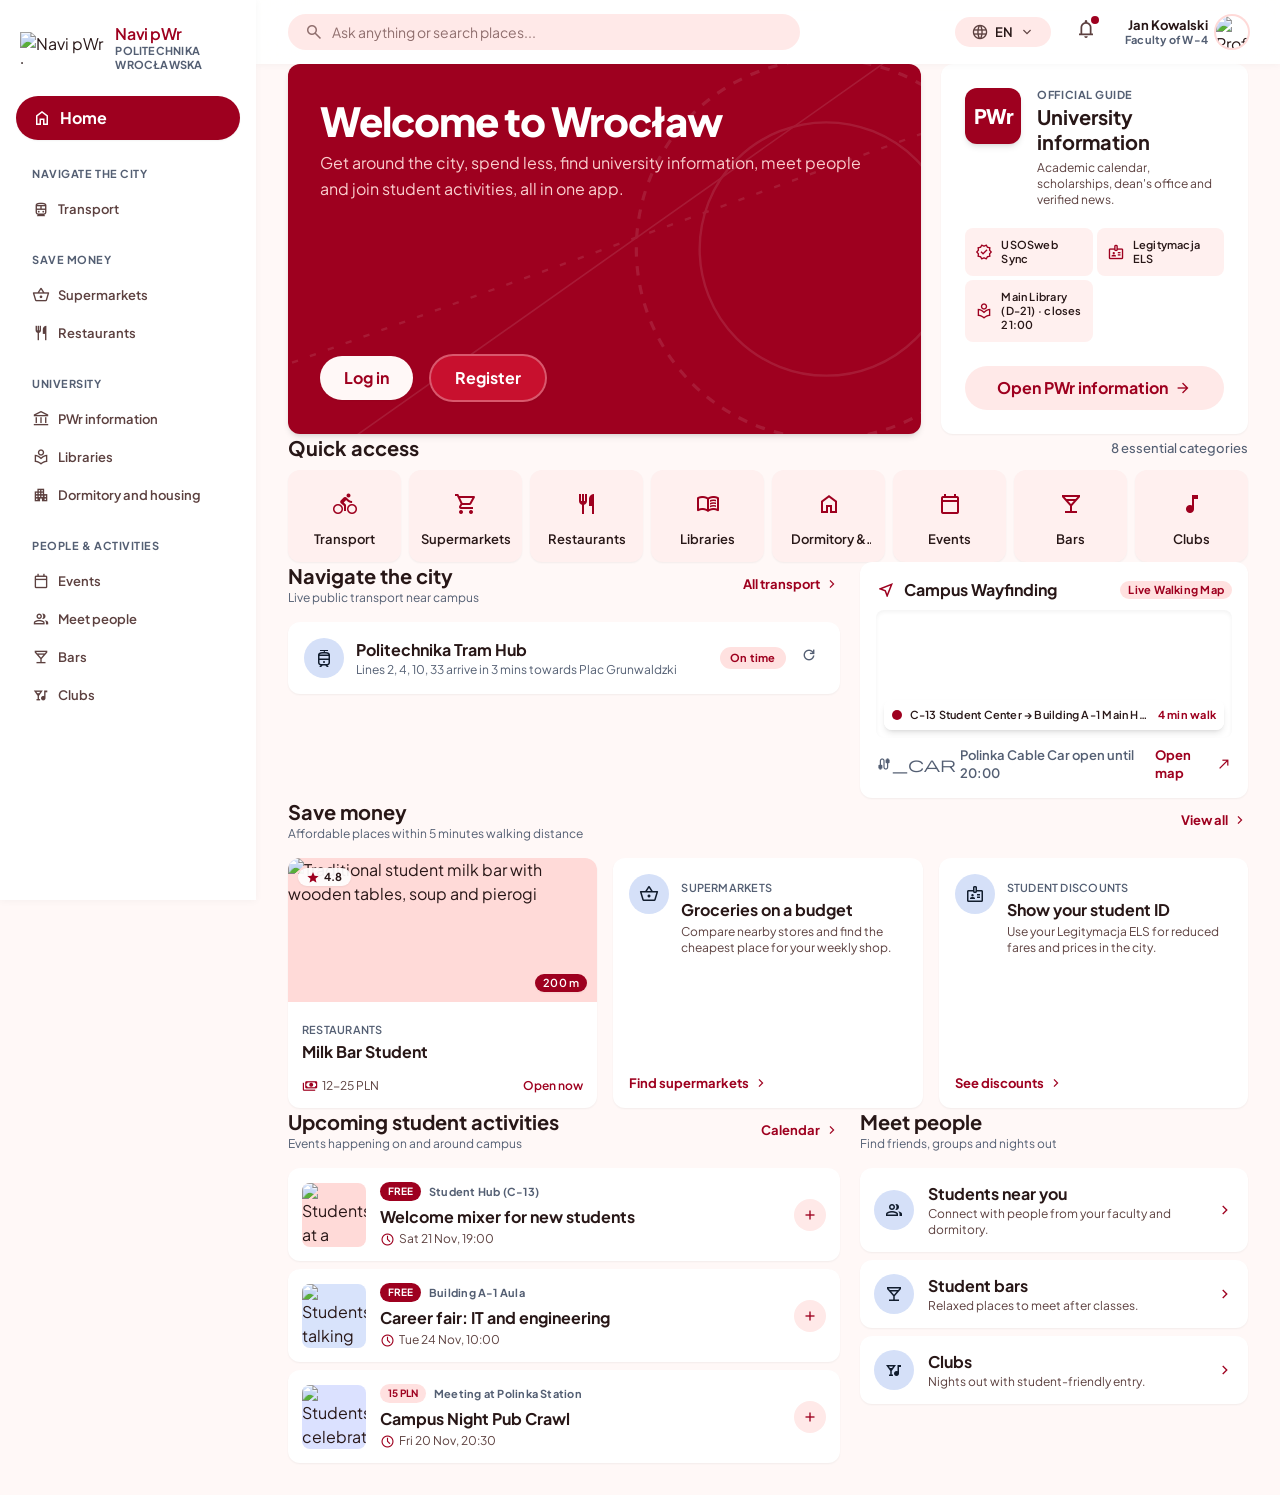
==== commit 68b371b2: "Deletion of AI assistant in the app. Keep it simple! We should get a clear UI without many funcional" ====
--- a/index.html
+++ b/index.html
@@ -1,897 +1,1037 @@
-<!doctype html>
-
-<html lang="en">
-  <head>
-    <title>Navi pWr</title>
-    <meta charset="utf-8" />
-    <meta content="width=device-width, initial-scale=1.0" name="viewport" />
-    <meta content="web_dashboard" name="shell-type" />
-    <link href="styles.css" rel="stylesheet" />
-  </head>
-  <body class="bg-surface font-body-md text-on-surface antialiased">
-    <aside
-      class="fixed left-0 top-0 h-screen w-64 bg-surface-container-lowest shadow-[0_1px_8px_rgba(0,0,0,0.04)] z-50 flex flex-col justify-between overflow-y-auto">
-      <div class="p-space-md">
-        <div
-          class="flex items-center gap-space-sm px-space-xs py-space-sm mb-space-md">
-          <img
-            alt="Navi pWr Logo"
-            class="h-8 w-auto object-contain"
-            src="https://lh3.googleusercontent.com/aida/[base64]" />
-          <div class="flex flex-col">
-            <span
-              class="font-headline-sm text-headline-sm text-primary leading-tight tracking-tight"
-              >Navi pWr</span
-            ><span class="font-label-sm text-label-sm text-secondary uppercase"
-              >Politechnika Wrocławska</span
-            >
-          </div>
-        </div>
-        <nav
-          class="flex flex-col gap-1"
-          data-active-classes="bg-primary text-on-primary font-bold shadow-sm">
-          <a
-            aria-current="page"
-            class="flex items-center gap-space-sm px-space-md py-2.5 rounded-full transition-all bg-primary text-on-primary font-bold shadow-sm"
-            data-path="home"
-            href="index.html"
-            ><span class="material-symbols-outlined text-[20px]">home</span
-            ><span>Home</span></a
-          ><a
-            class="flex items-center gap-space-sm px-space-md py-2.5 rounded-full font-label-md text-label-md text-on-surface-variant hover:bg-surface-container-high hover:text-on-surface transition-all"
-            data-path="assistant"
-            href="Assistance%20screen.html"
-            ><span class="material-symbols-outlined text-[20px]">smart_toy</span
-            ><span>Assistant</span></a
-          ><a
-            class="flex items-center gap-space-sm px-space-md py-2.5 rounded-full font-label-md text-label-md text-on-surface-variant hover:bg-surface-container-high hover:text-on-surface transition-all"
-            data-path="events"
-            href="#"
-            ><span class="material-symbols-outlined text-[20px]"
-              >calendar_today</span
-            ><span>Events</span></a
-          ><a
-            class="flex items-center gap-space-sm px-space-md py-2.5 rounded-full font-label-md text-label-md text-on-surface-variant hover:bg-surface-container-high hover:text-on-surface transition-all"
-            data-path="meet-people"
-            href="#"
-            ><span class="material-symbols-outlined text-[20px]">group</span
-            ><span>Meet people</span></a
-          ><a
-            class="flex items-center gap-space-sm px-space-md py-2.5 rounded-full font-label-md text-label-md text-on-surface-variant hover:bg-surface-container-high hover:text-on-surface transition-all"
-            data-path="pwr-information"
-            href="#"
-            ><span class="material-symbols-outlined text-[20px]"
-              >account_balance</span
-            ><span>PWr information</span></a
-          >
-          <div class="pt-space-md pb-space-xs px-space-md">
-            <span
-              class="font-label-sm text-label-sm text-secondary uppercase tracking-wider"
-              >Explore places</span
-            >
-          </div>
-          <a
-            class="flex items-center gap-space-sm px-space-md py-2 rounded-full font-label-md text-label-md text-on-surface-variant hover:bg-surface-container-high hover:text-on-surface transition-all"
-            data-path="supermarkets"
-            href="#"
-            ><span class="material-symbols-outlined text-[18px]"
-              >shopping_basket</span
-            ><span>Supermarkets</span></a
-          ><a
-            class="flex items-center gap-space-sm px-space-md py-2 rounded-full font-label-md text-label-md text-on-surface-variant hover:bg-surface-container-high hover:text-on-surface transition-all"
-            data-path="pharmacies"
-            href="#"
-            ><span class="material-symbols-outlined text-[18px]"
-              >local_pharmacy</span
-            ><span>Pharmacies</span></a
-          ><a
-            class="flex items-center gap-space-sm px-space-md py-2 rounded-full font-label-md text-label-md text-on-surface-variant hover:bg-surface-container-high hover:text-on-surface transition-all"
-            data-path="restaurants"
-            href="restaurnt%20screen.html"
-            ><span class="material-symbols-outlined text-[18px]"
-              >restaurant</span
-            ><span>Restaurants</span></a
-          ><a
-            class="flex items-center gap-space-sm px-space-md py-2 rounded-full font-label-md text-label-md text-on-surface-variant hover:bg-surface-container-high hover:text-on-surface transition-all"
-            data-path="bars"
-            href="bar%20screen.html"
-            ><span class="material-symbols-outlined text-[18px]">local_bar</span
-            ><span>Bars</span></a
-          ><a
-            class="flex items-center gap-space-sm px-space-md py-2 rounded-full font-label-md text-label-md text-on-surface-variant hover:bg-surface-container-high hover:text-on-surface transition-all"
-            data-path="clubs"
-            href="#"
-            ><span class="material-symbols-outlined text-[18px]">nightlife</span
-            ><span>Clubs</span></a
-          ><a
-            class="flex items-center gap-space-sm px-space-md py-2 rounded-full font-label-md text-label-md text-on-surface-variant hover:bg-surface-container-high hover:text-on-surface transition-all"
-            data-path="libraries"
-            href="#"
-            ><span class="material-symbols-outlined text-[18px]"
-              >local_library</span
-            ><span>Libraries</span></a
-          ><a
-            class="flex items-center gap-space-sm px-space-md py-2 rounded-full font-label-md text-label-md text-on-surface-variant hover:bg-surface-container-high hover:text-on-surface transition-all"
-            data-path="dormitory-and-housing"
-            href="#"
-            ><span class="material-symbols-outlined text-[18px]">apartment</span
-            ><span>Dormitory and housing</span></a
-          ><a
-            class="flex items-center gap-space-sm px-space-md py-2 rounded-full font-label-md text-label-md text-on-surface-variant hover:bg-surface-container-high hover:text-on-surface transition-all"
-            data-path="transport"
-            href="Transport%20screen.html"
-            ><span class="material-symbols-outlined text-[18px]"
-              >directions_transit</span
-            ><span>Transport</span></a
-          >
-        </nav>
-      </div>
-      <div
-        class="p-space-md bg-surface-container-low mx-space-sm mb-space-sm rounded-xl">
-        <div class="flex items-center gap-space-sm">
-          <span class="material-symbols-outlined text-primary text-[20px]"
-            >hub</span
-          >
-          <div>
-            <p class="font-label-sm text-label-sm text-on-surface font-bold">
-              PWr Campus Wifi
-            </p>
-            <p class="font-body-sm text-body-sm text-secondary">
-              Eduroam Connected
-            </p>
-          </div>
-        </div>
-      </div>
-    </aside>
-    <div class="pl-64">
-      <header
-        class="fixed top-0 left-64 right-0 h-16 bg-surface-container-lowest/90 backdrop-blur-xl shadow-[0_1px_8px_rgba(0,0,0,0.04)] z-40 flex items-center justify-between px-space-xl">
-        <div class="flex items-center flex-1 max-w-lg mr-space-lg">
-          <div class="relative w-full">
-            <span
-              class="material-symbols-outlined absolute left-space-md top-1/2 -translate-y-1/2 text-outline text-[20px]"
-              >search</span
-            ><input
-              class="w-full pl-11 pr-space-md py-2 bg-surface-container rounded-full font-body-md text-body-md text-on-surface placeholder-outline focus:outline-none focus:ring-2 focus:ring-primary/20 transition-all"
-              placeholder="Ask anything or search places..."
-              type="text" />
-          </div>
-        </div>
-        <div class="flex items-center gap-space-md">
-          <div
-            class="flex items-center gap-1.5 px-space-md py-1.5 rounded-full bg-surface-container hover:bg-surface-container-high transition-colors cursor-pointer text-on-surface-variant">
-            <span class="material-symbols-outlined text-[18px]">language</span
-            ><span
-              class="font-label-md text-label-md font-semibold text-on-surface"
-              >EN</span
-            ><span class="material-symbols-outlined text-[16px]"
-              >expand_more</span
-            >
-          </div>
-          <button
-            class="relative p-2 rounded-full hover:bg-surface-container transition-colors text-on-surface-variant">
-            <span class="material-symbols-outlined text-[22px]"
-              >notifications</span
-            ><span
-              class="absolute top-1.5 right-1.5 w-2 h-2 bg-primary rounded-full ring-2 ring-surface-container-lowest"></span>
-          </button>
-          <div class="flex items-center gap-space-sm pl-space-xs">
-            <div class="text-right hidden sm:block">
-              <p
-                class="font-label-md text-label-md font-bold text-on-surface leading-tight">
-                Jan Kowalski
-              </p>
-              <p class="font-label-sm text-label-sm text-secondary">
-                Faculty of W-4
-              </p>
-            </div>
-            <img
-              alt="Profile"
-              class="w-8 h-8 rounded-full object-cover ring-2 ring-primary-fixed"
-              src="https://lh3.googleusercontent.com/aida-public/[base64]" />
-          </div>
-        </div>
-      </header>
-      <main
-        class="w-full pt-16 bg-surface min-h-screen px-space-xl py-space-xl">
-        <div class="flex flex-col w-full gap-space-lg">
-          <!-- Top Hero & University Info Section -->
-          <section
-            class="grid grid-cols-1 lg:grid-cols-12 gap-gutter items-stretch">
-            <!-- Crimson Hero Banner -->
-            <div
-              class="lg:col-span-8 bg-primary rounded-xl p-space-xl text-on-primary shadow-md relative overflow-hidden flex flex-col justify-between min-h-[220px]">
-              <!-- Background subtle architectural grid watermark -->
-              <div class="absolute inset-0 opacity-10 pointer-events-none">
-                <svg
-                  class="w-full h-full"
-                  fill="none"
-                  viewbox="0 0 400 200"
-                  xmlns="http://www.w3.org/2000/svg">
-                  <circle
-                    cx="340"
-                    cy="100"
-                    r="120"
-                    stroke="#FFFFFF"
-                    stroke-dasharray="6 6"
-                    stroke-width="2"></circle>
-                  <circle
-                    cx="340"
-                    cy="100"
-                    r="80"
-                    stroke="#FFFFFF"
-                    stroke-width="1.5"></circle>
-                  <path
-                    d="M-20 180L420 20"
-                    stroke="#FFFFFF"
-                    stroke-dasharray="4 8"
-                    stroke-width="1.5"></path>
-                  <path
-                    d="M40 220L380 -20"
-                    stroke="#FFFFFF"
-                    stroke-width="1"></path>
-                </svg>
-              </div>
-              <div class="relative z-10 max-w-xl">
-                <div
-                  class="inline-flex items-center gap-1.5 px-2.5 py-0.5 rounded-full bg-white/15 text-white text-[11px] font-bold tracking-wider uppercase mb-3">
-                  <span
-                    class="w-1.5 h-1.5 rounded-full bg-surface-bright animate-ping"></span>
-                </div>
-                <h1
-                  class="font-display-hero text-display-hero text-on-primary leading-tight font-extrabold tracking-tight">
-                  Welcome to Wrocław
-                </h1>
-                <p
-                  class="font-body-lg text-body-lg text-on-primary-container mt-space-xs font-normal opacity-95 leading-relaxed">
-                  Find shops, places, events and people around PWr, and get
-                  answers to student questions in one app.
-                </p>
-              </div>
-              <div
-                class="relative z-10 flex flex-wrap items-center gap-space-md mt-space-lg">
-                <button
-                  class="bg-surface text-primary font-headline-sm text-headline-sm px-space-lg py-2.5 rounded-full font-bold shadow-sm hover:bg-surface-container-lowest hover:shadow-md transition-all active:scale-95">
-                  Log in
-                </button>
-                <button
-                  class="bg-primary-container text-on-primary font-headline-sm text-headline-sm px-space-lg py-2.5 rounded-full font-bold shadow-sm hover:bg-primary-fixed-variant transition-all active:scale-95 border-2 border-white/30">
-                  Register
-                </button>
-              </div>
-            </div>
-            <!-- University Information Card -->
-            <div
-              class="lg:col-span-4 bg-surface-container-lowest rounded-xl p-space-lg shadow-sm flex flex-col justify-between">
-              <div>
-                <div class="flex items-start gap-space-md">
-                  <div
-                    class="w-14 h-14 rounded-xl bg-primary text-on-primary font-black text-xl flex items-center justify-center shadow-md flex-shrink-0 tracking-tight">
-                    PWr
-                  </div>
-                  <div>
-                    <span
-                      class="font-label-sm text-label-sm text-secondary uppercase font-bold tracking-wider block"
-                      >Official Guide</span
-                    >
-                    <h2
-                      class="font-headline-md text-headline-md text-on-surface leading-tight mt-0.5">
-                      University information
-                    </h2>
-                    <p
-                      class="font-body-sm text-body-sm text-on-surface-variant mt-1.5">
-                      Academic calendar, scholarships, campus facilities, dean's
-                      office, and verified news.
-                    </p>
-                  </div>
-                </div>
-                <div
-                  class="mt-space-md grid grid-cols-2 gap-space-xs pt-space-xs">
-                  <div
-                    class="p-2.5 rounded-lg bg-surface-container-low flex items-center gap-2">
-                    <span
-                      class="material-symbols-outlined text-primary text-[18px]"
-                      >verified</span
-                    >
-                    <span
-                      class="font-label-sm text-label-sm text-on-surface font-semibold"
-                      >USOSweb Sync</span
-                    >
-                  </div>
-                  <div
-                    class="p-2.5 rounded-lg bg-surface-container-low flex items-center gap-2">
-                    <span
-                      class="material-symbols-outlined text-primary text-[18px]"
-                      >badge</span
-                    >
-                    <span
-                      class="font-label-sm text-label-sm text-on-surface font-semibold"
-                      >Legitymacja ELS</span
-                    >
-                  </div>
-                </div>
-              </div>
-              <div class="pt-space-md mt-space-sm">
-                <button
-                  class="w-full py-2.5 px-space-md rounded-full bg-surface-container text-primary hover:bg-surface-container-high font-headline-sm text-headline-sm font-bold text-center transition-all flex items-center justify-center gap-1.5">
-                  <span>Open PWr information</span>
-                  <span class="material-symbols-outlined text-[18px]"
-                    >arrow_forward</span
-                  >
-                </button>
-              </div>
-            </div>
-          </section>
-          <!-- Quick Access Categories -->
-          <section class="flex flex-col gap-space-sm">
-            <div class="flex items-center justify-between">
-              <h3
-                class="font-headline-md text-headline-md text-on-surface font-bold">
-                Quick access
-              </h3>
-              <span
-                class="font-label-md text-label-md text-secondary font-medium"
-                >8 essential categories</span
-              >
-            </div>
-            <!-- 8 Tiles Row -->
-            <div class="grid grid-cols-4 md:grid-cols-8 gap-space-sm">
-              <!-- Supermarkets -->
-              <a
-                class="group flex flex-col items-center justify-center p-3.5 rounded-xl bg-surface-container-low hover:bg-primary hover:text-on-primary transition-all duration-200 text-center shadow-sm"
-                href="#">
-                <div
-                  class="w-10 h-10 rounded-full flex items-center justify-center mb-1.5 text-primary group-hover:text-on-primary transition-colors">
-                  <span class="material-symbols-outlined text-[24px]"
-                    >shopping_cart</span
-                  >
-                </div>
-                <span
-                  class="font-label-md text-label-md text-on-surface group-hover:text-on-primary font-semibold line-clamp-1"
-                  >Supermarkets</span
-                >
-              </a>
-              <!-- Pharmacies -->
-              <a
-                class="group flex flex-col items-center justify-center p-3.5 rounded-xl bg-surface-container-low hover:bg-primary hover:text-on-primary transition-all duration-200 text-center shadow-sm"
-                href="#">
-                <div
-                  class="w-10 h-10 rounded-full flex items-center justify-center mb-1.5 text-primary group-hover:text-on-primary transition-colors">
-                  <span class="material-symbols-outlined text-[24px]"
-                    >local_pharmacy</span
-                  >
-                </div>
-                <span
-                  class="font-label-md text-label-md text-on-surface group-hover:text-on-primary font-semibold line-clamp-1"
-                  >Pharmacies</span
-                >
-              </a>
-              <!-- Restaurants -->
-              <a
-                class="group flex flex-col items-center justify-center p-3.5 rounded-xl bg-surface-container-low hover:bg-primary hover:text-on-primary transition-all duration-200 text-center shadow-sm"
-                href="restaurnt%20screen.html">
-                <div
-                  class="w-10 h-10 rounded-full flex items-center justify-center mb-1.5 text-primary group-hover:text-on-primary transition-colors">
-                  <span class="material-symbols-outlined text-[24px]"
-                    >restaurant</span
-                  >
-                </div>
-                <span
-                  class="font-label-md text-label-md text-on-surface group-hover:text-on-primary font-semibold line-clamp-1"
-                  >Restaurants</span
-                >
-              </a>
-              <!-- Bars -->
-              <a
-                class="group flex flex-col items-center justify-center p-3.5 rounded-xl bg-surface-container-low hover:bg-primary hover:text-on-primary transition-all duration-200 text-center shadow-sm"
-                href="bar%20screen.html">
-                <div
-                  class="w-10 h-10 rounded-full flex items-center justify-center mb-1.5 text-primary group-hover:text-on-primary transition-colors">
-                  <span class="material-symbols-outlined text-[24px]"
-                    >local_bar</span
-                  >
-                </div>
-                <span
-                  class="font-label-md text-label-md text-on-surface group-hover:text-on-primary font-semibold line-clamp-1"
-                  >Bars</span
-                >
-              </a>
-              <!-- Clubs -->
-              <a
-                class="group flex flex-col items-center justify-center p-3.5 rounded-xl bg-surface-container-low hover:bg-primary hover:text-on-primary transition-all duration-200 text-center shadow-sm"
-                href="#">
-                <div
-                  class="w-10 h-10 rounded-full flex items-center justify-center mb-1.5 text-primary group-hover:text-on-primary transition-colors">
-                  <span class="material-symbols-outlined text-[24px]"
-                    >music_note</span
-                  >
-                </div>
-                <span
-                  class="font-label-md text-label-md text-on-surface group-hover:text-on-primary font-semibold line-clamp-1"
-                  >Clubs</span
-                >
-              </a>
-              <!-- Libraries -->
-              <a
-                class="group flex flex-col items-center justify-center p-3.5 rounded-xl bg-surface-container-low hover:bg-primary hover:text-on-primary transition-all duration-200 text-center shadow-sm"
-                href="#">
-                <div
-                  class="w-10 h-10 rounded-full flex items-center justify-center mb-1.5 text-primary group-hover:text-on-primary transition-colors">
-                  <span class="material-symbols-outlined text-[24px]"
-                    >menu_book</span
-                  >
-                </div>
-                <span
-                  class="font-label-md text-label-md text-on-surface group-hover:text-on-primary font-semibold line-clamp-1"
-                  >Libraries</span
-                >
-              </a>
-              <!-- Dormitory and housing -->
-              <a
-                class="group flex flex-col items-center justify-center p-3.5 rounded-xl bg-surface-container-low hover:bg-primary hover:text-on-primary transition-all duration-200 text-center shadow-sm"
-                href="#">
-                <div
-                  class="w-10 h-10 rounded-full flex items-center justify-center mb-1.5 text-primary group-hover:text-on-primary transition-colors">
-                  <span class="material-symbols-outlined text-[24px]"
-                    >home</span
-                  >
-                </div>
-                <span
-                  class="font-label-md text-label-md text-on-surface group-hover:text-on-primary font-semibold line-clamp-1"
-                  >Dormitory &amp; housing</span
-                >
-              </a>
-              <!-- Transport -->
-              <a
-                class="group flex flex-col items-center justify-center p-3.5 rounded-xl bg-surface-container-low hover:bg-primary hover:text-on-primary transition-all duration-200 text-center shadow-sm"
-                href="Transport%20screen.html">
-                <div
-                  class="w-10 h-10 rounded-full flex items-center justify-center mb-1.5 text-primary group-hover:text-on-primary transition-colors">
-                  <span class="material-symbols-outlined text-[24px]"
-                    >directions_bike</span
-                  >
-                </div>
-                <span
-                  class="font-label-md text-label-md text-on-surface group-hover:text-on-primary font-semibold line-clamp-1"
-                  >Transport</span
-                >
-              </a>
-            </div>
-          </section>
-          <!-- Two-Column Main Content Section -->
-          <section
-            class="grid grid-cols-1 lg:grid-cols-12 gap-gutter items-start">
-            <!-- Left Column: Recommended Nearby Places -->
-            <div class="lg:col-span-7 flex flex-col gap-space-md">
-              <div class="flex items-center justify-between">
-                <div>
-                  <h3
-                    class="font-headline-md text-headline-md text-on-surface font-bold">
-                    Recommended nearby
-                  </h3>
-                  <p class="font-body-sm text-body-sm text-secondary">
-                    Verified spots within 5 minutes walking distance
-                  </p>
-                </div>
-                <a
-                  class="font-label-md text-label-md text-primary font-bold hover:underline flex items-center gap-1"
-                  href="#">
-                  <span>View all</span>
-                  <span class="material-symbols-outlined text-[16px]"
-                    >chevron_right</span
-                  >
-                </a>
-              </div>
-              <!-- 3 Place Cards Grid -->
-              <div class="grid grid-cols-1 sm:grid-cols-3 gap-space-md">
-                <!-- Card 1: Bar Mleczny / Student Milk Bar -->
-                <div
-                  class="group bg-surface-container-lowest rounded-xl overflow-hidden shadow-sm hover:shadow-md transition-all duration-300 flex flex-col">
-                  <div
-                    class="relative h-36 w-full overflow-hidden bg-primary-fixed">
-                    <img
-                      class="w-full h-full object-cover group-hover:scale-105 transition-transform duration-300"
-                      data-alt="A cozy Polish traditional student milk bar restaurant in Wroclaw with wooden tables, ceramic soup bowls of barszcz, fresh pierogi, and warm amber lighting catering to university students in casual attire."
-                      src="https://lh3.googleusercontent.com/aida-public/[base64]" />
-                    <div
-                      class="absolute top-2.5 left-2.5 bg-surface-container-lowest/90 backdrop-blur-md px-2 py-0.5 rounded-full font-label-sm text-label-sm font-bold text-on-surface flex items-center gap-1 shadow-sm">
-                      <span
-                        class="material-symbols-outlined text-[14px] text-primary material-symbol-filled"
-                        >star</span
-                      >
-                      <span>4.8</span>
-                    </div>
-                    <div
-                      class="absolute bottom-2.5 right-2.5 bg-primary text-on-primary px-2 py-0.5 rounded-full font-label-sm text-label-sm font-semibold shadow-sm">
-                      200 m
-                    </div>
-                  </div>
-                  <div class="p-3.5 flex flex-col flex-1 justify-between">
-                    <div>
-                      <span
-                        class="font-label-sm text-label-sm text-secondary uppercase font-semibold"
-                        >Restaurants</span
-                      >
-                      <h4
-                        class="font-headline-sm text-headline-sm text-on-surface font-bold leading-tight group-hover:text-primary transition-colors mt-0.5">
-                        Milk Bar Student
-                      </h4>
-                    </div>
-                    <div
-                      class="pt-2 mt-2 flex items-center justify-between text-on-surface-variant font-body-sm text-body-sm">
-                      <span class="flex items-center gap-1"
-                        ><span
-                          class="material-symbols-outlined text-[16px] text-primary"
-                          >payments</span
-                        >
-                        12-25 PLN</span
-                      >
-                      <span class="text-primary font-semibold">Open now</span>
-                    </div>
-                  </div>
-                </div>
-                <!-- Card 2: Main Library (Bibliotech / D-21) -->
-                <div
-                  class="group bg-surface-container-lowest rounded-xl overflow-hidden shadow-sm hover:shadow-md transition-all duration-300 flex flex-col">
-                  <div
-                    class="relative h-36 w-full overflow-hidden bg-secondary-fixed">
-                    <img
-                      class="w-full h-full object-cover group-hover:scale-105 transition-transform duration-300"
-                      data-alt="Modern architectural interior of Wroclaw University of Science and Technology central library building with high glass ceilings, quiet study pods, rows of books, and students working on laptops with river Odra view outside."
-                      src="https://lh3.googleusercontent.com/aida-public/[base64]" />
-                    <div
-                      class="absolute top-2.5 left-2.5 bg-surface-container-lowest/90 backdrop-blur-md px-2 py-0.5 rounded-full font-label-sm text-label-sm font-bold text-on-surface flex items-center gap-1 shadow-sm">
-                      <span
-                        class="material-symbols-outlined text-[14px] text-primary material-symbol-filled"
-                        >star</span
-                      >
-                      <span>4.9</span>
-                    </div>
-                    <div
-                      class="absolute bottom-2.5 right-2.5 bg-primary text-on-primary px-2 py-0.5 rounded-full font-label-sm text-label-sm font-semibold shadow-sm">
-                      150 m
-                    </div>
-                  </div>
-                  <div class="p-3.5 flex flex-col flex-1 justify-between">
-                    <div>
-                      <span
-                        class="font-label-sm text-label-sm text-secondary uppercase font-semibold"
-                        >Libraries</span
-                      >
-                      <h4
-                        class="font-headline-sm text-headline-sm text-on-surface font-bold leading-tight group-hover:text-primary transition-colors mt-0.5">
-                        Main Library (D-21)
-                      </h4>
-                    </div>
-                    <div
-                      class="pt-2 mt-2 flex items-center justify-between text-on-surface-variant font-body-sm text-body-sm">
-                      <span class="flex items-center gap-1"
-                        ><span
-                          class="material-symbols-outlined text-[16px] text-primary"
-                          >wifi</span
-                        >
-                        850 Mbps</span
-                      >
-                      <span class="text-primary font-semibold"
-                        >Closes 21:00</span
-                      >
-                    </div>
-                  </div>
-                </div>
-                <!-- Card 3: Apteka Politechnika -->
-                <div
-                  class="group bg-surface-container-lowest rounded-xl overflow-hidden shadow-sm hover:shadow-md transition-all duration-300 flex flex-col">
-                  <div
-                    class="relative h-36 w-full overflow-hidden bg-surface-container-high">
-                    <img
-                      class="w-full h-full object-cover group-hover:scale-105 transition-transform duration-300"
-                      data-alt="Clean and modern university campus pharmacy storefront in Wroclaw with a glowing green neon cross, glass storefront, shelves of healthcare supplies, and friendly multilingual pharmacist behind the counter."
-                      src="https://lh3.googleusercontent.com/aida-public/[base64]" />
-                    <div
-                      class="absolute top-2.5 left-2.5 bg-surface-container-lowest/90 backdrop-blur-md px-2 py-0.5 rounded-full font-label-sm text-label-sm font-bold text-on-surface flex items-center gap-1 shadow-sm">
-                      <span
-                        class="material-symbols-outlined text-[14px] text-primary material-symbol-filled"
-                        >star</span
-                      >
-                      <span>4.6</span>
-                    </div>
-                    <div
-                      class="absolute bottom-2.5 right-2.5 bg-primary text-on-primary px-2 py-0.5 rounded-full font-label-sm text-label-sm font-semibold shadow-sm">
-                      300 m
-                    </div>
-                  </div>
-                  <div class="p-3.5 flex flex-col flex-1 justify-between">
-                    <div>
-                      <span
-                        class="font-label-sm text-label-sm text-secondary uppercase font-semibold"
-                        >Pharmacies</span
-                      >
-                      <h4
-                        class="font-headline-sm text-headline-sm text-on-surface font-bold leading-tight group-hover:text-primary transition-colors mt-0.5">
-                        Apteka Politechnika
-                      </h4>
-                    </div>
-                    <div
-                      class="pt-2 mt-2 flex items-center justify-between text-on-surface-variant font-body-sm text-body-sm">
-                      <span class="flex items-center gap-1"
-                        ><span
-                          class="material-symbols-outlined text-[16px] text-primary"
-                          >translate</span
-                        >
-                        EN / PL</span
-                      >
-                      <span class="text-primary font-semibold"
-                        >24/7 Service</span
-                      >
-                    </div>
-                  </div>
-                </div>
-              </div>
-              <!-- Live Campus Transit & Odra River Route Widget -->
-              <div
-                class="bg-surface-container-lowest rounded-xl p-space-md shadow-sm flex flex-col sm:flex-row items-center justify-between gap-space-md">
-                <div class="flex items-center gap-3">
-                  <div
-                    class="w-10 h-10 rounded-full bg-secondary-container text-on-secondary-fixed flex items-center justify-center flex-shrink-0">
-                    <span class="material-symbols-outlined text-[20px]"
-                      >tram</span
-                    >
-                  </div>
-                  <div>
-                    <p
-                      class="font-headline-sm text-headline-sm text-on-surface font-bold">
-                      Politechnika Tram Hub
-                    </p>
-                    <p class="font-body-sm text-body-sm text-secondary">
-                      Lines 2, 4, 10, 33 arrive in 3 mins towards Plac
-                      Grunwaldzki
-                    </p>
-                  </div>
-                </div>
-                <div class="flex items-center gap-2 self-end sm:self-center">
-                  <span
-                    class="px-2.5 py-1 rounded-full bg-surface-container-high text-primary font-label-sm text-label-sm font-bold"
-                    >On time</span
-                  >
-                  <button
-                    class="p-1.5 rounded-full hover:bg-surface-container text-secondary transition-colors"
-                    title="Refresh transit">
-                    <span class="material-symbols-outlined text-[18px]"
-                      >refresh</span
-                    >
-                  </button>
-                </div>
-              </div>
-            </div>
-            <!-- Right Column: Upcoming Activities & Mini Campus Route Preview -->
-            <div class="lg:col-span-5 flex flex-col gap-space-md">
-              <div class="flex items-center justify-between">
-                <div>
-                  <h3
-                    class="font-headline-md text-headline-md text-on-surface font-bold">
-                    Upcoming student activities
-                  </h3>
-                  <p class="font-body-sm text-body-sm text-secondary">
-                    Events happening on and around campus
-                  </p>
-                </div>
-                <a
-                  class="font-label-md text-label-md text-primary font-bold hover:underline flex items-center gap-1"
-                  href="#">
-                  <span>Calendar</span>
-                  <span class="material-symbols-outlined text-[16px]"
-                    >chevron_right</span
-                  >
-                </a>
-              </div>
-              <!-- Activity Items List -->
-              <div class="flex flex-col gap-space-sm">
-                <!-- Activity 1: Welcome mixer -->
-                <div
-                  class="bg-surface-container-lowest rounded-xl p-3.5 shadow-sm hover:shadow-md transition-all duration-200 flex items-center gap-3.5 group cursor-pointer">
-                  <div
-                    class="w-16 h-16 rounded-lg overflow-hidden flex-shrink-0 relative bg-primary-fixed">
-                    <img
-                      class="w-full h-full object-cover group-hover:scale-105 transition-transform duration-200"
-                      data-alt="International university students holding drinks and laughing during an autumn evening orientation mixer event in a vibrant campus lounge decorated with fairy lights in Wroclaw."
-                      src="https://lh3.googleusercontent.com/aida-public/[base64]" />
-                  </div>
-                  <div class="flex-1 min-w-0">
-                    <div class="flex items-center gap-2 mb-1">
-                      <span
-                        class="bg-primary text-on-primary text-[10px] font-bold px-2 py-0.5 rounded-full uppercase"
-                        >Free</span
-                      >
-                      <span class="font-label-sm text-label-sm text-secondary"
-                        >Student Hub (C-13)</span
-                      >
-                    </div>
-                    <h4
-                      class="font-headline-sm text-headline-sm text-on-surface font-bold truncate group-hover:text-primary transition-colors">
-                      Welcome mixer for new students
-                    </h4>
-                    <p
-                      class="font-body-sm text-body-sm text-on-surface-variant flex items-center gap-1 mt-0.5">
-                      <span
-                        class="material-symbols-outlined text-[15px] text-primary"
-                        >schedule</span
-                      >
-                      Sat 14 Nov, 19:00
-                    </p>
-                  </div>
-                  <button
-                    class="w-8 h-8 rounded-full bg-surface-container flex items-center justify-center text-primary group-hover:bg-primary group-hover:text-on-primary transition-colors flex-shrink-0">
-                    <span class="material-symbols-outlined text-[18px]"
-                      >add</span
-                    >
-                  </button>
-                </div>
-                <!-- Activity 2: Career fair: IT and engineering -->
-                <div
-                  class="bg-surface-container-lowest rounded-xl p-3.5 shadow-sm hover:shadow-md transition-all duration-200 flex items-center gap-3.5 group cursor-pointer">
-                  <div
-                    class="w-16 h-16 rounded-lg overflow-hidden flex-shrink-0 relative bg-secondary-fixed">
-                    <img
-                      class="w-full h-full object-cover group-hover:scale-105 transition-transform duration-200"
-                      data-alt="Excited tech university students speaking with software engineering recruiters at a buzzing university career exhibition booth in Building A1 at Wroclaw University of Science and Technology."
-                      src="https://lh3.googleusercontent.com/aida-public/[base64]" />
-                  </div>
-                  <div class="flex-1 min-w-0">
-                    <div class="flex items-center gap-2 mb-1">
-                      <span
-                        class="bg-primary text-on-primary text-[10px] font-bold px-2 py-0.5 rounded-full uppercase"
-                        >Free</span
-                      >
-                      <span class="font-label-sm text-label-sm text-secondary"
-                        >Building A-1 Aula</span
-                      >
-                    </div>
-                    <h4
-                      class="font-headline-sm text-headline-sm text-on-surface font-bold truncate group-hover:text-primary transition-colors">
-                      Career fair: IT and engineering
-                    </h4>
-                    <p
-                      class="font-body-sm text-body-sm text-on-surface-variant flex items-center gap-1 mt-0.5">
-                      <span
-                        class="material-symbols-outlined text-[15px] text-primary"
-                        >schedule</span
-                      >
-                      Tue 17 Nov, 10:00
-                    </p>
-                  </div>
-                  <button
-                    class="w-8 h-8 rounded-full bg-surface-container flex items-center justify-center text-primary group-hover:bg-primary group-hover:text-on-primary transition-colors flex-shrink-0">
-                    <span class="material-symbols-outlined text-[18px]"
-                      >add</span
-                    >
-                  </button>
-                </div>
-                <!-- Activity 3: Campus Night Pub Crawl -->
-                <div
-                  class="bg-surface-container-lowest rounded-xl p-3.5 shadow-sm hover:shadow-md transition-all duration-200 flex items-center gap-3.5 group cursor-pointer">
-                  <div
-                    class="w-16 h-16 rounded-lg overflow-hidden flex-shrink-0 relative bg-tertiary-fixed">
-                    <img
-                      class="w-full h-full object-cover group-hover:scale-105 transition-transform duration-200"
-                      data-alt="Nightlife photo of university students celebrating along Wyspa Slodowa and old town pubs in Wroclaw Poland with neon city reflections in river water."
-                      src="https://lh3.googleusercontent.com/aida-public/[base64]" />
-                  </div>
-                  <div class="flex-1 min-w-0">
-                    <div class="flex items-center gap-2 mb-1">
-                      <span
-                        class="bg-surface-container-high text-primary text-[10px] font-bold px-2 py-0.5 rounded-full uppercase"
-                        >15 PLN</span
-                      >
-                      <span class="font-label-sm text-label-sm text-secondary"
-                        >Meeting at Polinka Station</span
-                      >
-                    </div>
-                    <h4
-                      class="font-headline-sm text-headline-sm text-on-surface font-bold truncate group-hover:text-primary transition-colors">
-                      Campus Night Pub Crawl
-                    </h4>
-                    <p
-                      class="font-body-sm text-body-sm text-on-surface-variant flex items-center gap-1 mt-0.5">
-                      <span
-                        class="material-symbols-outlined text-[15px] text-primary"
-                        >schedule</span
-                      >
-                      Fri 20 Nov, 20:30
-                    </p>
-                  </div>
-                  <button
-                    class="w-8 h-8 rounded-full bg-surface-container flex items-center justify-center text-primary group-hover:bg-primary group-hover:text-on-primary transition-colors flex-shrink-0">
-                    <span class="material-symbols-outlined text-[18px]"
-                      >add</span
-                    >
-                  </button>
-                </div>
-              </div>
-              <!-- Interactive Mini Route Preview Card -->
-              <div
-                class="bg-surface-container-lowest rounded-xl p-space-md shadow-sm">
-                <div class="flex items-center justify-between mb-space-sm">
-                  <div class="flex items-center gap-2">
-                    <span
-                      class="material-symbols-outlined text-primary text-[20px]"
-                      >near_me</span
-                    >
-                    <span
-                      class="font-headline-sm text-headline-sm text-on-surface font-bold"
-                      >Campus Wayfinding</span
-                    >
-                  </div>
-                  <span
-                    class="font-label-sm text-label-sm bg-surface-container-high text-primary px-2 py-0.5 rounded-full font-bold">
-                    Live Walking Map
-                  </span>
-                </div>
-                <!-- Campus Location Map Box -->
-                <div
-                  class="w-full h-32 rounded-lg relative overflow-hidden bg-cover bg-center shadow-inner mini-route-preview"
-                  data-location="Politechnika Wrocławska, Wybrzeże Stanisława Wyspiańskiego 27, Wrocław">
-                  <!-- Floating route overlay pill -->
-                  <div
-                    class="absolute bottom-2 left-2 right-2 bg-surface-container-lowest/95 backdrop-blur-md p-2 rounded-lg shadow-md flex items-center justify-between">
-                    <div class="flex items-center gap-2 min-w-0">
-                      <span
-                        class="w-2.5 h-2.5 rounded-full bg-primary flex-shrink-0 animate-pulse"></span>
-                      <p
-                        class="font-label-sm text-label-sm text-on-surface truncate font-semibold">
-                        C-13 Student Center → Building A-1 Main Hall
-                      </p>
-                    </div>
-                    <span
-                      class="font-label-sm text-label-sm font-bold text-primary flex-shrink-0 pl-2">
-                      4 min walk
-                    </span>
-                  </div>
-                </div>
-                <div
-                  class="flex items-center justify-between pt-space-sm text-on-surface-variant font-label-md text-label-md">
-                  <span class="flex items-center gap-1 text-secondary">
-                    <span class="material-symbols-outlined text-[16px]"
-                      >cable_car</span
-                    >
-                    Polinka Cable Car open until 20:00
-                  </span>
-                  <a
-                    class="text-primary font-bold hover:underline flex items-center"
-                    href="#">
-                    Open map
-                    <span class="material-symbols-outlined text-[16px]"
-                      >north_east</span
-                    >
-                  </a>
-                </div>
-              </div>
-            </div>
-          </section>
-        </div>
-        <script>
-          // Micro-interactions for category tiles & activity bookmarks
-          document.addEventListener("DOMContentLoaded", () => {
-            const activityButtons = document.querySelectorAll(
-              'button:has(span:contains("add"))',
-            );
-            activityButtons.forEach((btn) => {
-              btn.addEventListener("click", (e) => {
-                e.stopPropagation();
-                const icon = btn.querySelector(".material-symbols-outlined");
-                if (icon) {
-                  if (icon.textContent === "add") {
-                    icon.textContent = "check";
-                    btn.classList.add("bg-primary", "text-on-primary");
-                  } else {
-                    icon.textContent = "add";
-                    btn.classList.remove("bg-primary", "text-on-primary");
-                  }
-                }
-              });
-            });
-          });
-        </script>
-      </main>
-    </div>
-  </body>
-</html>
+<!doctype html>
+<html lang="en">
+  <head>
+    <title>Navi pWr</title>
+    <meta charset="utf-8" />
+    <meta content="width=device-width, initial-scale=1.0" name="viewport" />
+    <meta content="web_dashboard" name="shell-type" />
+    <link href="styles.css" rel="stylesheet" />
+  </head>
+
+  <body class="bg-surface font-body-md text-on-surface antialiased">
+    <!-- =====================================================
+         SIDEBAR · navegación agrupada por objetivos de la app
+         ===================================================== -->
+    <aside
+      class="fixed left-0 top-0 h-screen w-64 bg-surface-container-lowest shadow-[0_1px_8px_rgba(0,0,0,0.04)] z-50 flex flex-col overflow-y-auto">
+      <div class="p-space-md">
+        <!-- Brand -->
+        <div
+          class="flex items-center gap-space-sm px-space-xs py-space-sm mb-space-md">
+          <img
+            alt="Navi pWr Logo"
+            class="h-8 w-auto object-contain"
+            src="https://lh3.googleusercontent.com/aida/[base64]" />
+          <div class="flex flex-col">
+            <span
+              class="font-headline-sm text-headline-sm text-primary leading-tight tracking-tight"
+              >Navi pWr</span
+            >
+            <span class="font-label-sm text-label-sm text-secondary uppercase"
+              >Politechnika Wrocławska</span
+            >
+          </div>
+        </div>
+
+        <nav
+          aria-label="Main navigation"
+          class="flex flex-col gap-1"
+          data-active-classes="bg-primary text-on-primary font-bold shadow-sm">
+          <!-- General -->
+          <a
+            aria-current="page"
+            class="flex items-center gap-space-sm px-space-md py-2.5 rounded-full transition-all bg-primary text-on-primary font-bold shadow-sm"
+            data-path="home"
+            href="index.html"
+            ><span class="material-symbols-outlined text-[20px]">home</span
+            ><span>Home</span></a
+          >
+          <!-- Navigating the city -->
+          <div class="pt-space-md pb-space-xs px-space-md">
+            <span
+              class="font-label-sm text-label-sm text-secondary uppercase tracking-wider"
+              >Navigate the city</span
+            >
+          </div>
+          <a
+            class="flex items-center gap-space-sm px-space-md py-2 rounded-full font-label-md text-label-md text-on-surface-variant hover:bg-surface-container-high hover:text-on-surface transition-all"
+            data-path="transport"
+            href="Transport%20screen.html"
+            ><span class="material-symbols-outlined text-[18px]"
+              >directions_transit</span
+            ><span>Transport</span></a
+          >
+
+          <!-- Saving money -->
+          <div class="pt-space-md pb-space-xs px-space-md">
+            <span
+              class="font-label-sm text-label-sm text-secondary uppercase tracking-wider"
+              >Save money</span
+            >
+          </div>
+          <a
+            class="flex items-center gap-space-sm px-space-md py-2 rounded-full font-label-md text-label-md text-on-surface-variant hover:bg-surface-container-high hover:text-on-surface transition-all"
+            data-path="supermarkets"
+            href="#"
+            ><span class="material-symbols-outlined text-[18px]"
+              >shopping_basket</span
+            ><span>Supermarkets</span></a
+          >
+          <a
+            class="flex items-center gap-space-sm px-space-md py-2 rounded-full font-label-md text-label-md text-on-surface-variant hover:bg-surface-container-high hover:text-on-surface transition-all"
+            data-path="restaurants"
+            href="restaurnt%20screen.html"
+            ><span class="material-symbols-outlined text-[18px]"
+              >restaurant</span
+            ><span>Restaurants</span></a
+          >
+
+          <!-- University information -->
+          <div class="pt-space-md pb-space-xs px-space-md">
+            <span
+              class="font-label-sm text-label-sm text-secondary uppercase tracking-wider"
+              >University</span
+            >
+          </div>
+          <a
+            class="flex items-center gap-space-sm px-space-md py-2 rounded-full font-label-md text-label-md text-on-surface-variant hover:bg-surface-container-high hover:text-on-surface transition-all"
+            data-path="pwr-information"
+            href="#"
+            ><span class="material-symbols-outlined text-[18px]"
+              >account_balance</span
+            ><span>PWr information</span></a
+          >
+          <a
+            class="flex items-center gap-space-sm px-space-md py-2 rounded-full font-label-md text-label-md text-on-surface-variant hover:bg-surface-container-high hover:text-on-surface transition-all"
+            data-path="libraries"
+            href="#"
+            ><span class="material-symbols-outlined text-[18px]"
+              >local_library</span
+            ><span>Libraries</span></a
+          >
+          <a
+            class="flex items-center gap-space-sm px-space-md py-2 rounded-full font-label-md text-label-md text-on-surface-variant hover:bg-surface-container-high hover:text-on-surface transition-all"
+            data-path="dormitory-and-housing"
+            href="#"
+            ><span class="material-symbols-outlined text-[18px]">apartment</span
+            ><span>Dormitory and housing</span></a
+          >
+
+          <!-- Meeting people & student activities -->
+          <div class="pt-space-md pb-space-xs px-space-md">
+            <span
+              class="font-label-sm text-label-sm text-secondary uppercase tracking-wider"
+              >People &amp; activities</span
+            >
+          </div>
+          <a
+            class="flex items-center gap-space-sm px-space-md py-2 rounded-full font-label-md text-label-md text-on-surface-variant hover:bg-surface-container-high hover:text-on-surface transition-all"
+            data-path="events"
+            href="#"
+            ><span class="material-symbols-outlined text-[18px]"
+              >calendar_today</span
+            ><span>Events</span></a
+          >
+          <a
+            class="flex items-center gap-space-sm px-space-md py-2 rounded-full font-label-md text-label-md text-on-surface-variant hover:bg-surface-container-high hover:text-on-surface transition-all"
+            data-path="meet-people"
+            href="#"
+            ><span class="material-symbols-outlined text-[18px]">group</span
+            ><span>Meet people</span></a
+          >
+          <a
+            class="flex items-center gap-space-sm px-space-md py-2 rounded-full font-label-md text-label-md text-on-surface-variant hover:bg-surface-container-high hover:text-on-surface transition-all"
+            data-path="bars"
+            href="bar%20screen.html"
+            ><span class="material-symbols-outlined text-[18px]">local_bar</span
+            ><span>Bars</span></a
+          >
+          <a
+            class="flex items-center gap-space-sm px-space-md py-2 rounded-full font-label-md text-label-md text-on-surface-variant hover:bg-surface-container-high hover:text-on-surface transition-all"
+            data-path="clubs"
+            href="#"
+            ><span class="material-symbols-outlined text-[18px]">nightlife</span
+            ><span>Clubs</span></a
+          >
+        </nav>
+      </div>
+    </aside>
+
+    <div class="pl-64">
+      <!-- =====================================================
+           TOP BAR · búsqueda, idioma, notificaciones, perfil
+           ===================================================== -->
+      <header
+        class="fixed top-0 left-64 right-0 h-16 bg-surface-container-lowest/90 backdrop-blur-xl shadow-[0_1px_8px_rgba(0,0,0,0.04)] z-40 flex items-center justify-between px-space-xl">
+        <div class="flex items-center flex-1 max-w-lg mr-space-lg">
+          <div class="relative w-full">
+            <span
+              class="material-symbols-outlined absolute left-space-md top-1/2 -translate-y-1/2 text-outline text-[20px]"
+              >search</span
+            >
+            <input
+              aria-label="Search"
+              class="w-full pl-11 pr-space-md py-2 bg-surface-container rounded-full font-body-md text-body-md text-on-surface placeholder-outline focus:outline-none focus:ring-2 focus:ring-primary/20 transition-all"
+              placeholder="Ask anything or search places..."
+              type="text" />
+          </div>
+        </div>
+        <div class="flex items-center gap-space-md">
+          <div
+            class="flex items-center gap-1.5 px-space-md py-1.5 rounded-full bg-surface-container hover:bg-surface-container-high transition-colors cursor-pointer text-on-surface-variant">
+            <span class="material-symbols-outlined text-[18px]">language</span>
+            <span
+              class="font-label-md text-label-md font-semibold text-on-surface"
+              >EN</span
+            >
+            <span class="material-symbols-outlined text-[16px]"
+              >expand_more</span
+            >
+          </div>
+          <button
+            aria-label="Notifications"
+            class="relative p-2 rounded-full hover:bg-surface-container transition-colors text-on-surface-variant">
+            <span class="material-symbols-outlined text-[22px]"
+              >notifications</span
+            >
+            <span
+              class="absolute top-1.5 right-1.5 w-2 h-2 bg-primary rounded-full ring-2 ring-surface-container-lowest"></span>
+          </button>
+          <div class="flex items-center gap-space-sm pl-space-xs">
+            <div class="text-right hidden sm:block">
+              <p
+                class="font-label-md text-label-md font-bold text-on-surface leading-tight">
+                Jan Kowalski
+              </p>
+              <p class="font-label-sm text-label-sm text-secondary">
+                Faculty of W-4
+              </p>
+            </div>
+            <img
+              alt="Profile"
+              class="w-8 h-8 rounded-full object-cover ring-2 ring-primary-fixed"
+              src="https://lh3.googleusercontent.com/aida-public/[base64]" />
+          </div>
+        </div>
+      </header>
+
+      <main
+        class="w-full pt-16 bg-surface min-h-screen px-space-xl py-space-xl">
+        <div class="flex flex-col w-full gap-space-xl">
+          <!-- =================================================
+               1. HERO + UNIVERSITY INFORMATION
+               ================================================= -->
+          <section
+            aria-labelledby="hero-title"
+            class="grid grid-cols-1 lg:grid-cols-12 gap-gutter items-stretch">
+            <!-- Hero banner -->
+            <div
+              class="lg:col-span-8 bg-primary rounded-xl p-space-xl text-on-primary shadow-md relative overflow-hidden flex flex-col justify-between min-h-[220px]">
+              <div
+                aria-hidden="true"
+                class="absolute inset-0 opacity-10 pointer-events-none">
+                <svg
+                  class="w-full h-full"
+                  fill="none"
+                  viewBox="0 0 400 200"
+                  xmlns="http://www.w3.org/2000/svg">
+                  <circle
+                    cx="340"
+                    cy="100"
+                    r="120"
+                    stroke="#FFFFFF"
+                    stroke-dasharray="6 6"
+                    stroke-width="2"></circle>
+                  <circle
+                    cx="340"
+                    cy="100"
+                    r="80"
+                    stroke="#FFFFFF"
+                    stroke-width="1.5"></circle>
+                  <path
+                    d="M-20 180L420 20"
+                    stroke="#FFFFFF"
+                    stroke-dasharray="4 8"
+                    stroke-width="1.5"></path>
+                  <path
+                    d="M40 220L380 -20"
+                    stroke="#FFFFFF"
+                    stroke-width="1"></path>
+                </svg>
+              </div>
+              <div class="relative z-10 max-w-xl">
+                <h1
+                  id="hero-title"
+                  class="font-display-hero text-display-hero text-on-primary leading-tight font-extrabold tracking-tight">
+                  Welcome to Wrocław
+                </h1>
+                <p
+                  class="font-body-lg text-body-lg text-on-primary-container mt-space-xs font-normal opacity-95 leading-relaxed">
+                  Get around the city, spend less, find university information,
+                  meet people and join student activities, all in one app.
+                </p>
+              </div>
+              <div
+                class="relative z-10 flex flex-wrap items-center gap-space-md mt-space-lg">
+                <button
+                  class="bg-surface text-primary font-headline-sm text-headline-sm px-space-lg py-2.5 rounded-full font-bold shadow-sm hover:bg-surface-container-lowest hover:shadow-md transition-all active:scale-95">
+                  Log in
+                </button>
+                <button
+                  class="bg-primary-container text-on-primary font-headline-sm text-headline-sm px-space-lg py-2.5 rounded-full font-bold shadow-sm hover:bg-primary-fixed-variant transition-all active:scale-95 border-2 border-white/30">
+                  Register
+                </button>
+              </div>
+            </div>
+
+            <!-- University information card -->
+            <div
+              class="lg:col-span-4 bg-surface-container-lowest rounded-xl p-space-lg shadow-sm flex flex-col justify-between">
+              <div>
+                <div class="flex items-start gap-space-md">
+                  <div
+                    class="w-14 h-14 rounded-xl bg-primary text-on-primary font-black text-xl flex items-center justify-center shadow-md flex-shrink-0 tracking-tight">
+                    PWr
+                  </div>
+                  <div>
+                    <span
+                      class="font-label-sm text-label-sm text-secondary uppercase font-bold tracking-wider block"
+                      >Official Guide</span
+                    >
+                    <h2
+                      class="font-headline-md text-headline-md text-on-surface leading-tight mt-0.5">
+                      University information
+                    </h2>
+                    <p
+                      class="font-body-sm text-body-sm text-on-surface-variant mt-1.5">
+                      Academic calendar, scholarships, dean's office and
+                      verified news.
+                    </p>
+                  </div>
+                </div>
+                <div
+                  class="mt-space-md grid grid-cols-2 gap-space-xs pt-space-xs">
+                  <div
+                    class="p-2.5 rounded-lg bg-surface-container-low flex items-center gap-2">
+                    <span
+                      class="material-symbols-outlined text-primary text-[18px]"
+                      >verified</span
+                    >
+                    <span
+                      class="font-label-sm text-label-sm text-on-surface font-semibold"
+                      >USOSweb Sync</span
+                    >
+                  </div>
+                  <div
+                    class="p-2.5 rounded-lg bg-surface-container-low flex items-center gap-2">
+                    <span
+                      class="material-symbols-outlined text-primary text-[18px]"
+                      >badge</span
+                    >
+                    <span
+                      class="font-label-sm text-label-sm text-on-surface font-semibold"
+                      >Legitymacja ELS</span
+                    >
+                  </div>
+                  <div
+                    class="p-2.5 rounded-lg bg-surface-container-low flex items-center gap-2 col-span-2">
+                    <span
+                      class="material-symbols-outlined text-primary text-[18px]"
+                      >local_library</span
+                    >
+                    <span
+                      class="font-label-sm text-label-sm text-on-surface font-semibold"
+                      >Main Library (D-21) · closes 21:00</span
+                    >
+                  </div>
+                </div>
+              </div>
+              <div class="pt-space-md mt-space-sm">
+                <a
+                  class="w-full py-2.5 px-space-md rounded-full bg-surface-container text-primary hover:bg-surface-container-high font-headline-sm text-headline-sm font-bold text-center transition-all flex items-center justify-center gap-1.5"
+                  href="#">
+                  <span>Open PWr information</span>
+                  <span class="material-symbols-outlined text-[18px]"
+                    >arrow_forward</span
+                  >
+                </a>
+              </div>
+            </div>
+          </section>
+
+          <!-- =================================================
+               2. QUICK ACCESS
+               ================================================= -->
+          <section
+            aria-labelledby="quick-title"
+            class="flex flex-col gap-space-sm">
+            <div class="flex items-center justify-between">
+              <h2
+                id="quick-title"
+                class="font-headline-md text-headline-md text-on-surface font-bold">
+                Quick access
+              </h2>
+              <span
+                class="font-label-md text-label-md text-secondary font-medium"
+                >8 essential categories</span
+              >
+            </div>
+            <div class="grid grid-cols-4 md:grid-cols-8 gap-space-sm">
+              <a
+                class="group flex flex-col items-center justify-center p-3.5 rounded-xl bg-surface-container-low hover:bg-primary hover:text-on-primary transition-all duration-200 text-center shadow-sm"
+                href="Transport%20screen.html">
+                <div
+                  class="w-10 h-10 rounded-full flex items-center justify-center mb-1.5 text-primary group-hover:text-on-primary transition-colors">
+                  <span class="material-symbols-outlined text-[24px]"
+                    >directions_bike</span
+                  >
+                </div>
+                <span
+                  class="font-label-md text-label-md text-on-surface group-hover:text-on-primary font-semibold line-clamp-1"
+                  >Transport</span
+                >
+              </a>
+              <a
+                class="group flex flex-col items-center justify-center p-3.5 rounded-xl bg-surface-container-low hover:bg-primary hover:text-on-primary transition-all duration-200 text-center shadow-sm"
+                href="#">
+                <div
+                  class="w-10 h-10 rounded-full flex items-center justify-center mb-1.5 text-primary group-hover:text-on-primary transition-colors">
+                  <span class="material-symbols-outlined text-[24px]"
+                    >shopping_cart</span
+                  >
+                </div>
+                <span
+                  class="font-label-md text-label-md text-on-surface group-hover:text-on-primary font-semibold line-clamp-1"
+                  >Supermarkets</span
+                >
+              </a>
+              <a
+                class="group flex flex-col items-center justify-center p-3.5 rounded-xl bg-surface-container-low hover:bg-primary hover:text-on-primary transition-all duration-200 text-center shadow-sm"
+                href="restaurnt%20screen.html">
+                <div
+                  class="w-10 h-10 rounded-full flex items-center justify-center mb-1.5 text-primary group-hover:text-on-primary transition-colors">
+                  <span class="material-symbols-outlined text-[24px]"
+                    >restaurant</span
+                  >
+                </div>
+                <span
+                  class="font-label-md text-label-md text-on-surface group-hover:text-on-primary font-semibold line-clamp-1"
+                  >Restaurants</span
+                >
+              </a>
+              <a
+                class="group flex flex-col items-center justify-center p-3.5 rounded-xl bg-surface-container-low hover:bg-primary hover:text-on-primary transition-all duration-200 text-center shadow-sm"
+                href="#">
+                <div
+                  class="w-10 h-10 rounded-full flex items-center justify-center mb-1.5 text-primary group-hover:text-on-primary transition-colors">
+                  <span class="material-symbols-outlined text-[24px]"
+                    >menu_book</span
+                  >
+                </div>
+                <span
+                  class="font-label-md text-label-md text-on-surface group-hover:text-on-primary font-semibold line-clamp-1"
+                  >Libraries</span
+                >
+              </a>
+              <a
+                class="group flex flex-col items-center justify-center p-3.5 rounded-xl bg-surface-container-low hover:bg-primary hover:text-on-primary transition-all duration-200 text-center shadow-sm"
+                href="#">
+                <div
+                  class="w-10 h-10 rounded-full flex items-center justify-center mb-1.5 text-primary group-hover:text-on-primary transition-colors">
+                  <span class="material-symbols-outlined text-[24px]"
+                    >home</span
+                  >
+                </div>
+                <span
+                  class="font-label-md text-label-md text-on-surface group-hover:text-on-primary font-semibold line-clamp-1"
+                  >Dormitory &amp; housing</span
+                >
+              </a>
+              <a
+                class="group flex flex-col items-center justify-center p-3.5 rounded-xl bg-surface-container-low hover:bg-primary hover:text-on-primary transition-all duration-200 text-center shadow-sm"
+                href="#">
+                <div
+                  class="w-10 h-10 rounded-full flex items-center justify-center mb-1.5 text-primary group-hover:text-on-primary transition-colors">
+                  <span class="material-symbols-outlined text-[24px]"
+                    >calendar_today</span
+                  >
+                </div>
+                <span
+                  class="font-label-md text-label-md text-on-surface group-hover:text-on-primary font-semibold line-clamp-1"
+                  >Events</span
+                >
+              </a>
+              <a
+                class="group flex flex-col items-center justify-center p-3.5 rounded-xl bg-surface-container-low hover:bg-primary hover:text-on-primary transition-all duration-200 text-center shadow-sm"
+                href="bar%20screen.html">
+                <div
+                  class="w-10 h-10 rounded-full flex items-center justify-center mb-1.5 text-primary group-hover:text-on-primary transition-colors">
+                  <span class="material-symbols-outlined text-[24px]"
+                    >local_bar</span
+                  >
+                </div>
+                <span
+                  class="font-label-md text-label-md text-on-surface group-hover:text-on-primary font-semibold line-clamp-1"
+                  >Bars</span
+                >
+              </a>
+              <a
+                class="group flex flex-col items-center justify-center p-3.5 rounded-xl bg-surface-container-low hover:bg-primary hover:text-on-primary transition-all duration-200 text-center shadow-sm"
+                href="#">
+                <div
+                  class="w-10 h-10 rounded-full flex items-center justify-center mb-1.5 text-primary group-hover:text-on-primary transition-colors">
+                  <span class="material-symbols-outlined text-[24px]"
+                    >music_note</span
+                  >
+                </div>
+                <span
+                  class="font-label-md text-label-md text-on-surface group-hover:text-on-primary font-semibold line-clamp-1"
+                  >Clubs</span
+                >
+              </a>
+            </div>
+          </section>
+
+          <!-- =================================================
+               3. NAVIGATING THE CITY
+               ================================================= -->
+          <section
+            aria-labelledby="navigate-title"
+            class="grid grid-cols-1 lg:grid-cols-12 gap-gutter items-start">
+            <div class="lg:col-span-7 flex flex-col gap-space-md">
+              <div class="flex items-center justify-between">
+                <div>
+                  <h2
+                    id="navigate-title"
+                    class="font-headline-md text-headline-md text-on-surface font-bold">
+                    Navigate the city
+                  </h2>
+                  <p class="font-body-sm text-body-sm text-secondary">
+                    Live public transport near campus
+                  </p>
+                </div>
+                <a
+                  class="font-label-md text-label-md text-primary font-bold hover:underline flex items-center gap-1"
+                  href="Transport%20screen.html">
+                  <span>All transport</span>
+                  <span class="material-symbols-outlined text-[16px]"
+                    >chevron_right</span
+                  >
+                </a>
+              </div>
+              <!-- Tram hub widget -->
+              <div
+                class="bg-surface-container-lowest rounded-xl p-space-md shadow-sm flex flex-col sm:flex-row items-center justify-between gap-space-md">
+                <div class="flex items-center gap-3">
+                  <div
+                    class="w-10 h-10 rounded-full bg-secondary-container text-on-secondary-fixed flex items-center justify-center flex-shrink-0">
+                    <span class="material-symbols-outlined text-[20px]"
+                      >tram</span
+                    >
+                  </div>
+                  <div>
+                    <p
+                      class="font-headline-sm text-headline-sm text-on-surface font-bold">
+                      Politechnika Tram Hub
+                    </p>
+                    <p class="font-body-sm text-body-sm text-secondary">
+                      Lines 2, 4, 10, 33 arrive in 3 mins towards Plac
+                      Grunwaldzki
+                    </p>
+                  </div>
+                </div>
+                <div class="flex items-center gap-2 self-end sm:self-center">
+                  <span
+                    class="px-2.5 py-1 rounded-full bg-surface-container-high text-primary font-label-sm text-label-sm font-bold"
+                    >On time</span
+                  >
+                  <button
+                    class="p-1.5 rounded-full hover:bg-surface-container text-secondary transition-colors"
+                    title="Refresh transit"
+                    aria-label="Refresh transit">
+                    <span class="material-symbols-outlined text-[18px]"
+                      >refresh</span
+                    >
+                  </button>
+                </div>
+              </div>
+            </div>
+
+            <!-- Campus wayfinding -->
+            <div class="lg:col-span-5 flex flex-col gap-space-md">
+              <div
+                class="bg-surface-container-lowest rounded-xl p-space-md shadow-sm">
+                <div class="flex items-center justify-between mb-space-sm">
+                  <div class="flex items-center gap-2">
+                    <span
+                      class="material-symbols-outlined text-primary text-[20px]"
+                      >near_me</span
+                    >
+                    <span
+                      class="font-headline-sm text-headline-sm text-on-surface font-bold"
+                      >Campus Wayfinding</span
+                    >
+                  </div>
+                  <span
+                    class="font-label-sm text-label-sm bg-surface-container-high text-primary px-2 py-0.5 rounded-full font-bold">
+                    Live Walking Map
+                  </span>
+                </div>
+                <div
+                  class="w-full h-32 rounded-lg relative overflow-hidden bg-cover bg-center shadow-inner mini-route-preview"
+                  data-location="Politechnika Wrocławska, Wybrzeże Stanisława Wyspiańskiego 27, Wrocław">
+                  <div
+                    class="absolute bottom-2 left-2 right-2 bg-surface-container-lowest/95 backdrop-blur-md p-2 rounded-lg shadow-md flex items-center justify-between">
+                    <div class="flex items-center gap-2 min-w-0">
+                      <span
+                        class="w-2.5 h-2.5 rounded-full bg-primary flex-shrink-0 animate-pulse"></span>
+                      <p
+                        class="font-label-sm text-label-sm text-on-surface truncate font-semibold">
+                        C-13 Student Center → Building A-1 Main Hall
+                      </p>
+                    </div>
+                    <span
+                      class="font-label-sm text-label-sm font-bold text-primary flex-shrink-0 pl-2">
+                      4 min walk
+                    </span>
+                  </div>
+                </div>
+                <div
+                  class="flex items-center justify-between pt-space-sm text-on-surface-variant font-label-md text-label-md">
+                  <span class="flex items-center gap-1 text-secondary">
+                    <span class="material-symbols-outlined text-[16px]"
+                      >cable_car</span
+                    >
+                    Polinka Cable Car open until 20:00
+                  </span>
+                  <a
+                    class="text-primary font-bold hover:underline flex items-center"
+                    href="#">
+                    Open map
+                    <span class="material-symbols-outlined text-[16px]"
+                      >north_east</span
+                    >
+                  </a>
+                </div>
+              </div>
+            </div>
+          </section>
+
+          <!-- =================================================
+               4. SAVE MONEY
+               ================================================= -->
+          <section
+            aria-labelledby="save-title"
+            class="flex flex-col gap-space-md">
+            <div class="flex items-center justify-between">
+              <div>
+                <h2
+                  id="save-title"
+                  class="font-headline-md text-headline-md text-on-surface font-bold">
+                  Save money
+                </h2>
+                <p class="font-body-sm text-body-sm text-secondary">
+                  Affordable places within 5 minutes walking distance
+                </p>
+              </div>
+              <a
+                class="font-label-md text-label-md text-primary font-bold hover:underline flex items-center gap-1"
+                href="restaurnt%20screen.html">
+                <span>View all</span>
+                <span class="material-symbols-outlined text-[16px]"
+                  >chevron_right</span
+                >
+              </a>
+            </div>
+            <div class="grid grid-cols-1 sm:grid-cols-3 gap-space-md">
+              <!-- Card 1: Milk bar -->
+              <a
+                class="group bg-surface-container-lowest rounded-xl overflow-hidden shadow-sm hover:shadow-md transition-all duration-300 flex flex-col"
+                href="restaurnt%20screen.html">
+                <div
+                  class="relative h-36 w-full overflow-hidden bg-primary-fixed">
+                  <img
+                    alt="Traditional student milk bar with wooden tables, soup and pierogi"
+                    class="w-full h-full object-cover group-hover:scale-105 transition-transform duration-300"
+                    src="https://lh3.googleusercontent.com/aida-public/[base64]" />
+                  <div
+                    class="absolute top-2.5 left-2.5 bg-surface-container-lowest/90 backdrop-blur-md px-2 py-0.5 rounded-full font-label-sm text-label-sm font-bold text-on-surface flex items-center gap-1 shadow-sm">
+                    <span
+                      class="material-symbols-outlined text-[14px] text-primary material-symbol-filled"
+                      >star</span
+                    >
+                    <span>4.8</span>
+                  </div>
+                  <div
+                    class="absolute bottom-2.5 right-2.5 bg-primary text-on-primary px-2 py-0.5 rounded-full font-label-sm text-label-sm font-semibold shadow-sm">
+                    200 m
+                  </div>
+                </div>
+                <div class="p-3.5 flex flex-col flex-1 justify-between">
+                  <div>
+                    <span
+                      class="font-label-sm text-label-sm text-secondary uppercase font-semibold"
+                      >Restaurants</span
+                    >
+                    <h3
+                      class="font-headline-sm text-headline-sm text-on-surface font-bold leading-tight group-hover:text-primary transition-colors mt-0.5">
+                      Milk Bar Student
+                    </h3>
+                  </div>
+                  <div
+                    class="pt-2 mt-2 flex items-center justify-between text-on-surface-variant font-body-sm text-body-sm">
+                    <span class="flex items-center gap-1"
+                      ><span
+                        class="material-symbols-outlined text-[16px] text-primary"
+                        >payments</span
+                      >
+                      12-25 PLN</span
+                    >
+                    <span class="text-primary font-semibold">Open now</span>
+                  </div>
+                </div>
+              </a>
+
+              <!-- Card 2: Supermarkets -->
+              <a
+                class="group bg-surface-container-lowest rounded-xl p-space-md shadow-sm hover:shadow-md transition-all duration-300 flex flex-col justify-between gap-space-md"
+                href="#">
+                <div class="flex items-start gap-3">
+                  <div
+                    class="w-10 h-10 rounded-full bg-secondary-container text-on-secondary-fixed flex items-center justify-center flex-shrink-0">
+                    <span class="material-symbols-outlined text-[20px]"
+                      >shopping_basket</span
+                    >
+                  </div>
+                  <div>
+                    <span
+                      class="font-label-sm text-label-sm text-secondary uppercase font-semibold"
+                      >Supermarkets</span
+                    >
+                    <h3
+                      class="font-headline-sm text-headline-sm text-on-surface font-bold leading-tight group-hover:text-primary transition-colors mt-0.5">
+                      Groceries on a budget
+                    </h3>
+                    <p
+                      class="font-body-sm text-body-sm text-on-surface-variant mt-1">
+                      Compare nearby stores and find the cheapest place for your
+                      weekly shop.
+                    </p>
+                  </div>
+                </div>
+                <span
+                  class="text-primary font-label-md text-label-md font-bold flex items-center gap-1"
+                  >Find supermarkets
+                  <span class="material-symbols-outlined text-[16px]"
+                    >chevron_right</span
+                  ></span
+                >
+              </a>
+
+              <!-- Card 3: Student discounts -->
+              <a
+                class="group bg-surface-container-lowest rounded-xl p-space-md shadow-sm hover:shadow-md transition-all duration-300 flex flex-col justify-between gap-space-md"
+                href="#">
+                <div class="flex items-start gap-3">
+                  <div
+                    class="w-10 h-10 rounded-full bg-secondary-container text-on-secondary-fixed flex items-center justify-center flex-shrink-0">
+                    <span class="material-symbols-outlined text-[20px]"
+                      >badge</span
+                    >
+                  </div>
+                  <div>
+                    <span
+                      class="font-label-sm text-label-sm text-secondary uppercase font-semibold"
+                      >Student discounts</span
+                    >
+                    <h3
+                      class="font-headline-sm text-headline-sm text-on-surface font-bold leading-tight group-hover:text-primary transition-colors mt-0.5">
+                      Show your student ID
+                    </h3>
+                    <p
+                      class="font-body-sm text-body-sm text-on-surface-variant mt-1">
+                      Use your Legitymacja ELS for reduced fares and prices in
+                      the city.
+                    </p>
+                  </div>
+                </div>
+                <span
+                  class="text-primary font-label-md text-label-md font-bold flex items-center gap-1"
+                  >See discounts
+                  <span class="material-symbols-outlined text-[16px]"
+                    >chevron_right</span
+                  ></span
+                >
+              </a>
+            </div>
+          </section>
+
+          <!-- =================================================
+               5. STUDENT ACTIVITIES + MEETING PEOPLE
+               ================================================= -->
+          <section
+            aria-labelledby="activities-title"
+            class="grid grid-cols-1 lg:grid-cols-12 gap-gutter items-start">
+            <!-- Upcoming events -->
+            <div class="lg:col-span-7 flex flex-col gap-space-md">
+              <div class="flex items-center justify-between">
+                <div>
+                  <h2
+                    id="activities-title"
+                    class="font-headline-md text-headline-md text-on-surface font-bold">
+                    Upcoming student activities
+                  </h2>
+                  <p class="font-body-sm text-body-sm text-secondary">
+                    Events happening on and around campus
+                  </p>
+                </div>
+                <a
+                  class="font-label-md text-label-md text-primary font-bold hover:underline flex items-center gap-1"
+                  href="#">
+                  <span>Calendar</span>
+                  <span class="material-symbols-outlined text-[16px]"
+                    >chevron_right</span
+                  >
+                </a>
+              </div>
+
+              <div class="flex flex-col gap-space-sm" id="events-list">
+                <!-- Event 1 -->
+                <div
+                  class="bg-surface-container-lowest rounded-xl p-3.5 shadow-sm hover:shadow-md transition-all duration-200 flex items-center gap-3.5 group cursor-pointer">
+                  <div
+                    class="w-16 h-16 rounded-lg overflow-hidden flex-shrink-0 relative bg-primary-fixed">
+                    <img
+                      alt="Students at a welcome mixer"
+                      class="w-full h-full object-cover group-hover:scale-105 transition-transform duration-200"
+                      src="https://lh3.googleusercontent.com/aida-public/[base64]" />
+                  </div>
+                  <div class="flex-1 min-w-0">
+                    <div class="flex items-center gap-2 mb-1">
+                      <span
+                        class="bg-primary text-on-primary text-[10px] font-bold px-2 py-0.5 rounded-full uppercase"
+                        >Free</span
+                      >
+                      <span class="font-label-sm text-label-sm text-secondary"
+                        >Student Hub (C-13)</span
+                      >
+                    </div>
+                    <h3
+                      class="font-headline-sm text-headline-sm text-on-surface font-bold truncate group-hover:text-primary transition-colors">
+                      Welcome mixer for new students
+                    </h3>
+                    <p
+                      class="font-body-sm text-body-sm text-on-surface-variant flex items-center gap-1 mt-0.5">
+                      <span
+                        class="material-symbols-outlined text-[15px] text-primary"
+                        >schedule</span
+                      >
+                      Sat 21 Nov, 19:00
+                    </p>
+                  </div>
+                  <button
+                    aria-label="Save event"
+                    class="event-toggle w-8 h-8 rounded-full bg-surface-container flex items-center justify-center text-primary group-hover:bg-primary group-hover:text-on-primary transition-colors flex-shrink-0">
+                    <span class="material-symbols-outlined text-[18px]"
+                      >add</span
+                    >
+                  </button>
+                </div>
+
+                <!-- Event 2 -->
+                <div
+                  class="bg-surface-container-lowest rounded-xl p-3.5 shadow-sm hover:shadow-md transition-all duration-200 flex items-center gap-3.5 group cursor-pointer">
+                  <div
+                    class="w-16 h-16 rounded-lg overflow-hidden flex-shrink-0 relative bg-secondary-fixed">
+                    <img
+                      alt="Students talking with recruiters at a career fair"
+                      class="w-full h-full object-cover group-hover:scale-105 transition-transform duration-200"
+                      src="https://lh3.googleusercontent.com/aida-public/[base64]" />
+                  </div>
+                  <div class="flex-1 min-w-0">
+                    <div class="flex items-center gap-2 mb-1">
+                      <span
+                        class="bg-primary text-on-primary text-[10px] font-bold px-2 py-0.5 rounded-full uppercase"
+                        >Free</span
+                      >
+                      <span class="font-label-sm text-label-sm text-secondary"
+                        >Building A-1 Aula</span
+                      >
+                    </div>
+                    <h3
+                      class="font-headline-sm text-headline-sm text-on-surface font-bold truncate group-hover:text-primary transition-colors">
+                      Career fair: IT and engineering
+                    </h3>
+                    <p
+                      class="font-body-sm text-body-sm text-on-surface-variant flex items-center gap-1 mt-0.5">
+                      <span
+                        class="material-symbols-outlined text-[15px] text-primary"
+                        >schedule</span
+                      >
+                      Tue 24 Nov, 10:00
+                    </p>
+                  </div>
+                  <button
+                    aria-label="Save event"
+                    class="event-toggle w-8 h-8 rounded-full bg-surface-container flex items-center justify-center text-primary group-hover:bg-primary group-hover:text-on-primary transition-colors flex-shrink-0">
+                    <span class="material-symbols-outlined text-[18px]"
+                      >add</span
+                    >
+                  </button>
+                </div>
+
+                <!-- Event 3 -->
+                <div
+                  class="bg-surface-container-lowest rounded-xl p-3.5 shadow-sm hover:shadow-md transition-all duration-200 flex items-center gap-3.5 group cursor-pointer">
+                  <div
+                    class="w-16 h-16 rounded-lg overflow-hidden flex-shrink-0 relative bg-tertiary-fixed">
+                    <img
+                      alt="Students celebrating in Wrocław old town pubs"
+                      class="w-full h-full object-cover group-hover:scale-105 transition-transform duration-200"
+                      src="https://lh3.googleusercontent.com/aida-public/[base64]" />
+                  </div>
+                  <div class="flex-1 min-w-0">
+                    <div class="flex items-center gap-2 mb-1">
+                      <span
+                        class="bg-surface-container-high text-primary text-[10px] font-bold px-2 py-0.5 rounded-full uppercase"
+                        >15 PLN</span
+                      >
+                      <span class="font-label-sm text-label-sm text-secondary"
+                        >Meeting at Polinka Station</span
+                      >
+                    </div>
+                    <h3
+                      class="font-headline-sm text-headline-sm text-on-surface font-bold truncate group-hover:text-primary transition-colors">
+                      Campus Night Pub Crawl
+                    </h3>
+                    <p
+                      class="font-body-sm text-body-sm text-on-surface-variant flex items-center gap-1 mt-0.5">
+                      <span
+                        class="material-symbols-outlined text-[15px] text-primary"
+                        >schedule</span
+                      >
+                      Fri 20 Nov, 20:30
+                    </p>
+                  </div>
+                  <button
+                    aria-label="Save event"
+                    class="event-toggle w-8 h-8 rounded-full bg-surface-container flex items-center justify-center text-primary group-hover:bg-primary group-hover:text-on-primary transition-colors flex-shrink-0">
+                    <span class="material-symbols-outlined text-[18px]"
+                      >add</span
+                    >
+                  </button>
+                </div>
+              </div>
+            </div>
+
+            <!-- Meet people -->
+            <div class="lg:col-span-5 flex flex-col gap-space-md">
+              <div class="flex items-center justify-between">
+                <div>
+                  <h2
+                    class="font-headline-md text-headline-md text-on-surface font-bold">
+                    Meet people
+                  </h2>
+                  <p class="font-body-sm text-body-sm text-secondary">
+                    Find friends, groups and nights out
+                  </p>
+                </div>
+              </div>
+              <div class="grid grid-cols-1 gap-space-sm">
+                <a
+                  class="group bg-surface-container-lowest rounded-xl p-3.5 shadow-sm hover:shadow-md transition-all duration-200 flex items-center gap-3.5"
+                  href="#">
+                  <div
+                    class="w-10 h-10 rounded-full bg-secondary-container text-on-secondary-fixed flex items-center justify-center flex-shrink-0">
+                    <span class="material-symbols-outlined text-[20px]"
+                      >group</span
+                    >
+                  </div>
+                  <div class="flex-1 min-w-0">
+                    <h3
+                      class="font-headline-sm text-headline-sm text-on-surface font-bold group-hover:text-primary transition-colors">
+                      Students near you
+                    </h3>
+                    <p
+                      class="font-body-sm text-body-sm text-on-surface-variant">
+                      Connect with people from your faculty and dormitory.
+                    </p>
+                  </div>
+                  <span
+                    class="material-symbols-outlined text-[18px] text-primary"
+                    >chevron_right</span
+                  >
+                </a>
+                <a
+                  class="group bg-surface-container-lowest rounded-xl p-3.5 shadow-sm hover:shadow-md transition-all duration-200 flex items-center gap-3.5"
+                  href="bar%20screen.html">
+                  <div
+                    class="w-10 h-10 rounded-full bg-secondary-container text-on-secondary-fixed flex items-center justify-center flex-shrink-0">
+                    <span class="material-symbols-outlined text-[20px]"
+                      >local_bar</span
+                    >
+                  </div>
+                  <div class="flex-1 min-w-0">
+                    <h3
+                      class="font-headline-sm text-headline-sm text-on-surface font-bold group-hover:text-primary transition-colors">
+                      Student bars
+                    </h3>
+                    <p
+                      class="font-body-sm text-body-sm text-on-surface-variant">
+                      Relaxed places to meet after classes.
+                    </p>
+                  </div>
+                  <span
+                    class="material-symbols-outlined text-[18px] text-primary"
+                    >chevron_right</span
+                  >
+                </a>
+                <a
+                  class="group bg-surface-container-lowest rounded-xl p-3.5 shadow-sm hover:shadow-md transition-all duration-200 flex items-center gap-3.5"
+                  href="#">
+                  <div
+                    class="w-10 h-10 rounded-full bg-secondary-container text-on-secondary-fixed flex items-center justify-center flex-shrink-0">
+                    <span class="material-symbols-outlined text-[20px]"
+                      >nightlife</span
+                    >
+                  </div>
+                  <div class="flex-1 min-w-0">
+                    <h3
+                      class="font-headline-sm text-headline-sm text-on-surface font-bold group-hover:text-primary transition-colors">
+                      Clubs
+                    </h3>
+                    <p
+                      class="font-body-sm text-body-sm text-on-surface-variant">
+                      Nights out with student-friendly entry.
+                    </p>
+                  </div>
+                  <span
+                    class="material-symbols-outlined text-[18px] text-primary"
+                    >chevron_right</span
+                  >
+                </a>
+              </div>
+            </div>
+          </section>
+        </div>
+      </main>
+    </div>
+
+    <script>
+      // Toggle "save event" buttons (add ↔ check)
+      document.addEventListener("DOMContentLoaded", () => {
+        document.querySelectorAll(".event-toggle").forEach((btn) => {
+          btn.addEventListener("click", (e) => {
+            e.stopPropagation();
+            const icon = btn.querySelector(".material-symbols-outlined");
+            if (!icon) return;
+            const saved = icon.textContent.trim() === "check";
+            icon.textContent = saved ? "add" : "check";
+            btn.classList.toggle("bg-primary", !saved);
+            btn.classList.toggle("text-on-primary", !saved);
+          });
+        });
+      });
+    </script>
+  </body>
+</html>
